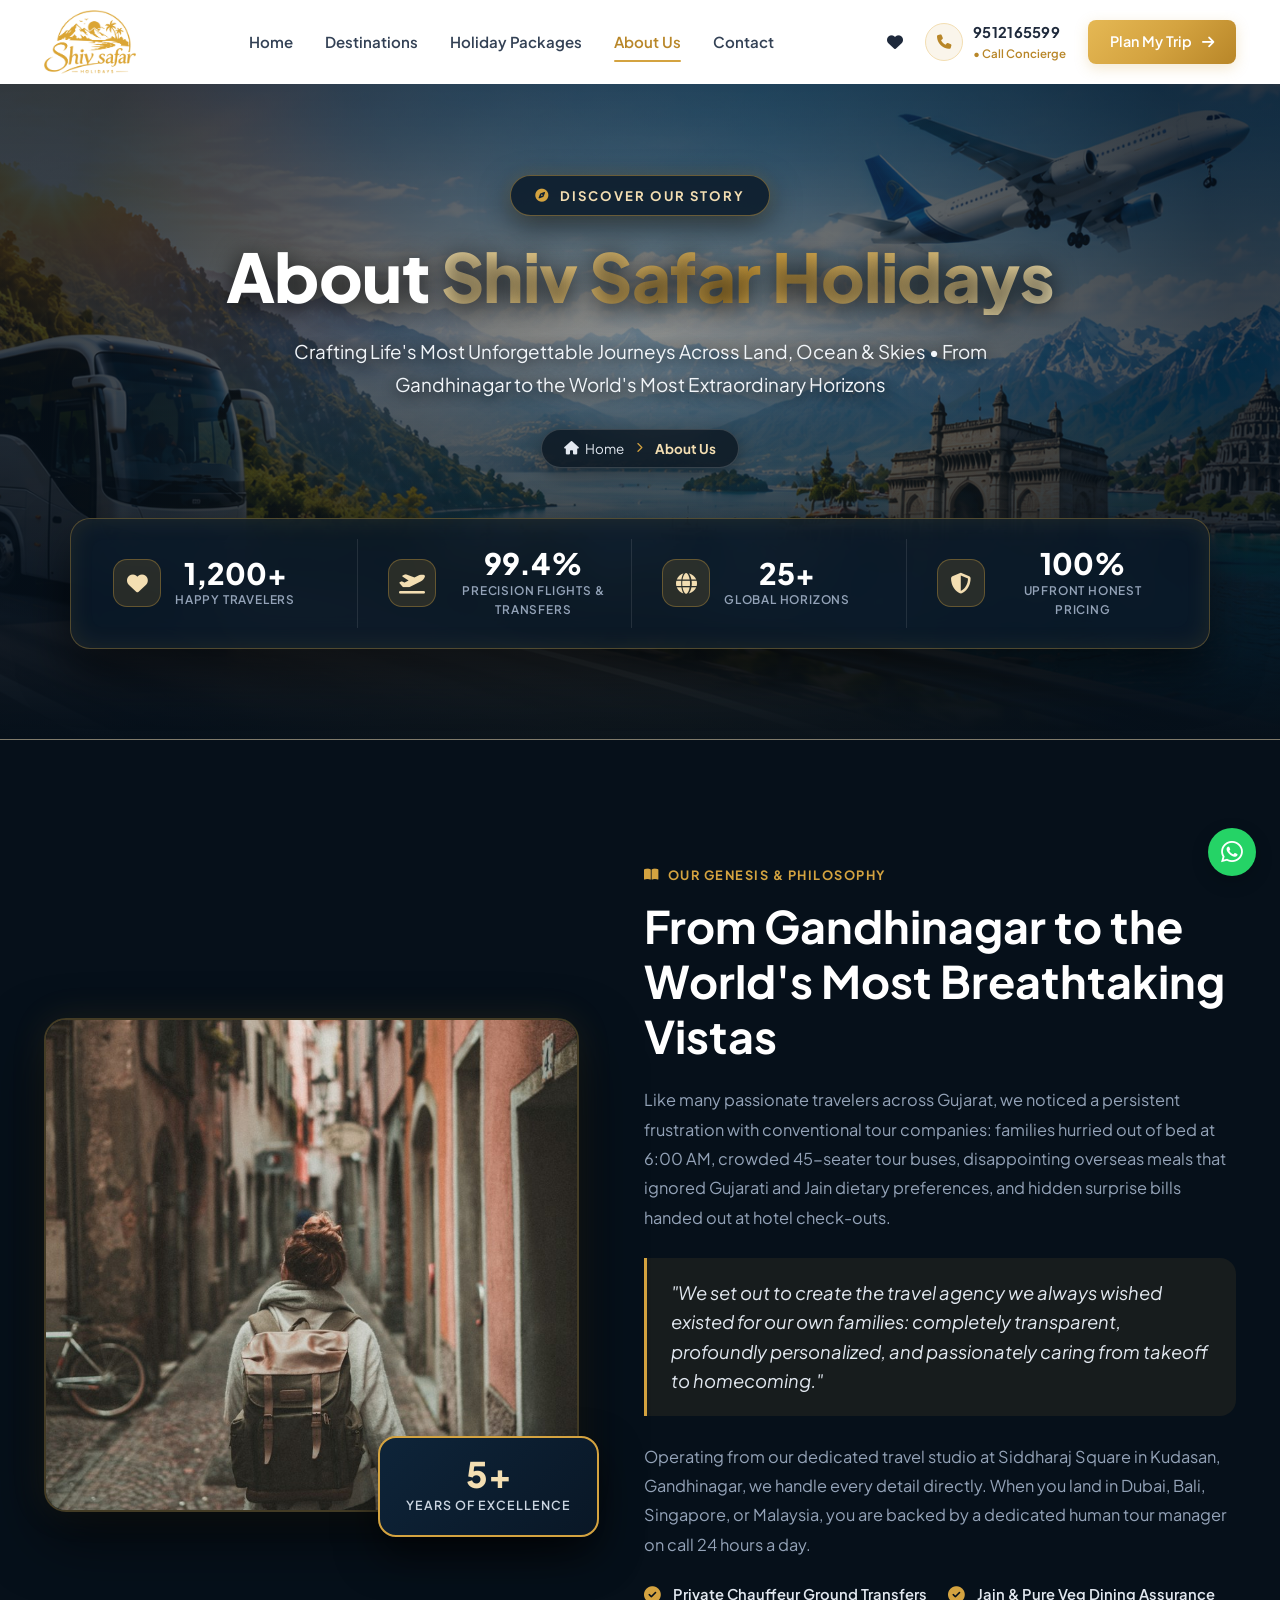
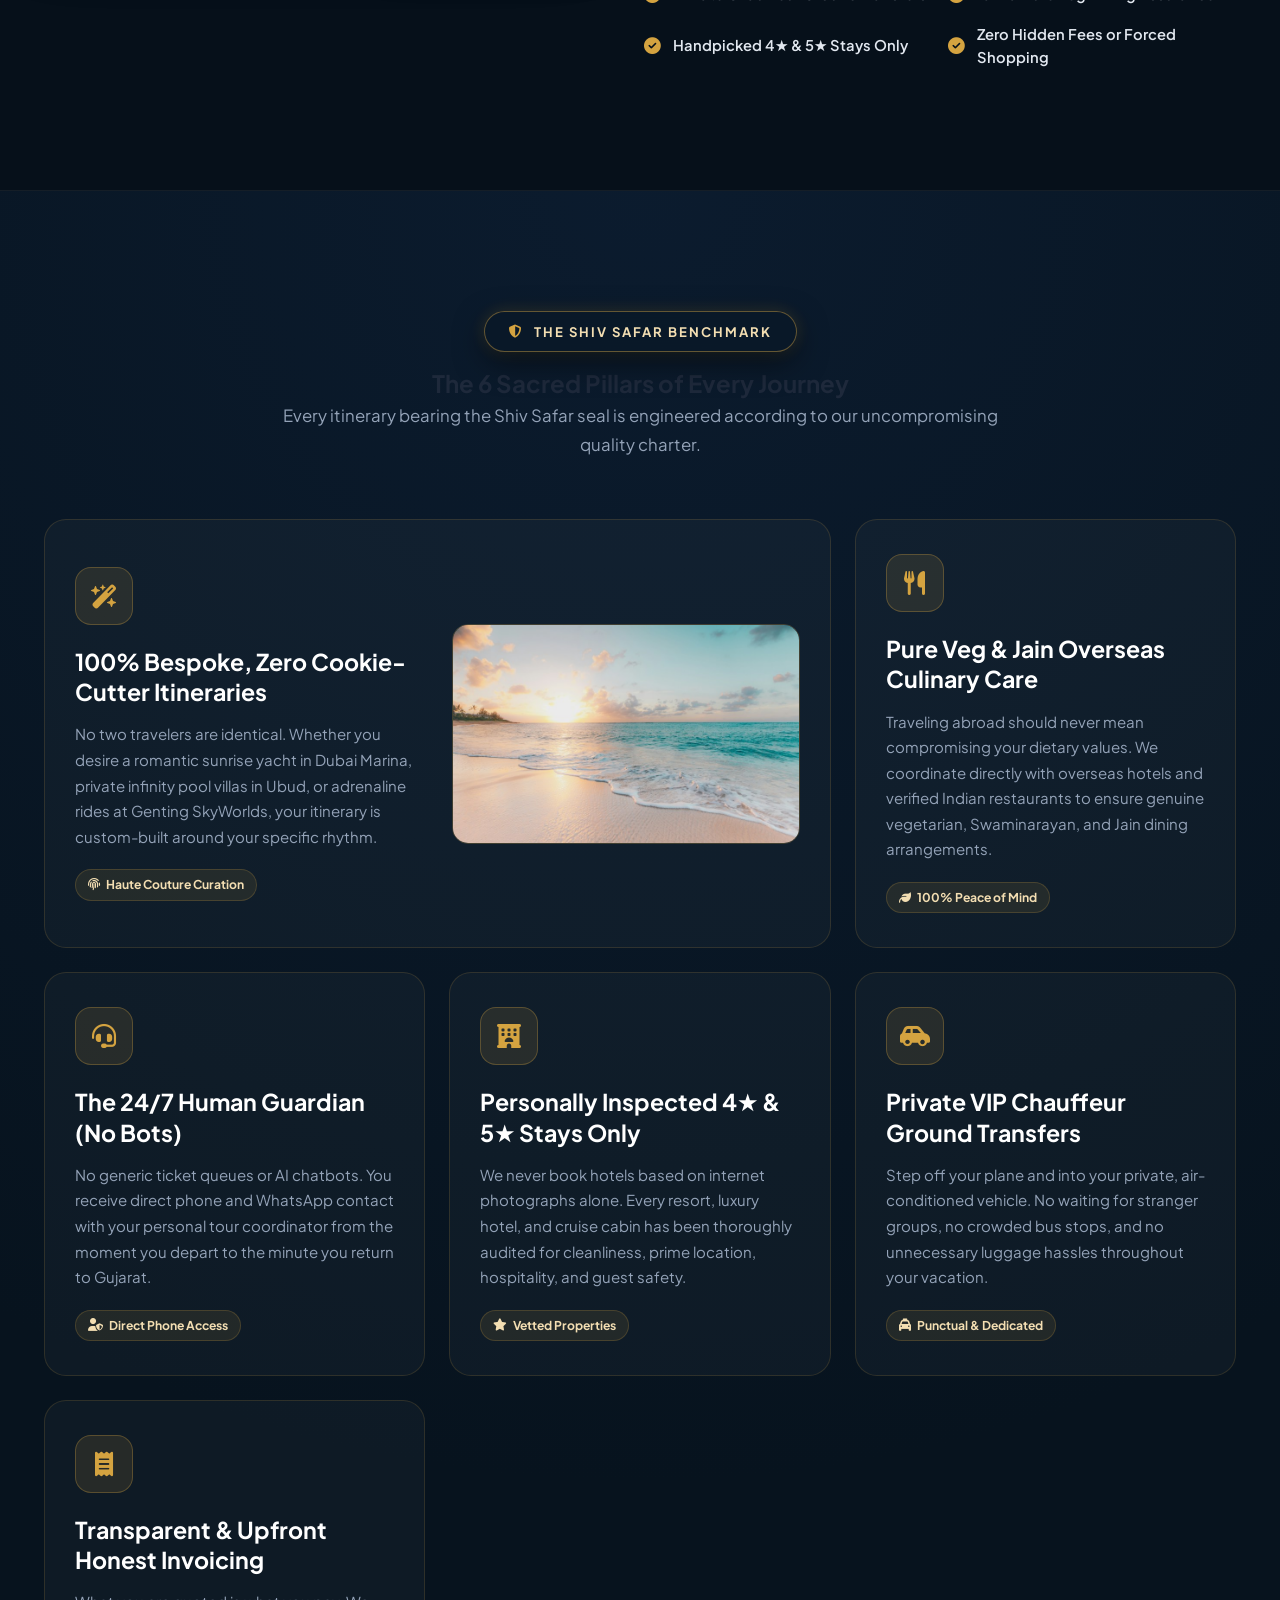
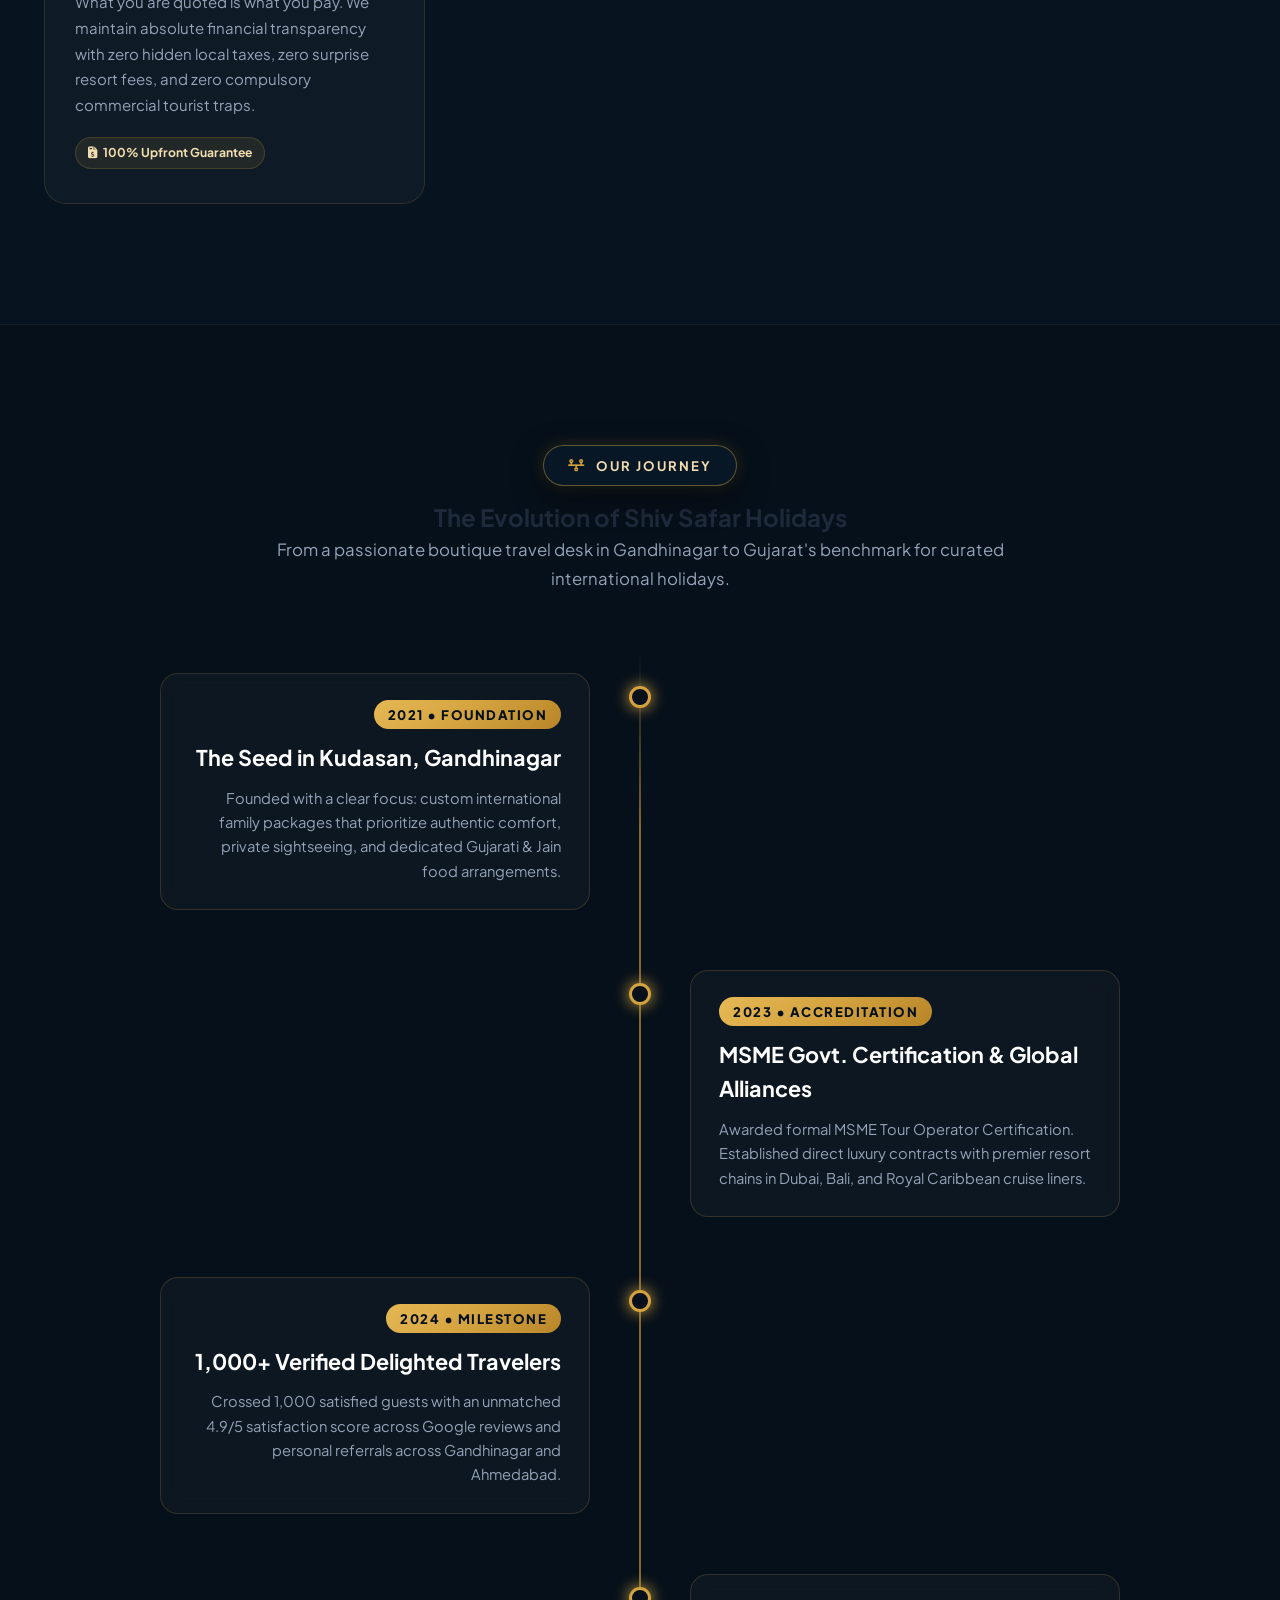
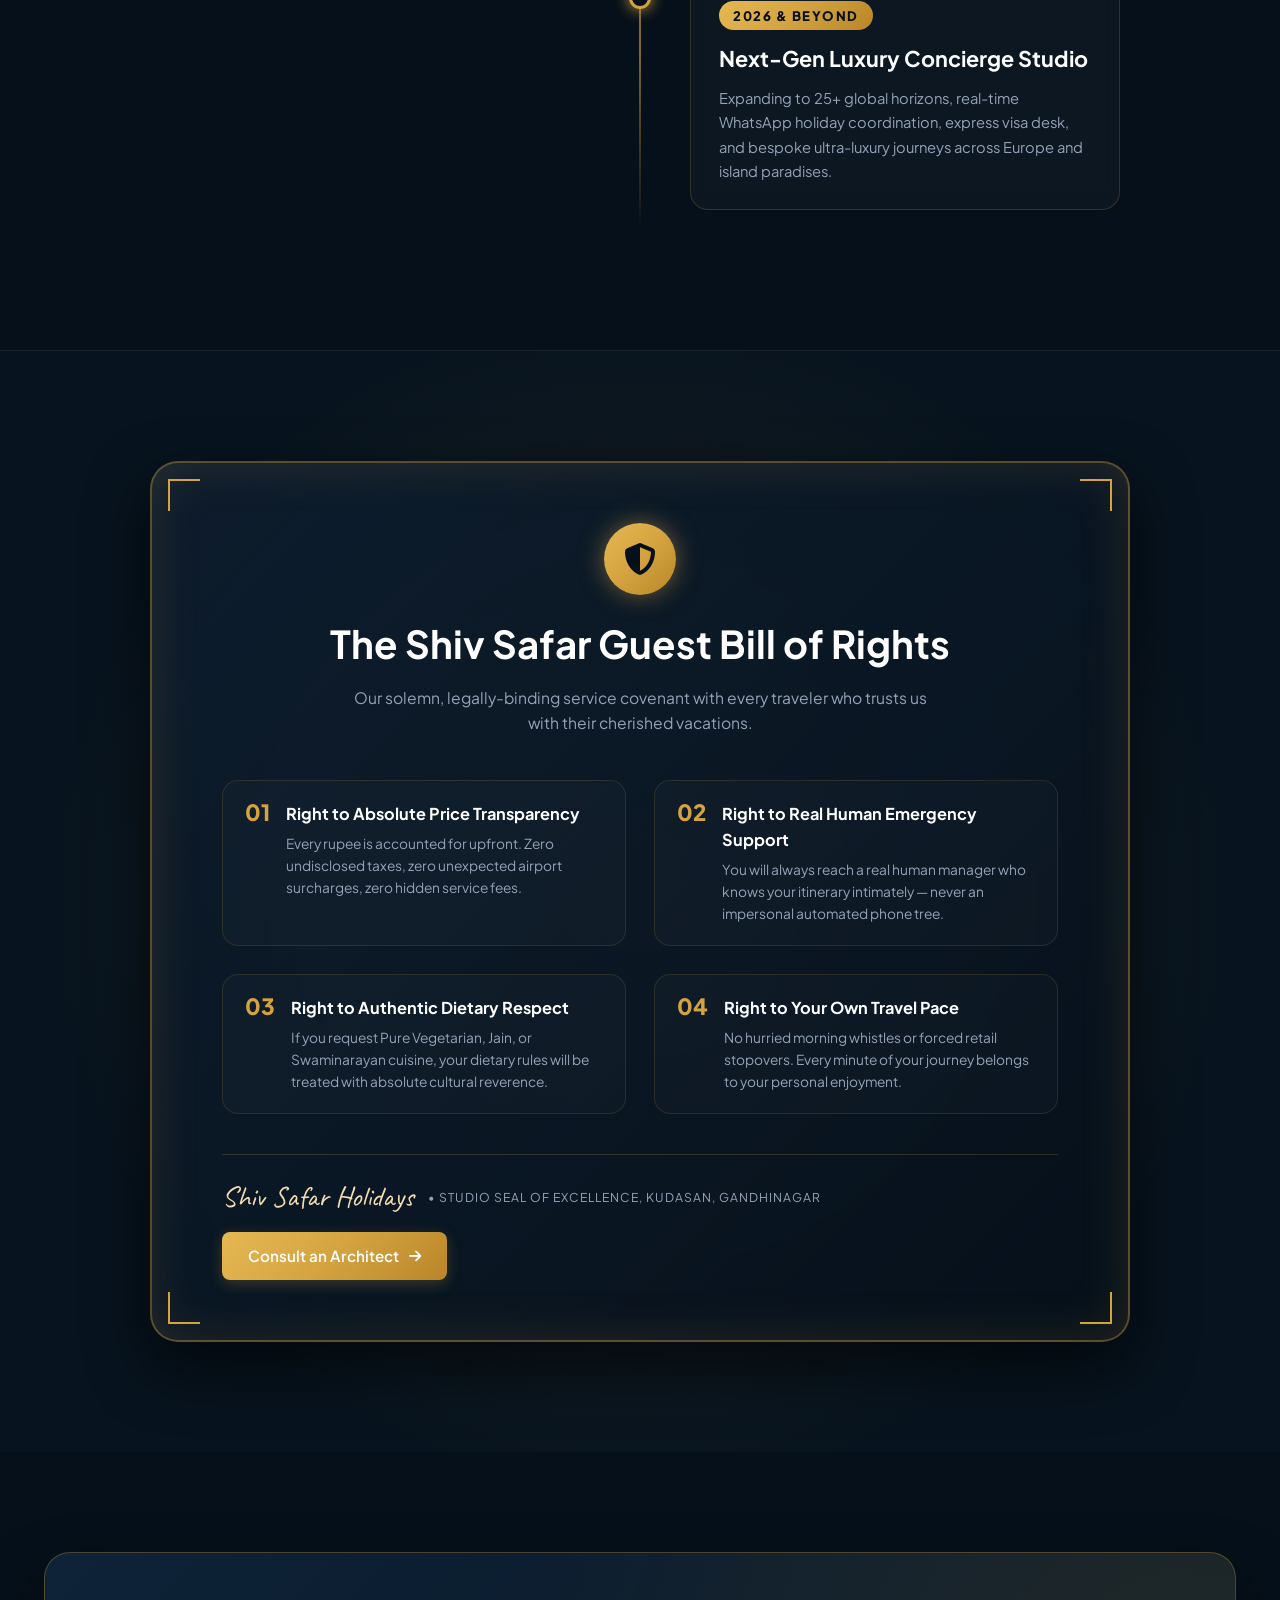
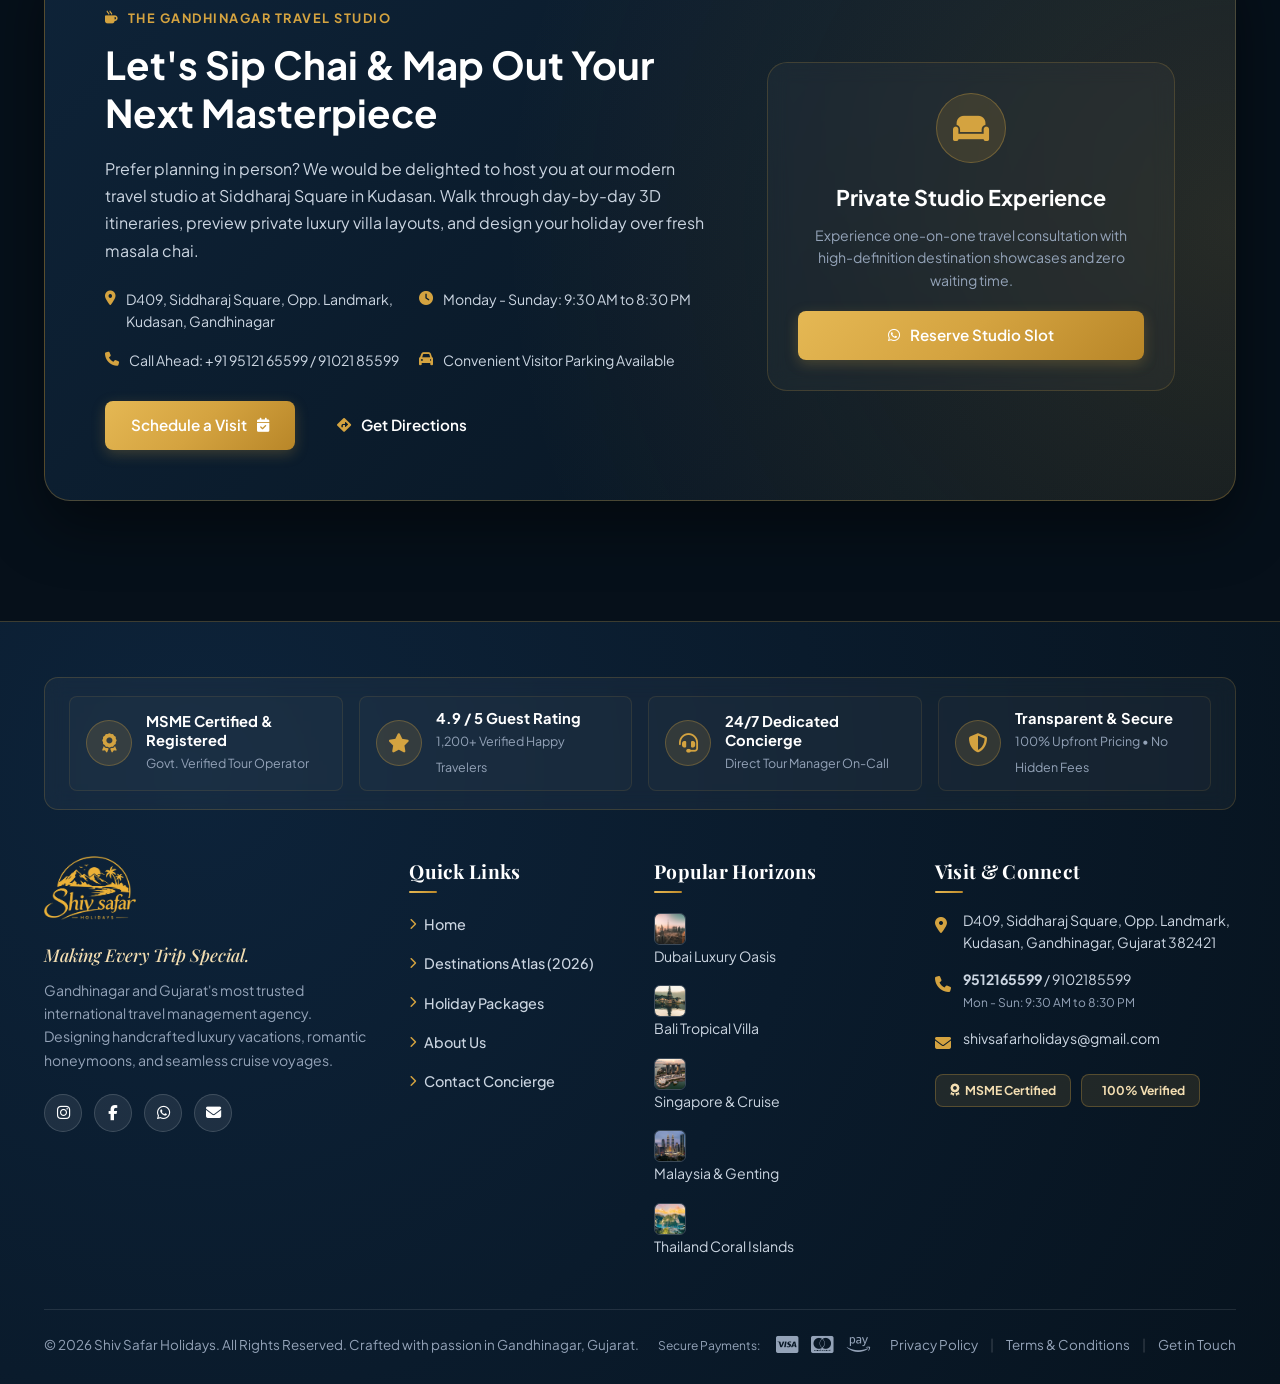
==== about.html @ 144905ce "dfgfdfb gg g" ====
<!DOCTYPE html>
<html lang="en">
<head>
  <meta charset="UTF-8">
  <meta name="viewport" content="width=device-width, initial-scale=1.0">
  <title>About Us | Shiv Safar Holidays - Gandhinagar's Premier Luxury Travel Agency</title>
  <meta name="description" content="Discover the story, values, and travel philosophy of Shiv Safar Holidays in Gandhinagar, Gujarat. MSME certified tour operator crafting bespoke international vacations with 24/7 concierge support.">
  <meta name="keywords" content="About Shiv Safar Holidays, luxury travel agency Gandhinagar, tour operator Kudasan, travel designers Gujarat, MSME travel company, personalized international tours">
  <link rel="icon" type="image/svg+xml" href="assets/logo.svg">

  <!-- Google Fonts -->
  <link rel="preconnect" href="https://fonts.googleapis.com">
  <link rel="preconnect" href="https://fonts.gstatic.com" crossorigin>
  <link href="https://fonts.googleapis.com/css2?family=Caveat:wght@600;700&family=Playfair+Display:ital,wght@0,500;0,600;0,700;1,400;1,600&family=Plus+Jakarta+Sans:wght@400;500;600;700;800&display=swap" rel="stylesheet">

  <!-- Font Awesome 6 Icons -->
  <link rel="stylesheet" href="https://cdnjs.cloudflare.com/ajax/libs/font-awesome/6.5.1/css/all.min.css">

  <!-- Theme & Custom CSS -->
  <link rel="stylesheet" href="style.css">
  <link rel="stylesheet" href="about.css">
</head>
<body>

  <!-- ==================== TOP NAVIGATION HEADER ==================== -->
  <header class="site-header" id="header">
    <div class="nav-container">
      <!-- Brand Logo -->
      <a href="index.html#home" class="brand-logo" aria-label="Shiv Safar Holidays Home">
        <img src="assets/images/logo.png" alt="Shiv Safar Holidays Logo" class="logo-img">
      </a>

      <!-- Navigation Links -->
      <nav class="nav-menu" id="navMenu">
        <a href="index.html#home" class="nav-link">Home</a>
        <a href="destinations.html" class="nav-link">Destinations</a>
        <a href="packages.html" class="nav-link">Holiday Packages</a>
        <a href="about.html" class="nav-link active">About Us</a>
        <a href="contact.html" class="nav-link">Contact</a>
      </nav>

      <!-- Right Action Items -->
      <div class="nav-right">
        <!-- Wishlist Button -->
        <a href="destinations.html" class="nav-wishlist-btn" id="navWishlistBtn" aria-label="View Saved Wishlist" title="Your Saved Destinations">
          <i class="fa-solid fa-heart"></i>
          <span class="wishlist-count-badge" id="navWishlistCount">0</span>
        </a>

        <a href="tel:9512165599" class="phone-link">
          <div class="phone-icon-wrap">
            <i class="fa-solid fa-phone"></i>
          </div>
          <div class="phone-info">
            <span class="phone-number">9512165599</span>
            <span class="phone-label">• Call Concierge</span>
          </div>
        </a>

        <a href="contact.html" class="btn btn-gold btn-header">
          Plan My Trip <i class="fa-solid fa-arrow-right"></i>
        </a>

        <button class="mobile-toggle" id="mobileMenuBtn" aria-label="Toggle navigation">
          <span></span>
          <span></span>
          <span></span>
        </button>
      </div>
    </div>
  </header>

  <main>
    <!-- ==================== UNIQUE LUXURY HERO BANNER (CENTERED) ==================== -->
    <section class="about-hero-banner" id="aboutHero">
      <div class="container about-hero-center-container">
        
        <!-- Center Eyebrow Tag -->
        <div class="about-hero-badge">
          <i class="fa-solid fa-compass"></i>
          <span>Discover Our Story</span>
        </div>

        <!-- Unique Main Title in Center -->
        <h1 class="about-hero-title-main">
          About <span class="shimmer-gold-text">Shiv Safar Holidays</span>
        </h1>

        <!-- Elegant Subtitle -->
        <p class="about-hero-subtitle">
          Crafting Life's Most Unforgettable Journeys Across Land, Ocean & Skies • From Gandhinagar to the World's Most Extraordinary Horizons
        </p>

        <!-- Breadcrumb Navigation -->
        <div class="about-hero-breadcrumb">
          <a href="index.html#home"><i class="fa-solid fa-house"></i> Home</a>
          <i class="fa-solid fa-chevron-right breadcrumb-separator"></i>
          <span class="breadcrumb-current">About Us</span>
        </div>

      </div>

      <!-- Docked Floating Quick Stats Bar -->
      <div class="about-floating-stats-bar">
        <div class="container stats-bar-container">
          <div class="stats-bar-item">
            <div class="stats-bar-icon"><i class="fa-solid fa-heart"></i></div>
            <div class="stats-bar-info">
              <span class="stats-bar-num"><span class="counter-val" data-target="1200">0</span>+</span>
              <span class="stats-bar-lbl">Happy Travelers</span>
            </div>
          </div>
          <div class="stats-bar-item">
            <div class="stats-bar-icon"><i class="fa-solid fa-plane-departure"></i></div>
            <div class="stats-bar-info">
              <span class="stats-bar-num">99.4%</span>
              <span class="stats-bar-lbl">Precision Flights & Transfers</span>
            </div>
          </div>
          <div class="stats-bar-item">
            <div class="stats-bar-icon"><i class="fa-solid fa-globe"></i></div>
            <div class="stats-bar-info">
              <span class="stats-bar-num"><span class="counter-val" data-target="25">0</span>+</span>
              <span class="stats-bar-lbl">Global Horizons</span>
            </div>
          </div>
          <div class="stats-bar-item">
            <div class="stats-bar-icon"><i class="fa-solid fa-shield-halved"></i></div>
            <div class="stats-bar-info">
              <span class="stats-bar-num">100%</span>
              <span class="stats-bar-lbl">Upfront Honest Pricing</span>
            </div>
          </div>
        </div>
      </div>
    </section>

    <!-- ==================== GENESIS & PHILOSOPHY SECTION ==================== -->
    <section class="about-story-section">
      <div class="container">
        <div class="story-grid">
          <!-- Visual Frame -->
          <div class="story-visual-wrap">
            <div class="story-img-frame">
              <img src="assets/images/about-1.jpg" alt="Shiv Safar Holidays Story in Gandhinagar">
            </div>
            <div class="story-experience-chip">
              <span class="chip-val">5+</span>
              <span class="chip-lbl">Years of Excellence</span>
            </div>
          </div>

          <!-- Story Text Content -->
          <div class="story-content">
            <div class="section-tag">
              <i class="fa-solid fa-book-open"></i>
              <span>Our Genesis & Philosophy</span>
            </div>
            <h2 class="story-title">From Gandhinagar to the World's Most Breathtaking Vistas</h2>
            
            <p>
              Like many passionate travelers across Gujarat, we noticed a persistent frustration with conventional tour companies: families hurried out of bed at 6:00 AM, crowded 45-seater tour buses, disappointing overseas meals that ignored Gujarati and Jain dietary preferences, and hidden surprise bills handed out at hotel check-outs.
            </p>

            <div class="story-highlight-quote">
              "We set out to create the travel agency we always wished existed for our own families: completely transparent, profoundly personalized, and passionately caring from takeoff to homecoming."
            </div>

            <p>
              Operating from our dedicated travel studio at Siddharaj Square in Kudasan, Gandhinagar, we handle every detail directly. When you land in Dubai, Bali, Singapore, or Malaysia, you are backed by a dedicated human tour manager on call 24 hours a day.
            </p>

            <div class="story-points">
              <div class="story-point-item">
                <i class="fa-solid fa-circle-check"></i>
                <span>Private Chauffeur Ground Transfers</span>
              </div>
              <div class="story-point-item">
                <i class="fa-solid fa-circle-check"></i>
                <span>Jain & Pure Veg Dining Assurance</span>
              </div>
              <div class="story-point-item">
                <i class="fa-solid fa-circle-check"></i>
                <span>Handpicked 4★ & 5★ Stays Only</span>
              </div>
              <div class="story-point-item">
                <i class="fa-solid fa-circle-check"></i>
                <span>Zero Hidden Fees or Forced Shopping</span>
              </div>
            </div>
          </div>
        </div>
      </div>
    </section>

    <!-- ==================== 6 SACRED PILLARS (BENTO GRID) ==================== -->
    <section class="about-pillars-section">
      <div class="container">
        <div class="section-head-center">
          <div class="about-hero-badge" style="margin-bottom:12px;">
            <i class="fa-solid fa-shield-halved"></i>
            <span>The Shiv Safar Benchmark</span>
          </div>
          <h2 class="section-title">The 6 Sacred Pillars of Every Journey</h2>
          <p class="sub-title">Every itinerary bearing the Shiv Safar seal is engineered according to our uncompromising quality charter.</p>
        </div>

        <div class="bento-pillars-grid">
          <!-- Card 1: Wide Card -->
          <div class="bento-card bento-card-wide">
            <div>
              <div class="bento-icon-wrap"><i class="fa-solid fa-wand-magic-sparkles"></i></div>
              <h3 class="bento-title">100% Bespoke, Zero Cookie-Cutter Itineraries</h3>
              <p class="bento-desc">
                No two travelers are identical. Whether you desire a romantic sunrise yacht in Dubai Marina, private infinity pool villas in Ubud, or adrenaline rides at Genting SkyWorlds, your itinerary is custom-built around your specific rhythm.
              </p>
              <span class="bento-badge-tag"><i class="fa-solid fa-fingerprint"></i> Haute Couture Curation</span>
            </div>
            <div>
              <img src="assets/images/about-2.jpg" alt="Tailored travel experience" style="width:100%; height:220px; object-fit:cover; border-radius:16px; border:1px solid rgba(212,163,64,0.25);">
            </div>
          </div>

          <!-- Card 2 -->
          <div class="bento-card">
            <div class="bento-icon-wrap"><i class="fa-solid fa-utensils"></i></div>
            <h3 class="bento-title">Pure Veg & Jain Overseas Culinary Care</h3>
            <p class="bento-desc">
              Traveling abroad should never mean compromising your dietary values. We coordinate directly with overseas hotels and verified Indian restaurants to ensure genuine vegetarian, Swaminarayan, and Jain dining arrangements.
            </p>
            <span class="bento-badge-tag"><i class="fa-solid fa-leaf"></i> 100% Peace of Mind</span>
          </div>

          <!-- Card 3 -->
          <div class="bento-card">
            <div class="bento-icon-wrap"><i class="fa-solid fa-headset"></i></div>
            <h3 class="bento-title">The 24/7 Human Guardian (No Bots)</h3>
            <p class="bento-desc">
              No generic ticket queues or AI chatbots. You receive direct phone and WhatsApp contact with your personal tour coordinator from the moment you depart to the minute you return to Gujarat.
            </p>
            <span class="bento-badge-tag"><i class="fa-solid fa-user-shield"></i> Direct Phone Access</span>
          </div>

          <!-- Card 4 -->
          <div class="bento-card">
            <div class="bento-icon-wrap"><i class="fa-solid fa-hotel"></i></div>
            <h3 class="bento-title">Personally Inspected 4★ & 5★ Stays Only</h3>
            <p class="bento-desc">
              We never book hotels based on internet photographs alone. Every resort, luxury hotel, and cruise cabin has been thoroughly audited for cleanliness, prime location, hospitality, and guest safety.
            </p>
            <span class="bento-badge-tag"><i class="fa-solid fa-star"></i> Vetted Properties</span>
          </div>

          <!-- Card 5 -->
          <div class="bento-card">
            <div class="bento-icon-wrap"><i class="fa-solid fa-car-side"></i></div>
            <h3 class="bento-title">Private VIP Chauffeur Ground Transfers</h3>
            <p class="bento-desc">
              Step off your plane and into your private, air-conditioned vehicle. No waiting for stranger groups, no crowded bus stops, and no unnecessary luggage hassles throughout your vacation.
            </p>
            <span class="bento-badge-tag"><i class="fa-solid fa-taxi"></i> Punctual & Dedicated</span>
          </div>

          <!-- Card 6 -->
          <div class="bento-card">
            <div class="bento-icon-wrap"><i class="fa-solid fa-receipt"></i></div>
            <h3 class="bento-title">Transparent & Upfront Honest Invoicing</h3>
            <p class="bento-desc">
              What you are quoted is what you pay. We maintain absolute financial transparency with zero hidden local taxes, zero surprise resort fees, and zero compulsory commercial tourist traps.
            </p>
            <span class="bento-badge-tag"><i class="fa-solid fa-file-invoice-dollar"></i> 100% Upfront Guarantee</span>
          </div>
        </div>
      </div>
    </section>

    <!-- ==================== INTERACTIVE ODYSSEY TIMELINE ==================== -->
    <section class="about-timeline-section">
      <div class="container">
        <div class="section-head-center">
          <div class="about-hero-badge" style="margin-bottom:12px;">
            <i class="fa-solid fa-timeline"></i>
            <span>Our Journey</span>
          </div>
          <h2 class="section-title">The Evolution of Shiv Safar Holidays</h2>
          <p class="sub-title">From a passionate boutique travel desk in Gandhinagar to Gujarat's benchmark for curated international holidays.</p>
        </div>

        <div class="timeline-wrap">
          <div class="timeline-line"></div>

          <!-- Node 1 -->
          <div class="timeline-node">
            <div class="timeline-content-left">
              <div class="timeline-box">
                <span class="timeline-year-tag">2021 • FOUNDATION</span>
                <h3 class="timeline-title">The Seed in Kudasan, Gandhinagar</h3>
                <p class="timeline-desc">
                  Founded with a clear focus: custom international family packages that prioritize authentic comfort, private sightseeing, and dedicated Gujarati & Jain food arrangements.
                </p>
              </div>
            </div>
            <div class="timeline-marker"></div>
            <div class="timeline-empty"></div>
          </div>

          <!-- Node 2 -->
          <div class="timeline-node">
            <div class="timeline-empty"></div>
            <div class="timeline-marker"></div>
            <div class="timeline-content-right">
              <div class="timeline-box">
                <span class="timeline-year-tag">2023 • ACCREDITATION</span>
                <h3 class="timeline-title">MSME Govt. Certification & Global Alliances</h3>
                <p class="timeline-desc">
                  Awarded formal MSME Tour Operator Certification. Established direct luxury contracts with premier resort chains in Dubai, Bali, and Royal Caribbean cruise liners.
                </p>
              </div>
            </div>
          </div>

          <!-- Node 3 -->
          <div class="timeline-node">
            <div class="timeline-content-left">
              <div class="timeline-box">
                <span class="timeline-year-tag">2024 • MILESTONE</span>
                <h3 class="timeline-title">1,000+ Verified Delighted Travelers</h3>
                <p class="timeline-desc">
                  Crossed 1,000 satisfied guests with an unmatched 4.9/5 satisfaction score across Google reviews and personal referrals across Gandhinagar and Ahmedabad.
                </p>
              </div>
            </div>
            <div class="timeline-marker"></div>
            <div class="timeline-empty"></div>
          </div>

          <!-- Node 4 -->
          <div class="timeline-node">
            <div class="timeline-empty"></div>
            <div class="timeline-marker"></div>
            <div class="timeline-content-right">
              <div class="timeline-box">
                <span class="timeline-year-tag">2026 & BEYOND</span>
                <h3 class="timeline-title">Next-Gen Luxury Concierge Studio</h3>
                <p class="timeline-desc">
                  Expanding to 25+ global horizons, real-time WhatsApp holiday coordination, express visa desk, and bespoke ultra-luxury journeys across Europe and island paradises.
                </p>
              </div>
            </div>
          </div>
        </div>
      </div>
    </section>

    <!-- ==================== TRAVELER'S BILL OF RIGHTS (PLEDGE) ==================== -->
    <section class="about-pledge-section">
      <div class="container">
        <div class="pledge-certificate-card">
          <!-- Decorative Corner Accents -->
          <div class="pledge-corner-decor pledge-tl"></div>
          <div class="pledge-corner-decor pledge-tr"></div>
          <div class="pledge-corner-decor pledge-bl"></div>
          <div class="pledge-corner-decor pledge-br"></div>

          <div class="pledge-head">
            <div class="pledge-seal-icon">
              <i class="fa-solid fa-shield-halved"></i>
            </div>
            <h2 class="pledge-title">The Shiv Safar Guest Bill of Rights</h2>
            <p class="pledge-subtitle">Our solemn, legally-binding service covenant with every traveler who trusts us with their cherished vacations.</p>
          </div>

          <div class="pledge-grid">
            <div class="pledge-item">
              <span class="pledge-num">01</span>
              <div class="pledge-text">
                <strong>Right to Absolute Price Transparency</strong>
                <p>Every rupee is accounted for upfront. Zero undisclosed taxes, zero unexpected airport surcharges, zero hidden service fees.</p>
              </div>
            </div>

            <div class="pledge-item">
              <span class="pledge-num">02</span>
              <div class="pledge-text">
                <strong>Right to Real Human Emergency Support</strong>
                <p>You will always reach a real human manager who knows your itinerary intimately — never an impersonal automated phone tree.</p>
              </div>
            </div>

            <div class="pledge-item">
              <span class="pledge-num">03</span>
              <div class="pledge-text">
                <strong>Right to Authentic Dietary Respect</strong>
                <p>If you request Pure Vegetarian, Jain, or Swaminarayan cuisine, your dietary rules will be treated with absolute cultural reverence.</p>
              </div>
            </div>

            <div class="pledge-item">
              <span class="pledge-num">04</span>
              <div class="pledge-text">
                <strong>Right to Your Own Travel Pace</strong>
                <p>No hurried morning whistles or forced retail stopovers. Every minute of your journey belongs to your personal enjoyment.</p>
              </div>
            </div>
          </div>

          <div class="pledge-footer">
            <div class="pledge-cert-sign">
              <span class="pledge-sign-img">Shiv Safar Holidays</span>
              <span class="pledge-sign-role">• Studio Seal of Excellence, Kudasan, Gandhinagar</span>
            </div>

            <a href="contact.html" class="btn btn-gold">
              Consult an Architect <i class="fa-solid fa-arrow-right"></i>
            </a>
          </div>
        </div>
      </div>
    </section>

    <!-- ==================== GANDHINAGAR STUDIO VISIT SECTION ==================== -->
    <section class="about-studio-section">
      <div class="container">
        <div class="studio-banner-card">
          <div class="studio-info">
            <div class="studio-tag">
              <i class="fa-solid fa-mug-hot"></i>
              <span>The Gandhinagar Travel Studio</span>
            </div>
            <h2>Let's Sip Chai & Map Out Your Next Masterpiece</h2>
            <p>
              Prefer planning in person? We would be delighted to host you at our modern travel studio at Siddharaj Square in Kudasan. Walk through day-by-day 3D itineraries, preview private luxury villa layouts, and design your holiday over fresh masala chai.
            </p>

            <div class="studio-meta-grid">
              <div class="studio-meta-item">
                <i class="fa-solid fa-location-dot"></i>
                <span>D409, Siddharaj Square, Opp. Landmark, Kudasan, Gandhinagar</span>
              </div>
              <div class="studio-meta-item">
                <i class="fa-solid fa-clock"></i>
                <span>Monday - Sunday: 9:30 AM to 8:30 PM</span>
              </div>
              <div class="studio-meta-item">
                <i class="fa-solid fa-phone"></i>
                <span>Call Ahead: +91 95121 65599 / 91021 85599</span>
              </div>
              <div class="studio-meta-item">
                <i class="fa-solid fa-car"></i>
                <span>Convenient Visitor Parking Available</span>
              </div>
            </div>

            <div class="studio-actions">
              <a href="contact.html" class="btn btn-gold">
                Schedule a Visit <i class="fa-solid fa-calendar-check"></i>
              </a>
              <a href="https://maps.google.com/?q=Siddharaj+Square+Kudasan+Gandhinagar" target="_blank" rel="noopener" class="btn btn-outline" style="color:#ffffff; border-color:rgba(212,163,64,0.4);">
                <i class="fa-solid fa-diamond-turn-right" style="color:var(--primary-gold);"></i> Get Directions
              </a>
            </div>
          </div>

          <div class="studio-visual-box">
            <div class="studio-icon-big"><i class="fa-solid fa-couch"></i></div>
            <h3>Private Studio Experience</h3>
            <p>Experience one-on-one travel consultation with high-definition destination showcases and zero waiting time.</p>
            <a href="https://wa.me/919102185599?text=Hello%20Shiv%20Safar%20Holidays,%20I%20would%20like%20to%20visit%20your%20studio%20in%20Kudasan!" 
               target="_blank" rel="noopener" class="btn btn-gold" style="width:100%; justify-content:center;">
              <i class="fa-brands fa-whatsapp"></i> Reserve Studio Slot
            </a>
          </div>
        </div>
      </div>
    </section>
  </main>

  <!-- ==================== SITE FOOTER (PERFECTED 2026 LUXURY) ==================== -->
  <footer class="site-footer" id="contact">
    <div class="container">

      <!-- Trust Badges Strip (Interactive Hover Effects) -->
      <div class="footer-trust-strip">
        <div class="footer-trust-item">
          <div class="footer-trust-icon"><i class="fa-solid fa-award"></i></div>
          <div class="footer-trust-text">
            <strong>MSME Certified & Registered</strong>
            <span>Govt. Verified Tour Operator</span>
          </div>
        </div>
        <div class="footer-trust-item">
          <div class="footer-trust-icon"><i class="fa-solid fa-star"></i></div>
          <div class="footer-trust-text">
            <strong>4.9 / 5 Guest Rating</strong>
            <span>1,200+ Verified Happy Travelers</span>
          </div>
        </div>
        <div class="footer-trust-item">
          <div class="footer-trust-icon"><i class="fa-solid fa-headset"></i></div>
          <div class="footer-trust-text">
            <strong>24/7 Dedicated Concierge</strong>
            <span>Direct Tour Manager On-Call</span>
          </div>
        </div>
        <div class="footer-trust-item">
          <div class="footer-trust-icon"><i class="fa-solid fa-shield-halved"></i></div>
          <div class="footer-trust-text">
            <strong>Transparent & Secure</strong>
            <span>100% Upfront Pricing • No Hidden Fees</span>
          </div>
        </div>
      </div>

      <!-- 4 Columns Grid -->
      <div class="footer-grid">
        <!-- Col 1: Brand -->
        <div class="footer-col footer-col-brand">
          <a href="index.html#home" class="footer-logo">
            <img src="assets/images/logo.png" alt="Shiv Safar Holidays Logo" class="footer-logo-img">
          </a>
          <p class="footer-tagline">Making Every Trip Special.</p>
          <p class="footer-desc">
            Gandhinagar and Gujarat's most trusted international travel management agency. Designing handcrafted luxury vacations, romantic honeymoons, and seamless cruise voyages.
          </p>
          <div class="social-links">
            <a href="https://instagram.com" target="_blank" rel="noopener" class="social-btn" aria-label="Instagram"><i class="fa-brands fa-instagram"></i></a>
            <a href="https://facebook.com" target="_blank" rel="noopener" class="social-btn" aria-label="Facebook"><i class="fa-brands fa-facebook-f"></i></a>
            <a href="https://wa.me/919102185599" target="_blank" rel="noopener" class="social-btn" aria-label="WhatsApp"><i class="fa-brands fa-whatsapp"></i></a>
            <a href="mailto:shivsafarholidays@gmail.com" class="social-btn" aria-label="Email"><i class="fa-solid fa-envelope"></i></a>
          </div>
        </div>

        <!-- Col 2: Quick Links -->
        <div class="footer-col">
          <h4 class="footer-heading">Quick Links</h4>
          <ul class="footer-links">
            <li><a href="index.html#home"><i class="fa-solid fa-chevron-right"></i> Home</a></li>
            <li><a href="destinations.html"><i class="fa-solid fa-chevron-right"></i> Destinations Atlas (2026)</a></li>
            <li><a href="packages.html"><i class="fa-solid fa-chevron-right"></i> Holiday Packages</a></li>
            <li><a href="about.html"><i class="fa-solid fa-chevron-right"></i> About Us</a></li>
            <li><a href="contact.html"><i class="fa-solid fa-chevron-right"></i> Contact Concierge</a></li>
          </ul>
        </div>

        <!-- Col 3: Popular Horizons -->
        <div class="footer-col">
          <h4 class="footer-heading">Popular Horizons</h4>
          <ul class="footer-dest-list">
            <li><a href="destinations.html#dubai"><img src="assets/images/dest-dubai.jpg" alt="Dubai" class="thumb-img"> <span>Dubai Luxury Oasis</span></a></li>
            <li><a href="destinations.html#bali"><img src="assets/images/dest-bali.jpg" alt="Bali" class="thumb-img"> <span>Bali Tropical Villa</span></a></li>
            <li><a href="destinations.html#singapore"><img src="assets/images/dest-singapore.jpg" alt="Singapore" class="thumb-img"> <span>Singapore & Cruise</span></a></li>
            <li><a href="destinations.html#malaysia"><img src="assets/images/dest-malaysia.jpg" alt="Malaysia" class="thumb-img"> <span>Malaysia & Genting</span></a></li>
            <li><a href="destinations.html#thailand"><img src="assets/images/dest-thailand.jpg" alt="Thailand" class="thumb-img"> <span>Thailand Coral Islands</span></a></li>
          </ul>
        </div>

        <!-- Col 4: Contact Info -->
        <div class="footer-col footer-col-contact">
          <h4 class="footer-heading">Visit & Connect</h4>
          <div class="footer-contact-item" style="display:flex; align-items:flex-start; gap:12px; margin-bottom:14px; font-size:0.88rem; color:#cbd5e1;">
            <div class="contact-icon" style="color:var(--primary-gold); margin-top:3px;"><i class="fa-solid fa-location-dot"></i></div>
            <div class="contact-text">
              <span>D409, Siddharaj Square, Opp. Landmark, Kudasan, Gandhinagar, Gujarat 382421</span>
            </div>
          </div>
          <div class="footer-contact-item" style="display:flex; align-items:flex-start; gap:12px; margin-bottom:14px; font-size:0.88rem; color:#cbd5e1;">
            <div class="contact-icon" style="color:var(--primary-gold); margin-top:3px;"><i class="fa-solid fa-phone"></i></div>
            <div class="contact-text">
              <div><a href="tel:9512165599"><strong>9512165599</strong></a> / <a href="tel:9102185599">9102185599</a></div>
              <span style="font-size:0.75rem; color:#94a3b8;">Mon - Sun: 9:30 AM to 8:30 PM</span>
            </div>
          </div>
          <div class="footer-contact-item" style="display:flex; align-items:flex-start; gap:12px; margin-bottom:18px; font-size:0.88rem; color:#cbd5e1;">
            <div class="contact-icon" style="color:var(--primary-gold); margin-top:3px;"><i class="fa-solid fa-envelope"></i></div>
            <div class="contact-text">
              <a href="mailto:shivsafarholidays@gmail.com">shivsafarholidays@gmail.com</a>
            </div>
          </div>
          <div class="gov-badges">
            <span class="msme-badge"><i class="fa-solid fa-award"></i> MSME Certified</span>
            <span class="msme-badge"><i class="fa-solid fa-shield-check"></i> 100% Verified</span>
          </div>
        </div>
      </div>

      <!-- Bottom Bar -->
      <div class="footer-bottom">
        <p class="copyright-text">© 2026 Shiv Safar Holidays. All Rights Reserved. Crafted with passion in Gandhinagar, Gujarat.</p>
        
        <div class="footer-payment-badges">
          <span style="font-size:0.75rem; color:#94a3b8; margin-right:4px;">Secure Payments:</span>
          <i class="fa-brands fa-cc-visa" title="Visa"></i>
          <i class="fa-brands fa-cc-mastercard" title="Mastercard"></i>
          <i class="fa-brands fa-amazon-pay" title="UPI & Netbanking"></i>
        </div>

        <div class="footer-bottom-links">
          <a href="javascript:void(0)" onclick="openTerms('Privacy Policy')">Privacy Policy</a>
          <span class="divider">|</span>
          <a href="javascript:void(0)" onclick="openTerms('Terms & Conditions')">Terms & Conditions</a>
          <span class="divider">|</span>
          <a href="contact.html">Get in Touch</a>
        </div>
      </div>
    </div>
  </footer>

  <!-- ==================== FLOATING QUICK ACTIONS ==================== -->
  <button class="floating-btn scroll-top-btn" id="scrollTopBtn" onclick="scrollToTop()" aria-label="Scroll to top">
    <i class="fa-solid fa-chevron-up"></i>
  </button>

  <a href="https://wa.me/919102185599?text=Hello%20Shiv%20Safar%20Holidays,%20I%20would%20like%20to%20learn%20more%20about%20your%20services%20and%20plan%20a%20trip!" 
     target="_blank" 
     rel="noopener" 
     class="floating-btn whatsapp-float-btn" 
     aria-label="Chat on WhatsApp">
    <i class="fa-brands fa-whatsapp"></i>
    <span class="wa-tooltip">Plan Trip on WhatsApp</span>
  </a>

  <!-- Script -->
  <script src="about.js"></script>
</body>
</html>
---- style.css ----
/* ==========================================================================
   SHIV SAFAR HOLIDAYS - OFFICIAL STYLESHEET
   Accurately matching provided design specifications
   ========================================================================== */

/* --- CSS Variables & Theme Tokens --- */
:root {
  --primary-gold: #d4a340;
  --primary-gold-dark: #b88628;
  --primary-gold-light: #f3deb2;
  --primary-gold-glow: rgba(212, 163, 64, 0.25);
  --gold-gradient: linear-gradient(135deg, #e5b854 0%, #d4a340 50%, #b88628 100%);
  --gold-btn-hover: linear-gradient(135deg, #deb046 0%, #c49533 100%);

  --color-navy: #0d233a;
  --color-navy-dark: #081625;
  --color-navy-light: #163252;
  --color-slate: #1e293b;
  --color-muted: #64748b;
  --color-border: #ece6db;
  --color-border-light: #f3efe8;
  --color-bg-warm: #fcfbf8;
  --color-bg-subtle: #f7f5f0;
  --color-white: #ffffff;

  --badge-popular: #ff4d4f;
  --badge-bestseller: #0284c7;
  --badge-multi: #e11d48;
  --badge-hot: #f97316;

  --font-serif: 'Playfair Display', Georgia, serif;
  --font-sans: 'Plus Jakarta Sans', -apple-system, BlinkMacSystemFont, 'Segoe UI', Roboto, sans-serif;
  --font-script: 'Caveat', cursive;

  --shadow-sm: 0 2px 8px rgba(0, 0, 0, 0.04);
  --shadow-md: 0 6px 20px rgba(0, 0, 0, 0.07);
  --shadow-lg: 0 16px 36px rgba(0, 0, 0, 0.1);
  --shadow-xl: 0 24px 50px rgba(0, 0, 0, 0.14);

  --radius-sm: 8px;
  --radius-md: 14px;
  --radius-lg: 20px;
  --radius-full: 9999px;

  --transition: all 0.3s cubic-bezier(0.25, 0.8, 0.25, 1);
}

/* --- Base & Reset --- */
*, *::before, *::after {
  box-sizing: border-box;
  margin: 0;
  padding: 0;
}

html {
  scroll-behavior: smooth;
  font-size: 16px;
}

body {
  font-family: var(--font-sans);
  background-color: var(--color-white);
  color: var(--color-slate);
  line-height: 1.6;
  -webkit-font-smoothing: antialiased;
  -moz-osx-font-smoothing: grayscale;
  overflow-x: hidden;
}

img {
  max-width: 100%;
  height: auto;
  display: block;
}

a {
  text-decoration: none;
  color: inherit;
  transition: var(--transition);
}

button {
  font-family: inherit;
  border: none;
  background: none;
  cursor: pointer;
  outline: none;
  transition: var(--transition);
}

ul {
  list-style: none;
}

.container {
  width: 100%;
  max-width: 1240px;
  margin-left: auto;
  margin-right: auto;
  padding-left: 24px;
  padding-right: 24px;
}

/* --- Reusable Components & Buttons --- */
.btn {
  display: inline-flex;
  align-items: center;
  justify-content: center;
  gap: 10px;
  padding: 12px 26px;
  font-size: 0.95rem;
  font-weight: 600;
  border-radius: var(--radius-sm);
  transition: var(--transition);
  text-align: center;
  white-space: nowrap;
}

.btn i {
  font-size: 0.88rem;
  transition: transform 0.25s ease;
}

.btn:hover i {
  transform: translateX(4px);
}

.btn-gold {
  background: var(--gold-gradient);
  color: var(--color-white);
  box-shadow: 0 4px 14px var(--primary-gold-glow);
}

.btn-gold:hover {
  background: var(--gold-btn-hover);
  box-shadow: 0 6px 20px rgba(184, 134, 40, 0.35);
  transform: translateY(-2px);
}

.btn-glass {
  background: rgba(255, 255, 255, 0.16);
  backdrop-filter: blur(10px);
  -webkit-backdrop-filter: blur(10px);
  color: var(--color-white);
  border: 1px solid rgba(255, 255, 255, 0.35);
  border-radius: var(--radius-sm);
}

.btn-glass:hover {
  background: rgba(255, 255, 255, 0.26);
  border-color: rgba(255, 255, 255, 0.6);
  transform: translateY(-2px);
}

.btn-outline-pill {
  display: inline-flex;
  align-items: center;
  gap: 8px;
  padding: 8px 20px;
  font-size: 0.88rem;
  font-weight: 600;
  color: var(--primary-gold-dark);
  background: transparent;
  border: 1.5px solid var(--primary-gold);
  border-radius: var(--radius-full);
  transition: var(--transition);
}

.btn-outline-pill:hover {
  background: var(--primary-gold);
  color: var(--color-white);
  transform: translateY(-1px);
}

.btn-outline-pill i {
  font-size: 0.8rem;
  transition: transform 0.25s ease;
}

.btn-outline-pill:hover i {
  transform: translateX(3px);
}

/* --- Section Typography Common --- */
.section {
  padding: 84px 0;
}

.section-tag {
  display: inline-block;
  font-size: 0.78rem;
  font-weight: 700;
  text-transform: uppercase;
  letter-spacing: 2px;
  color: var(--primary-gold-dark);
  margin-bottom: 8px;
}

.section-heading {
  font-family: var(--font-serif);
  font-size: 2.35rem;
  font-weight: 600;
  color: var(--color-slate);
  line-height: 1.25;
  margin-bottom: 8px;
}

.section-subheading {
  font-size: 0.98rem;
  color: var(--color-muted);
  max-width: 620px;
}

.section-header-row {
  display: flex;
  align-items: flex-end;
  justify-content: space-between;
  margin-bottom: 40px;
  gap: 20px;
}

.section-center-header {
  text-align: center;
  max-width: 680px;
  margin: 0 auto 50px auto;
}

.section-center-header .section-subheading {
  margin: 0 auto;
}

/* ==========================================================================
   1. SITE HEADER & NAVIGATION
   ========================================================================== */
.site-header {
  position: fixed;
  top: 0;
  left: 0;
  width: 100%;
  height: 84px;
  background-color: var(--color-white);
  z-index: 1000;
  display: flex;
  align-items: center;
  transition: var(--transition);
}

.site-header.scrolled {
  height: 74px;
  box-shadow: 0 4px 20px rgba(0, 0, 0, 0.08);
}

.header-wave-divider {
  position: absolute;
  bottom: -40px;
  left: 0;
  width: 100%;
  height: 42px;
  pointer-events: none;
  z-index: 999;
}

.header-wave-divider svg {
  display: block;
  width: 100%;
  height: 100%;
  filter: drop-shadow(0 3px 5px rgba(0, 0, 0, 0.04));
}

.nav-container {
  width: 100%;
  max-width: 1240px;
  margin: 0 auto;
  padding: 0 24px;
  display: flex;
  align-items: center;
  justify-content: space-between;
}

.brand-logo {
  display: flex;
  align-items: center;
}

.logo-img {
  height: 64px;
  width: auto;
  object-fit: contain;
  transition: var(--transition);
}

.site-header.scrolled .logo-img {
  height: 54px;
}

/* Navigation Links */
.nav-menu {
  display: flex;
  align-items: center;
  gap: 32px;
}

.nav-link {
  font-size: 0.94rem;
  font-weight: 600;
  color: #334155;
  display: inline-flex;
  align-items: center;
  gap: 5px;
  position: relative;
  padding: 8px 0;
}

.nav-link.active,
.nav-link:hover {
  color: var(--primary-gold-dark);
}

.nav-link.active::after {
  content: '';
  position: absolute;
  bottom: 0;
  left: 0;
  width: 100%;
  height: 2px;
  background: var(--primary-gold);
  border-radius: 2px;
}

.nav-arrow {
  font-size: 0.68rem;
  transition: transform 0.25s ease;
}

.nav-dropdown {
  position: relative;
}

.nav-dropdown:hover .nav-arrow {
  transform: rotate(180deg);
}

.dropdown-menu {
  position: absolute;
  top: 100%;
  left: 0;
  min-width: 230px;
  background: var(--color-white);
  border-radius: var(--radius-sm);
  padding: 10px 0;
  box-shadow: var(--shadow-lg);
  border: 1px solid var(--color-border-light);
  opacity: 0;
  visibility: hidden;
  transform: translateY(12px);
  transition: var(--transition);
  z-index: 100;
}

.nav-dropdown:hover .dropdown-menu {
  opacity: 1;
  visibility: visible;
  transform: translateY(0);
}

.dropdown-menu a {
  display: flex;
  align-items: center;
  gap: 12px;
  padding: 10px 18px;
  font-size: 0.88rem;
  font-weight: 500;
  color: var(--color-slate);
}

.dropdown-menu a i {
  font-size: 0.95rem;
  color: var(--primary-gold);
  width: 16px;
}

.dropdown-menu a:hover {
  background-color: var(--color-bg-warm);
  color: var(--primary-gold-dark);
  padding-left: 22px;
}

/* Header Right Area */
.nav-right {
  display: flex;
  align-items: center;
  gap: 22px;
}

.phone-link {
  display: flex;
  align-items: center;
  gap: 10px;
  text-decoration: none;
}

.phone-icon-wrap {
  width: 38px;
  height: 38px;
  border-radius: var(--radius-full);
  background-color: #faf5eb;
  border: 1px solid var(--primary-gold-light);
  display: flex;
  align-items: center;
  justify-content: center;
  color: var(--primary-gold-dark);
  font-size: 0.9rem;
  transition: var(--transition);
}

.phone-link:hover .phone-icon-wrap {
  background-color: var(--primary-gold);
  color: var(--color-white);
}

.phone-info {
  display: flex;
  flex-direction: column;
}

.phone-number {
  font-size: 0.92rem;
  font-weight: 700;
  color: var(--color-slate);
  letter-spacing: 0.3px;
}

.phone-label {
  font-size: 0.72rem;
  font-weight: 600;
  color: var(--primary-gold-dark);
}

.btn-header {
  padding: 10px 22px;
  font-size: 0.9rem;
}

/* Mobile Toggle */
.mobile-toggle {
  display: none;
  flex-direction: column;
  justify-content: space-between;
  width: 26px;
  height: 20px;
  cursor: pointer;
}

.mobile-toggle span {
  display: block;
  height: 2.5px;
  width: 100%;
  background-color: var(--color-slate);
  border-radius: 2px;
  transition: var(--transition);
}

/* ==========================================================================
   2. HERO SECTION
   ========================================================================== */
.hero-section {
  position: relative;
  min-height: 94vh;
  margin-top: 84px;
  background-image: url('assets/images/image copy.png');
  background-size: cover;
  background-position: center;
  display: flex;
  align-items: center;
  color: var(--color-white);
  padding: 80px 0 90px 0;
  overflow: hidden;
}

.hero-bg-overlay {
  position: absolute;
  top: 0;
  left: 0;
  width: 100%;
  height: 100%;
  background: linear-gradient(90deg, 
    rgba(10, 25, 47, 0.88) 0%, 
    rgba(10, 25, 47, 0.72) 42%, 
    rgba(10, 25, 47, 0.28) 80%,
    rgba(10, 25, 47, 0.45) 100%
  );
  z-index: 1;
}

.hero-container {
  position: relative;
  z-index: 2;
  width: 100%;
  max-width: 1240px;
  margin: 0 auto;
  padding: 0 24px;
  display: grid;
  grid-template-columns: 1.15fr 0.85fr;
  gap: 50px;
  align-items: center;
}

/* Left Hero Content */
.hero-content {
  max-width: 620px;
}

.hero-tagline {
  display: inline-flex;
  align-items: center;
  gap: 12px;
  margin-bottom: 16px;
}

.hero-tagline::before,
.hero-tagline::after {
  content: '';
  display: inline-block;
  width: 38px;
  height: 2px;
  background-color: var(--primary-gold);
  border-radius: 2px;
}

.tagline-text {
  font-size: 0.82rem;
  font-weight: 700;
  letter-spacing: 3.5px;
  color: #f7dfa5;
  text-transform: uppercase;
}

.hero-title {
  font-family: var(--font-serif);
  font-size: 4.2rem;
  font-weight: 600;
  line-height: 1.08;
  color: var(--color-white);
  margin-bottom: 14px;
  text-shadow: 0 4px 20px rgba(0, 0, 0, 0.35);
}

.gold-dot {
  color: var(--primary-gold);
}

.hero-subtitle {
  font-family: var(--font-serif);
  font-style: italic;
  font-size: 1.45rem;
  color: #fcefd2;
  font-weight: 400;
  margin-bottom: 32px;
  letter-spacing: 0.5px;
}

.hero-cta-group {
  display: flex;
  align-items: center;
  gap: 18px;
  margin-bottom: 46px;
  flex-wrap: wrap;
}

.btn-hero {
  padding: 14px 30px;
  font-size: 1rem;
}

.btn-hero-video {
  padding: 12px 24px;
  font-size: 0.95rem;
}

.play-icon-circle {
  width: 28px;
  height: 28px;
  border-radius: var(--radius-full);
  background: rgba(255, 255, 255, 0.25);
  display: inline-flex;
  align-items: center;
  justify-content: center;
  font-size: 0.72rem;
  margin-right: 2px;
}

/* Hero Stats Row with Interactive Hover Effects */
.hero-stats {
  display: flex;
  align-items: center;
  gap: 16px;
  padding-top: 24px;
  border-top: 1px solid rgba(255, 255, 255, 0.2);
}

.stat-item {
  display: flex;
  flex-direction: column;
  padding: 8px 16px;
  border-radius: 12px;
  background: rgba(255, 255, 255, 0.05);
  border: 1px solid rgba(255, 255, 255, 0.14);
  backdrop-filter: blur(8px);
  -webkit-backdrop-filter: blur(8px);
  cursor: pointer;
  transition: all 0.35s cubic-bezier(0.175, 0.885, 0.32, 1.275);
  position: relative;
  overflow: hidden;
}

.stat-item::before {
  content: '';
  position: absolute;
  top: 0;
  left: -100%;
  width: 100%;
  height: 100%;
  background: linear-gradient(90deg, transparent, rgba(212, 163, 64, 0.25), transparent);
  transition: left 0.6s ease;
}

.stat-item:hover::before {
  left: 100%;
}

.stat-item:hover {
  transform: translateY(-5px) scale(1.05);
  background: rgba(255, 255, 255, 0.16);
  border-color: rgba(212, 163, 64, 0.8);
  box-shadow: 0 12px 28px rgba(0, 0, 0, 0.35), 0 0 20px rgba(212, 163, 64, 0.4);
}

.stat-number {
  font-family: var(--font-serif);
  font-size: 1.65rem;
  font-weight: 700;
  color: var(--color-white);
  line-height: 1.1;
  display: inline-block;
  transition: transform 0.3s ease, color 0.3s ease;
}

.stat-item:hover .stat-number {
  color: #fed976;
  transform: scale(1.08);
  text-shadow: 0 2px 10px rgba(212, 163, 64, 0.6);
}

.stat-text {
  font-size: 0.78rem;
  color: rgba(255, 255, 255, 0.78);
  font-weight: 500;
  transition: color 0.3s ease;
}

.stat-item:hover .stat-text {
  color: #ffffff;
}

.stat-divider {
  width: 1px;
  height: 36px;
  background-color: rgba(255, 255, 255, 0.25);
}

.hero-dots {
  display: flex;
  align-items: center;
  gap: 6px;
  margin-left: auto;
}

.hero-dots .dot {
  width: 8px;
  height: 8px;
  border-radius: var(--radius-full);
  background: rgba(255, 255, 255, 0.4);
  cursor: pointer;
  transition: var(--transition);
}

.hero-dots .dot.active {
  background: var(--primary-gold);
  width: 22px;
}

/* Right Hero Search Widget Card */
.hero-widget-col {
  position: relative;
  display: flex;
  flex-direction: column;
  align-items: flex-end;
}

.search-card {
  width: 100%;
  max-width: 420px;
  background: var(--color-white);
  border-radius: var(--radius-lg);
  padding: 24px 28px 28px 28px;
  box-shadow: 0 20px 45px rgba(0, 0, 0, 0.22);
  color: var(--color-slate);
}

.search-tabs {
  display: flex;
  background-color: #f1f5f9;
  border-radius: var(--radius-full);
  padding: 4px;
  margin-bottom: 22px;
}

.search-tab {
  flex: 1;
  padding: 8px 12px;
  font-size: 0.86rem;
  font-weight: 600;
  color: #64748b;
  border-radius: var(--radius-full);
  transition: var(--transition);
}

.search-tab.active {
  background-color: #334155;
  color: var(--color-white);
  box-shadow: 0 2px 6px rgba(0, 0, 0, 0.12);
}

.search-form {
  display: flex;
  flex-direction: column;
  gap: 15px;
}

.search-field {
  position: relative;
  display: flex;
  align-items: center;
  border: 1px solid #e2e8f0;
  border-radius: 10px;
  background-color: var(--color-white);
  padding: 0 14px;
  height: 50px;
  transition: var(--transition);
}

.search-field:focus-within {
  border-color: var(--primary-gold);
  box-shadow: 0 0 0 3px rgba(212, 163, 64, 0.15);
}

.field-icon {
  font-size: 1rem;
  color: var(--primary-gold);
  margin-right: 12px;
  width: 16px;
  text-align: center;
}

.search-field select,
.search-field input {
  flex: 1;
  border: none;
  outline: none;
  font-family: inherit;
  font-size: 0.9rem;
  color: #1e293b;
  background: transparent;
  appearance: none;
  -webkit-appearance: none;
  cursor: pointer;
}

.search-field select option {
  color: #1e293b;
  background: #ffffff;
}

.select-chevron {
  font-size: 0.72rem;
  color: #94a3b8;
  pointer-events: none;
}

.btn-search-submit {
  width: 100%;
  height: 50px;
  border-radius: 10px;
  font-size: 0.98rem;
  font-weight: 700;
  margin-top: 6px;
}

/* Floating Handwritten Badge: Travel The World */
.travel-world-badge {
  display: flex;
  align-items: center;
  gap: 10px;
  margin-top: 24px;
  margin-right: 12px;
  color: var(--color-white);
  filter: drop-shadow(0 3px 8px rgba(0, 0, 0, 0.4));
}

.script-text {
  font-family: var(--font-script);
  font-size: 2.3rem;
  line-height: 0.9;
  letter-spacing: 1px;
}

.script-text-sub {
  font-family: var(--font-script);
  font-size: 2.3rem;
  line-height: 0.9;
  letter-spacing: 1px;
}

.badge-plane-icon {
  transform: rotate(35deg);
  opacity: 0.95;
}

/* ==========================================================================
   3. VALUE PROPOSITIONS BAR (3D Enhanced)
   ========================================================================== */
.value-props-section {
  background-color: var(--color-white);
  border-bottom: 1px solid var(--color-border);
  padding: 38px 0;
  position: relative;
  z-index: 5;
}

.props-grid {
  display: grid;
  grid-template-columns: repeat(4, 1fr);
  gap: 22px;
  perspective: 1200px;
}

.prop-item {
  display: flex;
  align-items: center;
  gap: 16px;
  padding: 16px 20px;
  background: #ffffff;
  border: 1px solid #f0ede6;
  border-radius: var(--radius-md);
  box-shadow: 0 4px 16px rgba(0, 0, 0, 0.03);
  transition: transform 0.4s cubic-bezier(0.175, 0.885, 0.32, 1.275), box-shadow 0.4s ease, border-color 0.4s ease;
  cursor: pointer;
  position: relative;
  overflow: hidden;
  transform-style: preserve-3d;
}

.prop-item::before {
  content: '';
  position: absolute;
  top: 0;
  left: -100%;
  width: 100%;
  height: 100%;
  background: linear-gradient(90deg, transparent, rgba(212, 163, 64, 0.14), transparent);
  transition: left 0.6s ease;
}

.prop-item:hover::before {
  left: 100%;
}

.prop-item:hover {
  transform: translateY(-8px) scale(1.02);
  box-shadow: 0 16px 32px rgba(212, 163, 64, 0.18), 0 4px 8px rgba(0, 0, 0, 0.04);
  border-color: rgba(212, 163, 64, 0.5);
}

.prop-icon-wrap {
  width: 52px;
  height: 52px;
  flex-shrink: 0;
  border-radius: var(--radius-full);
  background: linear-gradient(135deg, #fdf8ed 0%, #faecd2 100%);
  border: 1.5px solid var(--primary-gold-light);
  display: flex;
  align-items: center;
  justify-content: center;
  color: var(--primary-gold-dark);
  font-size: 1.25rem;
  box-shadow: 0 4px 12px rgba(212, 163, 64, 0.15);
  transition: transform 0.4s cubic-bezier(0.175, 0.885, 0.32, 1.275), background 0.4s ease, color 0.4s ease;
}

.prop-item:hover .prop-icon-wrap {
  background: var(--gold-gradient);
  color: var(--color-white);
  transform: scale(1.15) rotate(8deg);
  box-shadow: 0 8px 20px var(--primary-gold-glow);
}

.prop-title {
  font-size: 0.96rem;
  font-weight: 700;
  color: var(--color-slate);
  margin-bottom: 3px;
  line-height: 1.25;
}

.prop-desc {
  font-size: 0.82rem;
  color: var(--color-muted);
  line-height: 1.35;
}

/* ==========================================================================
   4. POPULAR DESTINATIONS (3D Enhanced)
   ========================================================================== */
.popular-destinations {
  background-color: #ffffff;
  position: relative;
}

.section-tag-row {
  display: flex;
  align-items: center;
  gap: 12px;
}

.tag-plane-trail {
  height: 28px;
  width: auto;
}

.destinations-grid {
  display: grid;
  grid-template-columns: repeat(5, 1fr);
  gap: 18px;
  perspective: 1200px;
}

.dest-card {
  position: relative;
  height: 380px;
  border-radius: var(--radius-md);
  overflow: hidden;
  cursor: pointer;
  box-shadow: var(--shadow-sm);
  transition: transform 0.5s cubic-bezier(0.25, 0.8, 0.25, 1), box-shadow 0.5s ease;
  transform-style: preserve-3d;
}

.dest-card::after {
  content: '';
  position: absolute;
  top: 0;
  left: 0;
  width: 100%;
  height: 100%;
  border: 1.5px solid transparent;
  border-radius: var(--radius-md);
  transition: border-color 0.4s ease;
  pointer-events: none;
  z-index: 4;
}

.dest-card:hover {
  transform: translateY(-12px) scale(1.02);
  box-shadow: 0 24px 44px rgba(10, 25, 47, 0.25);
}

.dest-card:hover::after {
  border-color: rgba(212, 163, 64, 0.7);
}

.dest-card-img {
  width: 100%;
  height: 100%;
  object-fit: cover;
  transition: transform 0.8s cubic-bezier(0.25, 0.8, 0.25, 1), filter 0.8s ease;
}

.dest-card:hover .dest-card-img {
  transform: scale(1.12);
  filter: brightness(1.05) contrast(1.05);
}

.dest-card-overlay {
  position: absolute;
  top: 0;
  left: 0;
  width: 100%;
  height: 100%;
  background: linear-gradient(180deg, 
    rgba(0, 0, 0, 0.05) 0%, 
    rgba(0, 0, 0, 0.25) 50%, 
    rgba(10, 25, 47, 0.88) 100%
  );
  transition: var(--transition);
}

.dest-card:hover .dest-card-overlay {
  background: linear-gradient(180deg, 
    rgba(0, 0, 0, 0.05) 0%, 
    rgba(0, 0, 0, 0.35) 45%, 
    rgba(10, 25, 47, 0.94) 100%
  );
}

.dest-card-bottom {
  position: absolute;
  bottom: 0;
  left: 0;
  width: 100%;
  padding: 20px 18px;
  display: flex;
  align-items: flex-end;
  justify-content: space-between;
  z-index: 2;
  transition: transform 0.3s ease;
}

.dest-card:hover .dest-card-bottom {
  transform: translateY(-3px);
}

.dest-name {
  font-family: var(--font-serif);
  font-size: 1.45rem;
  font-weight: 600;
  color: var(--color-white);
  line-height: 1.15;
  margin-bottom: 4px;
}

.dest-highlights {
  font-size: 0.76rem;
  color: #f7dfa5;
  font-weight: 500;
  line-height: 1.3;
}

.dest-action-btn {
  width: 36px;
  height: 36px;
  flex-shrink: 0;
  border-radius: var(--radius-full);
  background: var(--gold-gradient);
  display: flex;
  align-items: center;
  justify-content: center;
  color: var(--color-white);
  font-size: 0.84rem;
  box-shadow: 0 4px 12px rgba(0, 0, 0, 0.25);
  transition: transform 0.4s cubic-bezier(0.175, 0.885, 0.32, 1.275), box-shadow 0.4s ease;
}

.dest-card:hover .dest-action-btn {
  transform: scale(1.18) rotate(-15deg);
  box-shadow: 0 8px 18px var(--primary-gold-glow);
}

/* ==========================================================================
   5. FEATURED HOLIDAY PACKAGES
   ========================================================================== */
.packages-section {
  background-color: var(--color-bg-warm);
  border-top: 1px solid var(--color-border);
}

.packages-grid {
  display: grid;
  grid-template-columns: repeat(4, 1fr);
  gap: 24px;
  perspective: 1200px;
}

.package-card {
  background-color: var(--color-white);
  border-radius: var(--radius-md);
  border: 1px solid var(--color-border);
  overflow: hidden;
  box-shadow: var(--shadow-sm);
  display: flex;
  flex-direction: column;
  transition: transform 0.4s cubic-bezier(0.175, 0.885, 0.32, 1.275), box-shadow 0.4s ease, border-color 0.4s ease;
  transform-style: preserve-3d;
}

.package-card:hover {
  transform: translateY(-10px) scale(1.02);
  box-shadow: 0 20px 40px rgba(10, 25, 47, 0.12);
  border-color: #dfd6c5;
}

.pkg-image-wrap {
  position: relative;
  height: 200px;
  overflow: hidden;
}

.pkg-img {
  width: 100%;
  height: 100%;
  object-fit: cover;
  transition: transform 0.6s cubic-bezier(0.25, 0.8, 0.25, 1);
}

.package-card:hover .pkg-img {
  transform: scale(1.08);
}

.pkg-badge {
  position: absolute;
  top: 14px;
  left: 14px;
  padding: 4px 12px;
  font-size: 0.72rem;
  font-weight: 700;
  color: var(--color-white);
  border-radius: var(--radius-full);
  text-transform: uppercase;
  letter-spacing: 0.5px;
  box-shadow: 0 2px 6px rgba(0, 0, 0, 0.2);
}

.badge-popular { background-color: var(--badge-popular); }
.badge-bestseller { background-color: var(--badge-bestseller); }
.badge-multi { background-color: var(--badge-multi); }
.badge-hot { background-color: var(--badge-hot); }

.pkg-body {
  padding: 20px;
  display: flex;
  flex-direction: column;
  flex: 1;
}

.pkg-header-info {
  margin-bottom: 12px;
}

.pkg-title {
  font-family: var(--font-serif);
  font-size: 1.28rem;
  font-weight: 700;
  color: var(--color-slate);
  line-height: 1.25;
  margin-bottom: 3px;
  min-height: 34px;
  display: -webkit-box;
  -webkit-line-clamp: 2;
  -webkit-box-orient: vertical;
  overflow: hidden;
}

.pkg-duration {
  font-size: 0.8rem;
  font-weight: 500;
  color: var(--color-muted);
}

.pkg-pricing {
  margin-bottom: 16px;
  display: flex;
  align-items: baseline;
  gap: 6px;
}

.pkg-price {
  font-size: 1.45rem;
  font-weight: 800;
  color: var(--color-slate);
}

.pkg-per {
  font-size: 0.82rem;
  color: var(--color-muted);
}

.pkg-features {
  display: flex;
  align-items: center;
  justify-content: space-between;
  border-top: 1px dashed var(--color-border);
  border-bottom: 1px dashed var(--color-border);
  padding: 12px 0;
  margin-bottom: 18px;
  gap: 8px;
}

.feature-tag {
  display: flex;
  flex-direction: column;
  align-items: center;
  text-align: center;
  flex: 1;
}

.feature-tag i {
  font-size: 0.95rem;
  color: var(--primary-gold-dark);
  margin-bottom: 4px;
}

.feature-tag span {
  font-size: 0.7rem;
  font-weight: 600;
  color: var(--color-slate);
  line-height: 1.2;
}

.btn-package {
  width: 100%;
  padding: 11px 16px;
  font-size: 0.92rem;
  margin-top: auto;
  border-radius: var(--radius-sm);
}

/* ==========================================================================
   6. ABOUT SHIV SAFAR HOLIDAYS (Exact Collage Match & 3D Depth)
   ========================================================================== */
.about-section {
  background-color: #faf7f2;
  position: relative;
  overflow: hidden;
  padding: 96px 0;
}

.about-container-relative {
  position: relative;
  z-index: 2;
}

.about-grid {
  display: grid;
  grid-template-columns: 1.15fr 0.85fr;
  gap: 50px;
  align-items: center;
}

/* Luxury Travel Bento Showcase Box */
.about-showcase-box {
  position: relative;
  width: 100%;
  max-width: 520px;
  border-radius: 28px;
  background: linear-gradient(155deg, #ffffff 0%, #faf6ee 100%);
  border: 1.5px solid rgba(212, 163, 64, 0.32);
  padding: 16px 16px 26px 16px;
  box-shadow: 0 24px 60px rgba(13, 35, 58, 0.08), 0 0 25px rgba(212, 163, 64, 0.08);
  transition: transform 0.4s cubic-bezier(0.175, 0.885, 0.32, 1.2), box-shadow 0.4s ease;
  transform-style: preserve-3d;
  margin-bottom: 20px;
}

.about-showcase-box:hover {
  box-shadow: 0 30px 70px rgba(212, 163, 64, 0.18), 0 0 35px rgba(212, 163, 64, 0.15);
  border-color: rgba(212, 163, 64, 0.6);
}

.box-ambient-glow {
  position: absolute;
  top: -20px;
  left: -20px;
  right: -20px;
  bottom: -20px;
  background: radial-gradient(circle at 30% 30%, rgba(212, 163, 64, 0.12) 0%, transparent 65%);
  z-index: -1;
  pointer-events: none;
  border-radius: 36px;
}

/* Top Corner Passport Visa Stamp */
.showcase-corner-stamp {
  position: absolute;
  top: -24px;
  right: -24px;
  width: 100px;
  height: 100px;
  z-index: 10;
  pointer-events: none;
}

.stamp-rotate-anim {
  width: 100%;
  height: 100%;
  animation: stampSlowSpin 40s linear infinite;
  filter: drop-shadow(0 4px 10px rgba(184, 134, 40, 0.28));
}

@keyframes stampSlowSpin {
  from { transform: rotate(0deg); }
  to { transform: rotate(360deg); }
}

/* Bento Gallery Grid (4 Curated Travel Photos) */
.bento-gallery-grid {
  display: grid;
  grid-template-columns: 1.15fr 0.85fr;
  gap: 14px;
  position: relative;
  z-index: 2;
  height: 385px;
}

/* Hero Tile (Left Column) */
.bento-hero-tile {
  position: relative;
  border-radius: 20px;
  overflow: hidden;
  height: 100%;
  box-shadow: 0 10px 24px rgba(0, 0, 0, 0.08);
  cursor: pointer;
  background-color: #0f172a;
}

.bento-hero-tile img {
  width: 100%;
  height: 100%;
  object-fit: cover;
  display: block;
  transition: transform 0.65s cubic-bezier(0.25, 0.8, 0.25, 1);
}

.bento-hero-tile:hover img {
  transform: scale(1.08);
}

.bento-tile-overlay {
  position: absolute;
  bottom: 0;
  left: 0;
  right: 0;
  padding: 20px 16px;
  background: linear-gradient(180deg, transparent 0%, rgba(10, 25, 47, 0.88) 100%);
  color: #ffffff;
  display: flex;
  flex-direction: column;
  gap: 6px;
  z-index: 2;
  transition: padding-bottom 0.3s ease;
}

.bento-hero-tile:hover .bento-tile-overlay {
  padding-bottom: 24px;
}

.bento-badge-pill {
  align-self: flex-start;
  font-size: 0.72rem;
  font-weight: 700;
  color: #ffffff;
  background: rgba(212, 163, 64, 0.9);
  backdrop-filter: blur(6px);
  padding: 4px 10px;
  border-radius: 20px;
  box-shadow: 0 2px 8px rgba(0, 0, 0, 0.25);
  display: inline-flex;
  align-items: center;
  gap: 5px;
}

.bento-tile-caption {
  font-family: var(--font-serif);
  font-size: 0.96rem;
  font-weight: 600;
  line-height: 1.3;
  color: #f8fafc;
}

/* Right Column: 3 Tiles Stack */
.bento-tiles-stack {
  display: grid;
  grid-template-rows: repeat(3, 1fr);
  gap: 12px;
  height: 100%;
}

.bento-subtile {
  position: relative;
  border-radius: 16px;
  overflow: hidden;
  height: 100%;
  box-shadow: 0 6px 18px rgba(0, 0, 0, 0.06);
  cursor: pointer;
  background-color: #0f172a;
}

.bento-subtile img {
  width: 100%;
  height: 100%;
  object-fit: cover;
  display: block;
  transition: transform 0.65s cubic-bezier(0.25, 0.8, 0.25, 1);
}

.bento-subtile:hover img {
  transform: scale(1.1);
}

.bento-subtile .bento-tile-overlay {
  padding: 10px 12px;
  background: linear-gradient(180deg, transparent 0%, rgba(10, 25, 47, 0.78) 100%);
}

.mini-tag {
  font-size: 0.7rem;
  font-weight: 600;
  color: #ffffff;
  background: rgba(0, 0, 0, 0.45);
  backdrop-filter: blur(4px);
  padding: 3px 8px;
  border-radius: 12px;
  display: inline-flex;
  align-items: center;
  gap: 4px;
}

.bento-glass-shine {
  position: absolute;
  top: 0;
  left: -100%;
  width: 100%;
  height: 100%;
  background: linear-gradient(90deg, transparent, rgba(255, 255, 255, 0.28), transparent);
  transition: left 0.6s ease;
  pointer-events: none;
  z-index: 3;
}

.bento-hero-tile:hover .bento-glass-shine,
.bento-subtile:hover .bento-glass-shine {
  left: 100%;
}

/* Floating Golden Signature Badge */
.showcase-signature-card {
  position: absolute;
  bottom: -22px;
  left: 20px;
  z-index: 6;
  background: linear-gradient(135deg, #ebb954 0%, #d4a340 50%, #b88628 100%);
  border-radius: 18px;
  padding: 12px 18px;
  box-shadow: 0 16px 36px rgba(184, 134, 40, 0.45), inset 0 2px 4px rgba(255, 255, 255, 0.5);
  display: flex;
  align-items: center;
  gap: 12px;
  cursor: pointer;
  transition: all 0.35s ease;
  border: 1.5px solid rgba(255, 255, 255, 0.45);
}

.showcase-signature-card:hover {
  transform: translateY(-6px) scale(1.04);
  box-shadow: 0 22px 45px rgba(184, 134, 40, 0.6);
}

.badge-plane-circle {
  width: 42px;
  height: 42px;
  border-radius: 50%;
  background: #ffffff;
  color: var(--primary-gold-dark);
  display: flex;
  align-items: center;
  justify-content: center;
  font-size: 1.15rem;
  box-shadow: 0 4px 12px rgba(0, 0, 0, 0.15);
  flex-shrink: 0;
  transition: transform 0.4s ease;
}

.showcase-signature-card:hover .badge-plane-circle {
  transform: rotate(45deg);
}

.signature-text-wrap {
  display: flex;
  flex-direction: column;
}

.signature-brand-name {
  font-size: 0.68rem;
  font-weight: 800;
  letter-spacing: 1.2px;
  text-transform: uppercase;
  color: #453108;
  display: block;
}

.signature-tagline {
  font-family: var(--font-serif);
  font-size: 0.94rem;
  font-weight: 700;
  color: #1e293b;
  display: block;
  line-height: 1.2;
}

.signature-stars {
  display: flex;
  gap: 2px;
  color: #ffffff;
  font-size: 0.68rem;
  text-shadow: 0 1px 3px rgba(0, 0, 0, 0.2);
  margin-left: auto;
}

/* Bottom Luxury Trust Guarantee Banner */
.showcase-bottom-guarantee {
  display: flex;
  align-items: center;
  justify-content: center;
  gap: 12px;
  margin-top: 28px;
  padding-top: 14px;
  border-top: 1px solid rgba(212, 163, 64, 0.2);
  font-size: 0.8rem;
  color: #64748b;
  flex-wrap: wrap;
}

.guarantee-item {
  display: flex;
  align-items: center;
  gap: 6px;
}

.guarantee-item i {
  color: var(--primary-gold);
}

.guarantee-item strong {
  color: var(--color-slate);
}

.guarantee-dot {
  color: #cbd5e1;
}

/* Circular Travel Stamp on Right */
.stamp-watermark-right {
  position: absolute;
  top: 15px;
  right: -10px;
  width: 160px;
  height: 160px;
  pointer-events: none;
  opacity: 0.6;
  transform: rotate(14deg);
  filter: drop-shadow(0 2px 4px rgba(212, 163, 64, 0.2));
  z-index: 1;
}

/* Right Content */
.about-content {
  padding-left: 10px;
  position: relative;
  z-index: 2;
}

.about-tag-row {
  display: flex;
  align-items: center;
  gap: 12px;
  margin-bottom: 8px;
}

.tag-gold-line {
  display: inline-block;
  width: 38px;
  height: 2px;
  background-color: var(--primary-gold);
  border-radius: 2px;
}

.about-heading {
  font-size: 2.5rem;
  margin-bottom: 18px;
  line-height: 1.2;
}

.about-description {
  font-size: 1.05rem;
  color: #475569;
  line-height: 1.7;
  margin-bottom: 32px;
}

/* Stats Row with Interactive Hover Effects */
.about-stats-row {
  display: flex;
  align-items: center;
  gap: 16px;
  margin-bottom: 36px;
  padding-top: 22px;
  border-top: 1px solid var(--color-border);
}

.about-stat {
  display: flex;
  flex-direction: column;
  padding: 12px 20px;
  border-radius: 14px;
  background: #ffffff;
  border: 1px solid rgba(212, 163, 64, 0.2);
  box-shadow: 0 4px 15px rgba(0, 0, 0, 0.03);
  cursor: pointer;
  transition: all 0.35s cubic-bezier(0.175, 0.885, 0.32, 1.275);
  position: relative;
  overflow: hidden;
}

.about-stat::before {
  content: '';
  position: absolute;
  top: 0;
  left: -100%;
  width: 100%;
  height: 100%;
  background: linear-gradient(90deg, transparent, rgba(212, 163, 64, 0.2), transparent);
  transition: left 0.6s ease;
}

.about-stat:hover::before {
  left: 100%;
}

.about-stat:hover {
  transform: translateY(-6px) scale(1.05);
  border-color: var(--primary-gold);
  box-shadow: 0 16px 36px rgba(212, 163, 64, 0.25);
  background: linear-gradient(180deg, #ffffff 0%, #fdfbf7 100%);
}

.about-stat-num {
  font-family: var(--font-serif);
  font-size: 2.2rem;
  font-weight: 700;
  color: #926918;
  line-height: 1.1;
  display: inline-block;
  transition: transform 0.3s ease, color 0.3s ease;
}

.about-stat:hover .about-stat-num {
  color: var(--primary-gold-dark);
  transform: scale(1.08);
  text-shadow: 0 2px 8px rgba(212, 163, 64, 0.3);
}

.about-stat-label {
  font-size: 0.86rem;
  font-weight: 600;
  color: var(--color-slate);
  margin-top: 2px;
  transition: color 0.3s ease;
}

.about-stat:hover .about-stat-label {
  color: var(--color-navy);
}

.about-stat-divider {
  width: 1px;
  height: 42px;
  background-color: #e2d9cb;
}

.btn-about {
  padding: 13px 34px;
  border-radius: var(--radius-full);
  font-size: 0.96rem;
  box-shadow: 0 6px 18px rgba(184, 134, 40, 0.35);
}

/* ==========================================================================
   7. LET US PLAN YOUR DREAM HOLIDAY
   ========================================================================== */
.dream-holiday-section {
  position: relative;
  background-image: url('assets/images/dream-holiday-bg.jpg');
  background-size: cover;
  background-position: center;
  padding: 80px 0;
  color: var(--color-white);
  overflow: hidden;
}

.dream-bg-overlay {
  position: absolute;
  top: 0;
  left: 0;
  width: 100%;
  height: 100%;
  background: linear-gradient(180deg, 
    rgba(10, 25, 47, 0.82) 0%, 
    rgba(10, 25, 47, 0.72) 100%
  );
  z-index: 1;
}

.dream-container {
  position: relative;
  z-index: 2;
}

.dream-header-row {
  display: flex;
  align-items: flex-end;
  justify-content: space-between;
  margin-bottom: 42px;
  gap: 20px;
}

.dream-title {
  font-family: var(--font-serif);
  font-size: 2.35rem;
  font-weight: 600;
  color: var(--color-white);
  line-height: 1.2;
  margin-bottom: 6px;
}

.dream-sub {
  font-size: 0.98rem;
  color: #f1f5f9;
  opacity: 0.9;
}

.btn-dream {
  padding: 12px 28px;
}

/* 6 Frosted Glass Service Cards */
.dream-cards-grid {
  display: grid;
  grid-template-columns: repeat(6, 1fr);
  gap: 16px;
  perspective: 1000px;
}

.service-glass-card {
  background: rgba(255, 255, 255, 0.08);
  backdrop-filter: blur(12px);
  -webkit-backdrop-filter: blur(12px);
  border: 1px solid rgba(255, 255, 255, 0.22);
  border-radius: var(--radius-md);
  padding: 24px 14px;
  display: flex;
  flex-direction: column;
  align-items: center;
  text-align: center;
  cursor: pointer;
  transition: transform 0.4s cubic-bezier(0.175, 0.885, 0.32, 1.275), background 0.4s ease, border-color 0.4s ease, box-shadow 0.4s ease;
  transform-style: preserve-3d;
}

.service-glass-card:hover {
  background: rgba(255, 255, 255, 0.18);
  border-color: rgba(212, 163, 64, 0.8);
  transform: translateY(-8px) scale(1.04);
  box-shadow: 0 16px 36px rgba(0, 0, 0, 0.35);
}

.service-icon {
  width: 50px;
  height: 50px;
  border-radius: var(--radius-full);
  background: rgba(255, 255, 255, 0.12);
  display: flex;
  align-items: center;
  justify-content: center;
  font-size: 1.3rem;
  color: #f7dfa5;
  margin-bottom: 12px;
  transition: transform 0.4s ease, background 0.4s ease, color 0.4s ease;
}

.service-glass-card:hover .service-icon {
  background: var(--gold-gradient);
  color: var(--color-white);
  transform: scale(1.15) rotate(8deg);
}

.service-label {
  font-size: 0.88rem;
  font-weight: 600;
  color: var(--color-white);
  line-height: 1.25;
}

/* ==========================================================================
   8. HOW IT WORKS (Interactive Expedition Pathway)
   ========================================================================== */
.how-it-works-section {
  position: relative;
  background: radial-gradient(circle at 50% 15%, rgba(212, 163, 64, 0.07) 0%, transparent 65%), #ffffff;
  padding: 85px 0 95px 0;
  overflow: hidden;
}

.journey-experience-wrap {
  position: relative;
  margin-top: 55px;
}

/* Flight Track & Animated Route */
.journey-route-track {
  position: absolute;
  top: 31px;
  left: 10%;
  right: 10%;
  height: 4px;
  z-index: 1;
}

.route-track-bg {
  position: absolute;
  top: 0;
  left: 0;
  width: 100%;
  height: 100%;
  background: repeating-linear-gradient(90deg, #d6c8b4 0, #d6c8b4 8px, transparent 8px, transparent 16px);
  border-radius: 4px;
}

.route-progress-bar {
  position: absolute;
  top: 0;
  left: 0;
  width: 12.5%;
  height: 100%;
  background: var(--gold-gradient);
  border-radius: 4px;
  box-shadow: 0 0 12px rgba(212, 163, 64, 0.6);
  transition: width 0.6s cubic-bezier(0.25, 0.8, 0.25, 1);
}

/* Gliding Flight Airplane Marker */
.route-plane-marker {
  position: absolute;
  top: -14px;
  left: 12.5%;
  width: 32px;
  height: 32px;
  border-radius: 50%;
  background: var(--gold-gradient);
  color: #ffffff;
  display: flex;
  align-items: center;
  justify-content: center;
  font-size: 0.85rem;
  box-shadow: 0 4px 14px rgba(184, 134, 40, 0.5);
  transform: translateX(-50%) rotate(45deg);
  transition: left 0.6s cubic-bezier(0.25, 0.8, 0.25, 1), transform 0.4s ease;
  z-index: 4;
}

.marker-pulse-glow {
  position: absolute;
  top: -5px;
  left: -5px;
  right: -5px;
  bottom: -5px;
  border-radius: 50%;
  background: rgba(212, 163, 64, 0.4);
  animation: beaconPulse 2s infinite ease-out;
  pointer-events: none;
}

/* 4 Milestone Journey Stations */
.journey-stations-flow {
  display: grid;
  grid-template-columns: repeat(4, 1fr);
  gap: 24px;
  position: relative;
  z-index: 2;
  perspective: 1200px;
}

.journey-station {
  display: flex;
  flex-direction: column;
  align-items: center;
  cursor: pointer;
  position: relative;
  transition: all 0.35s ease;
}

/* Milestone Node Header */
.station-node-header {
  display: flex;
  flex-direction: column;
  align-items: center;
  margin-bottom: 16px;
  position: relative;
}

.station-beacon {
  width: 62px;
  height: 62px;
  border-radius: var(--radius-full);
  background: #ffffff;
  border: 2px solid #e5d8c4;
  box-shadow: 0 4px 14px rgba(0, 0, 0, 0.06);
  display: flex;
  align-items: center;
  justify-content: center;
  position: relative;
  z-index: 2;
  transition: all 0.4s cubic-bezier(0.175, 0.885, 0.32, 1.275);
}

.station-num {
  font-family: var(--font-serif);
  font-size: 1.5rem;
  font-weight: 700;
  color: #786548;
  transition: all 0.3s ease;
}

.beacon-pulse {
  position: absolute;
  top: -6px;
  left: -6px;
  right: -6px;
  bottom: -6px;
  border-radius: var(--radius-full);
  background: rgba(212, 163, 64, 0.3);
  opacity: 0;
  transition: opacity 0.3s ease;
  pointer-events: none;
}

.station-phase {
  margin-top: 8px;
  font-size: 0.7rem;
  font-weight: 800;
  letter-spacing: 1.5px;
  color: #8c734b;
  background: #fbf6ee;
  border: 1px solid rgba(212, 163, 64, 0.2);
  padding: 3px 10px;
  border-radius: 12px;
  transition: all 0.3s ease;
}

/* Active Station State */
.journey-station.active .station-beacon,
.journey-station:hover .station-beacon {
  background: var(--gold-gradient);
  border-color: #ffffff;
  transform: scale(1.12);
  box-shadow: 0 8px 24px var(--primary-gold-glow);
}

.journey-station.active .station-num,
.journey-station:hover .station-num {
  color: #ffffff;
}

.journey-station.active .beacon-pulse,
.journey-station:hover .beacon-pulse {
  opacity: 1;
  animation: beaconPulse 2.2s infinite ease-out;
}

.journey-station.active .station-phase,
.journey-station:hover .station-phase {
  background: var(--gold-gradient);
  color: #ffffff;
  border-color: transparent;
  box-shadow: 0 3px 10px rgba(184, 134, 40, 0.3);
}

@keyframes beaconPulse {
  0% { transform: scale(0.9); opacity: 0.9; }
  100% { transform: scale(1.45); opacity: 0; }
}

/* Station Travel Pod (Replacing plain cards) */
.station-pod {
  position: relative;
  width: 100%;
  border-radius: 20px;
  background: linear-gradient(170deg, #ffffff 0%, #faf8f4 100%);
  border: 1.5px solid rgba(212, 163, 64, 0.22);
  padding: 34px 22px 24px 22px;
  box-shadow: 0 8px 24px rgba(13, 35, 58, 0.04);
  text-align: center;
  display: flex;
  flex-direction: column;
  align-items: center;
  overflow: hidden;
  transition: all 0.4s cubic-bezier(0.175, 0.885, 0.32, 1.275);
  transform-style: preserve-3d;
}

.pod-watermark-num {
  position: absolute;
  top: 10px;
  right: 14px;
  font-family: var(--font-serif);
  font-size: 4.5rem;
  font-weight: 800;
  color: rgba(212, 163, 64, 0.09);
  line-height: 0.8;
  pointer-events: none;
  transition: all 0.4s ease;
  user-select: none;
}

.pod-icon-wrap {
  width: 52px;
  height: 52px;
  border-radius: 14px;
  background: linear-gradient(135deg, #ffffff 0%, #fcf7ed 100%);
  border: 1.5px solid rgba(212, 163, 64, 0.3);
  box-shadow: 0 6px 16px rgba(212, 163, 64, 0.12);
  display: flex;
  align-items: center;
  justify-content: center;
  font-size: 1.35rem;
  color: var(--primary-gold-dark);
  margin-bottom: 14px;
  transition: transform 0.4s ease, background 0.4s ease, color 0.4s ease, box-shadow 0.4s ease;
}

.pod-title {
  font-family: var(--font-serif);
  font-size: 1.25rem;
  font-weight: 700;
  color: var(--color-slate);
  margin-bottom: 8px;
  line-height: 1.25;
  transition: color 0.3s ease;
}

.pod-desc {
  font-size: 0.87rem;
  color: var(--color-muted);
  line-height: 1.55;
  margin-bottom: 16px;
}

.pod-feat-pill {
  display: inline-flex;
  align-items: center;
  gap: 6px;
  padding: 5px 14px;
  border-radius: 20px;
  font-size: 0.76rem;
  font-weight: 600;
  background: #ecfdf5;
  color: #047857;
  border: 1px solid rgba(16, 185, 129, 0.25);
  margin-top: auto;
  transition: all 0.3s ease;
}

.pod-active-glow {
  position: absolute;
  bottom: 0;
  left: 15%;
  right: 15%;
  height: 3px;
  background: var(--gold-gradient);
  border-radius: 3px 3px 0 0;
  opacity: 0;
  transition: opacity 0.4s ease;
}

/* Station Hover & Active Elevation */
.journey-station.active .station-pod,
.journey-station:hover .station-pod {
  transform: translateY(-8px) scale(1.02);
  border-color: var(--primary-gold);
  box-shadow: 0 18px 42px rgba(212, 163, 64, 0.22);
  background: #ffffff;
}

.journey-station.active .pod-watermark-num,
.journey-station:hover .pod-watermark-num {
  color: rgba(212, 163, 64, 0.2);
  transform: scale(1.08);
}

.journey-station.active .pod-icon-wrap,
.journey-station:hover .pod-icon-wrap {
  transform: scale(1.15) rotate(6deg);
  background: var(--gold-gradient);
  color: #ffffff;
  border-color: transparent;
  box-shadow: 0 8px 22px rgba(212, 163, 64, 0.4);
}

.journey-station.active .pod-title,
.journey-station:hover .pod-title {
  color: var(--color-navy);
}

.journey-station.active .pod-active-glow,
.journey-station:hover .pod-active-glow {
  opacity: 1;
}

/* Connector Chevron Arrow between stations */
.station-connector {
  position: absolute;
  right: -15px;
  top: 31px;
  width: 30px;
  height: 30px;
  border-radius: 50%;
  background: #ffffff;
  border: 1px solid rgba(212, 163, 64, 0.3);
  display: flex;
  align-items: center;
  justify-content: center;
  font-size: 0.72rem;
  color: var(--primary-gold-dark);
  z-index: 5;
  box-shadow: 0 3px 10px rgba(0, 0, 0, 0.06);
  animation: arrowPulse 2.4s infinite ease-in-out;
}

@keyframes arrowPulse {
  0%, 100% { transform: translateX(0); }
  50% { transform: translateX(4px); color: var(--primary-gold); }
}

/* Bottom Journey Hint & Button */
.journey-bottom-action {
  display: flex;
  align-items: center;
  justify-content: space-between;
  margin-top: 48px;
  padding-top: 24px;
  border-top: 1px solid rgba(212, 163, 64, 0.18);
  flex-wrap: wrap;
  gap: 16px;
}

.journey-hint {
  font-size: 0.9rem;
  color: #64748b;
  display: inline-flex;
  align-items: center;
  gap: 8px;
  font-weight: 500;
}

.journey-hint i {
  color: var(--primary-gold);
}

.btn-plan-trip {
  padding: 13px 30px;
  font-size: 0.96rem;
  border-radius: var(--radius-full);
}

/* ==========================================================================
   9. TESTIMONIALS (Elevated Luxury UI)
   ========================================================================== */
.testimonials-section {
  background: linear-gradient(180deg, #fbf9f5 0%, #f7f3eb 100%);
  border-top: 1px solid var(--color-border);
  padding: 85px 0 95px 0;
  position: relative;
}

/* Trust Metric Bar */
.trust-metric-bar {
  display: flex;
  align-items: center;
  justify-content: space-around;
  background: #ffffff;
  border: 1px solid rgba(212, 163, 64, 0.25);
  border-radius: var(--radius-md);
  padding: 16px 28px;
  margin-bottom: 36px;
  box-shadow: 0 6px 22px rgba(13, 35, 58, 0.04);
}

.trust-col {
  display: flex;
  align-items: center;
  gap: 10px;
  font-size: 0.92rem;
  color: #334155;
}

.trust-col i {
  color: var(--primary-gold);
  font-size: 1.25rem;
}

.trust-col strong {
  color: var(--color-slate);
}

.trust-divider {
  width: 1px;
  height: 24px;
  background: var(--color-border);
}

.testimonials-carousel-wrap {
  position: relative;
}

.testimonials-grid {
  display: grid;
  grid-template-columns: repeat(3, 1fr);
  gap: 28px;
  scroll-behavior: smooth;
}

/* Luxury Card Elevation */
.luxury-card {
  position: relative;
  overflow: hidden;
  background: linear-gradient(155deg, #ffffff 0%, #faf8f4 100%);
  border-radius: var(--radius-lg);
  border: 1px solid rgba(212, 163, 64, 0.25);
  padding: 32px 28px;
  box-shadow: 0 10px 30px rgba(13, 35, 58, 0.04);
  display: flex;
  flex-direction: column;
  transition: transform 0.35s cubic-bezier(0.165, 0.84, 0.44, 1), box-shadow 0.35s ease, border-color 0.35s ease;
  transform-style: preserve-3d;
}

.luxury-card:hover {
  transform: translateY(-8px);
  box-shadow: 0 20px 42px rgba(212, 163, 64, 0.18);
  border-color: var(--primary-gold);
}

.card-quote-badge {
  position: absolute;
  top: 18px;
  right: 22px;
  font-size: 2.2rem;
  color: rgba(212, 163, 64, 0.16);
  pointer-events: none;
}

.card-top-meta {
  display: flex;
  align-items: center;
  justify-content: space-between;
  margin-bottom: 18px;
}

.verified-tag {
  display: inline-flex;
  align-items: center;
  gap: 6px;
  font-size: 0.72rem;
  font-weight: 700;
  color: #059669;
  background: rgba(16, 185, 129, 0.12);
  padding: 4px 10px;
  border-radius: 20px;
}

.verified-tag i {
  font-size: 0.75rem;
}

.author-stars {
  display: flex;
  align-items: center;
  gap: 3px;
  color: #f59e0b;
  font-size: 0.82rem;
}

.rating-num {
  font-weight: 800;
  font-size: 0.82rem;
  color: #b45309;
  margin-left: 5px;
}

.testimonial-text {
  font-size: 0.95rem;
  color: #334155;
  line-height: 1.65;
  margin-bottom: 24px;
  flex: 1;
  font-style: normal;
}

.testimonial-author {
  display: flex;
  align-items: center;
  gap: 14px;
  border-top: 1px solid rgba(212, 163, 64, 0.18);
  padding-top: 18px;
}

.avatar-ring {
  padding: 3px;
  border-radius: var(--radius-full);
  background: var(--gold-gradient);
  box-shadow: 0 4px 12px rgba(212, 163, 64, 0.3);
  flex-shrink: 0;
}

.author-avatar {
  width: 46px;
  height: 46px;
  border-radius: var(--radius-full);
  object-fit: cover;
  border: 2px solid #ffffff;
  display: block;
}

.author-info {
  flex: 1;
}

.author-name {
  font-family: var(--font-serif);
  font-size: 1.02rem;
  font-weight: 700;
  color: var(--color-slate);
  line-height: 1.2;
}

.author-badges {
  display: flex;
  gap: 6px;
  margin-top: 5px;
  flex-wrap: wrap;
}

.tour-badge {
  font-size: 0.72rem;
  font-weight: 600;
  color: var(--primary-gold-dark);
  background: #fdf5e6;
  border: 1px solid rgba(212, 163, 64, 0.25);
  padding: 2px 8px;
  border-radius: 4px;
  display: inline-flex;
  align-items: center;
  gap: 4px;
}

.tour-badge i {
  font-size: 0.68rem;
}

.type-badge {
  font-size: 0.72rem;
  font-weight: 600;
  color: #475569;
  background: #f1f5f9;
  padding: 2px 8px;
  border-radius: 4px;
}

.carousel-indicators-dots {
  display: flex;
  align-items: center;
  justify-content: center;
  gap: 8px;
  margin-top: 28px;
}

.c-dot {
  width: 10px;
  height: 10px;
  border-radius: 50%;
  background: #cbd5e1;
  cursor: pointer;
  transition: all 0.3s cubic-bezier(0.165, 0.84, 0.44, 1);
}

.c-dot.active {
  width: 30px;
  border-radius: 12px;
  background: var(--gold-gradient);
  box-shadow: 0 2px 8px rgba(212, 163, 64, 0.35);
}

.carousel-arrow {
  position: absolute;
  top: 50%;
  transform: translateY(-50%);
  width: 44px;
  height: 44px;
  border-radius: var(--radius-full);
  background-color: var(--color-white);
  border: 1px solid var(--color-border);
  display: flex;
  align-items: center;
  justify-content: center;
  color: var(--color-slate);
  box-shadow: var(--shadow-md);
  z-index: 5;
  cursor: pointer;
  transition: var(--transition);
}

.carousel-arrow:hover {
  background: var(--gold-gradient);
  color: var(--color-white);
  border-color: transparent;
  transform: translateY(-50%) scale(1.08);
}

.arrow-left {
  left: -22px;
}

.arrow-right {
  right: -22px;
}

/* ==========================================================================
   10. CTA BANNER: READY TO EXPLORE (With Top-Left Airplane)
   ========================================================================== */
.cta-banner-section {
  position: relative;
  background-image: url('assets/images/cta-bg.jpg');
  background-size: cover;
  background-position: center 35%;
  padding: 68px 0 85px 0;
  color: var(--color-white);
  overflow: hidden;
}

.cta-bg-overlay {
  position: absolute;
  top: 0;
  left: 0;
  width: 100%;
  height: 100%;
  background: linear-gradient(90deg, 
    rgba(10, 25, 47, 0.92) 0%, 
    rgba(10, 25, 47, 0.78) 55%, 
    rgba(10, 25, 47, 0.58) 100%
  );
  z-index: 1;
}

/* Top-Left Airplane Graphic matching user screenshot */
.cta-plane-wrapper {
  position: absolute;
  top: 14px;
  left: clamp(15px, 5vw, 90px);
  width: 220px;
  max-width: 28%;
  z-index: 2;
  pointer-events: none;
  transition: transform 0.25s ease-out;
}

.cta-airplane-img {
  width: 100%;
  height: auto;
  display: block;
  filter: drop-shadow(0 4px 14px rgba(0, 0, 0, 0.5));
}

.cta-container {
  position: relative;
  z-index: 3;
  display: flex;
  align-items: center;
  justify-content: space-between;
  gap: 24px;
  padding-left: clamp(20px, 18vw, 240px);
}

.cta-heading {
  font-family: var(--font-serif);
  font-size: 2.35rem;
  font-weight: 600;
  color: var(--color-white);
  line-height: 1.18;
  margin-bottom: 6px;
  letter-spacing: -0.01em;
}

.cta-sub {
  font-size: 1.05rem;
  color: #fce7b8;
  font-weight: 400;
}

.btn-cta {
  padding: 14px 34px;
  font-size: 1.02rem;
  box-shadow: 0 6px 20px rgba(212, 163, 64, 0.4);
}

/* Footer Top Wave Divider seamlessly separating CTA banner into footer */
.footer-top-wave {
  position: relative;
  margin-top: -50px;
  width: 100%;
  height: 52px;
  overflow: hidden;
  line-height: 0;
  z-index: 4;
}

.footer-top-wave svg {
  position: relative;
  display: block;
  width: 100%;
  height: 100%;
}

/* In-view animation class */
.in-view {
  opacity: 1 !important;
  transform: translateY(0) scale(1) !important;
}

/* ==========================================================================
   11. SITE FOOTER (PERFECTED LUXURY 2026 EDITION)
   ========================================================================== */
.site-footer {
  background: radial-gradient(circle at 15% 20%, #0d233a 0%, #07131e 100%), #07131e;
  color: #e2e8f0;
  border-top: 1px solid rgba(212, 163, 64, 0.25);
  padding: 55px 0 28px 0;
  position: relative;
  overflow: hidden;
}

/* Footer Trust Badges Strip */
.footer-trust-strip {
  display: grid;
  grid-template-columns: repeat(4, 1fr);
  gap: 16px;
  padding: 18px 24px;
  background: rgba(255, 255, 255, 0.04);
  border: 1px solid rgba(212, 163, 64, 0.2);
  border-radius: var(--radius-md);
  margin-bottom: 46px;
  backdrop-filter: blur(10px);
}
.footer-trust-item {
  position: relative;
  overflow: hidden;
  display: flex;
  align-items: center;
  gap: 14px;
  padding: 12px 16px;
  border-radius: var(--radius-sm);
  border: 1px solid rgba(212, 163, 64, 0.12);
  background: rgba(255, 255, 255, 0.02);
  transition: all 0.35s cubic-bezier(0.16, 1, 0.3, 1);
  cursor: pointer;
}
.footer-trust-item::after {
  content: '';
  position: absolute;
  top: 0;
  left: -100%;
  width: 70%;
  height: 100%;
  background: linear-gradient(90deg, transparent, rgba(212, 163, 64, 0.22), transparent);
  transition: transform 0.65s cubic-bezier(0.16, 1, 0.3, 1);
  pointer-events: none;
}
.footer-trust-item:hover {
  background: rgba(212, 163, 64, 0.12);
  border-color: rgba(212, 163, 64, 0.45);
  transform: translateY(-4px) scale(1.02);
  box-shadow: 0 10px 24px rgba(0, 0, 0, 0.35), 0 0 16px rgba(212, 163, 64, 0.2) inset;
}
.footer-trust-item:hover::after {
  transform: translateX(350%);
}
.footer-trust-icon {
  width: 46px;
  height: 46px;
  border-radius: 50%;
  background: rgba(212, 163, 64, 0.15);
  border: 1px solid rgba(212, 163, 64, 0.3);
  color: var(--primary-gold);
  display: flex;
  align-items: center;
  justify-content: center;
  font-size: 1.2rem;
  flex-shrink: 0;
  transition: all 0.35s cubic-bezier(0.16, 1, 0.3, 1);
}
.footer-trust-item:hover .footer-trust-icon {
  background: var(--gold-gradient);
  color: var(--color-navy-dark);
  transform: scale(1.15) rotate(8deg);
  box-shadow: 0 6px 20px rgba(212, 163, 64, 0.5);
}
.footer-trust-text strong {
  display: block;
  font-size: 0.92rem;
  color: #ffffff;
  font-weight: 700;
  line-height: 1.25;
  transition: color 0.3s ease;
}
.footer-trust-item:hover .footer-trust-text strong {
  color: var(--primary-gold-light);
}
.footer-trust-text span {
  font-size: 0.78rem;
  color: #94a3b8;
  transition: color 0.3s ease;
}
.footer-trust-item:hover .footer-trust-text span {
  color: #cbd5e1;
}

/* 4-Column Grid */
.footer-grid {
  display: grid;
  grid-template-columns: 1.35fr 0.85fr 1fr 1.25fr;
  gap: 40px;
  margin-bottom: 48px;
}

.footer-logo {
  display: inline-block;
  margin-bottom: 14px;
}

.footer-logo-img {
  height: 64px;
  width: auto;
  object-fit: contain;
  filter: brightness(1.08);
}

.footer-tagline {
  font-family: var(--font-serif);
  font-style: italic;
  font-size: 1.1rem;
  color: var(--primary-gold-light);
  font-weight: 500;
  margin-bottom: 10px;
}

.footer-desc {
  font-size: 0.88rem;
  color: #94a3b8;
  line-height: 1.65;
  margin-bottom: 22px;
}

/* Social Icons */
.social-links {
  display: flex;
  align-items: center;
  gap: 12px;
}

.social-btn {
  width: 38px;
  height: 38px;
  border-radius: 50%;
  display: flex;
  align-items: center;
  justify-content: center;
  background: rgba(255, 255, 255, 0.08);
  border: 1px solid rgba(255, 255, 255, 0.15);
  color: #ffffff;
  font-size: 0.95rem;
  transition: var(--transition);
}

.social-btn:hover {
  background: var(--gold-gradient);
  color: var(--color-navy-dark);
  border-color: var(--primary-gold);
  transform: translateY(-3px) scale(1.1);
  box-shadow: 0 6px 18px rgba(212, 163, 64, 0.35);
}

.footer-heading {
  font-family: var(--font-serif);
  font-size: 1.2rem;
  font-weight: 700;
  color: #ffffff;
  margin-bottom: 22px;
  position: relative;
  letter-spacing: 0.3px;
}

.footer-heading::after {
  content: '';
  position: absolute;
  bottom: -6px;
  left: 0;
  width: 28px;
  height: 2px;
  background: var(--gold-gradient);
  border-radius: 2px;
}

.footer-links {
  display: flex;
  flex-direction: column;
  gap: 12px;
}

.footer-links a {
  font-size: 0.9rem;
  color: #cbd5e1;
  font-weight: 500;
  display: inline-flex;
  align-items: center;
  gap: 8px;
  transition: var(--transition);
}

.footer-links a i {
  font-size: 0.72rem;
  color: var(--primary-gold);
  transition: transform 0.25s ease;
}

.footer-links a:hover {
  color: var(--primary-gold-light);
  transform: translateX(4px);
}

/* Destinations list with thumbnails */
.footer-dest-list {
  display: flex;
  flex-direction: column;
  gap: 10px;
}

.footer-dest-list li {
  display: flex;
  align-items: center;
  gap: 12px;
  font-size: 0.88rem;
  color: #cbd5e1;
  cursor: pointer;
  padding: 4px 0;
  transition: var(--transition);
}

.footer-dest-list li:hover {
  color: var(--primary-gold-light);
  transform: translateX(4px);
}

.thumb-img {
  width: 32px;
  height: 32px;
  border-radius: 6px;
  object-fit: cover;
  border: 1px solid rgba(255, 255, 255, 0.2);
}

/* Contact items */
.contact-list {
  display: flex;
  flex-direction: column;
  gap: 14px;
  margin-bottom: 22px;
}

.contact-list li {
  display: flex;
  align-items: flex-start;
  gap: 12px;
  font-size: 0.88rem;
  color: #cbd5e1;
  line-height: 1.5;
}

.contact-icon {
  font-size: 1rem;
  color: var(--primary-gold);
  margin-top: 3px;
  width: 16px;
  flex-shrink: 0;
}

.gov-badges {
  display: flex;
  gap: 10px;
  flex-wrap: wrap;
}

.msme-badge {
  display: inline-flex;
  align-items: center;
  gap: 6px;
  padding: 6px 14px;
  background: rgba(212, 163, 64, 0.12);
  border: 1px solid rgba(212, 163, 64, 0.3);
  border-radius: var(--radius-sm);
  font-size: 0.76rem;
  font-weight: 700;
  color: var(--primary-gold-light);
}

/* Bottom Bar */
.footer-bottom {
  border-top: 1px solid rgba(255, 255, 255, 0.1);
  padding-top: 24px;
  display: flex;
  align-items: center;
  justify-content: space-between;
  font-size: 0.84rem;
  color: #94a3b8;
  flex-wrap: wrap;
  gap: 16px;
}

.footer-bottom-links {
  display: flex;
  align-items: center;
  gap: 12px;
}

.footer-bottom-links a {
  color: #94a3b8;
}

.footer-bottom-links a:hover {
  color: var(--primary-gold-light);
}

.footer-bottom-links .divider {
  color: rgba(255, 255, 255, 0.2);
}

.footer-payment-badges {
  display: flex;
  align-items: center;
  gap: 12px;
  font-size: 1.25rem;
  color: #94a3b8;
}
.footer-payment-badges i:hover {
  color: var(--primary-gold-light);
}

@media (max-width: 1024px) {
  .footer-trust-strip {
    grid-template-columns: repeat(2, 1fr);
    gap: 16px;
  }
  .footer-grid {
    grid-template-columns: 1fr 1fr;
    gap: 32px;
  }
}

@media (max-width: 768px) {
  .footer-trust-strip {
    grid-template-columns: 1fr;
    gap: 14px;
    padding: 18px 20px;
  }
  .footer-grid {
    grid-template-columns: 1fr;
    gap: 28px;
  }
  .footer-bottom {
    flex-direction: column;
    text-align: center;
    justify-content: center;
  }
}

/* ==========================================================================
   12. FLOATING QUICK ACTIONS
   ========================================================================== */
.floating-btn {
  position: fixed;
  z-index: 990;
  width: 48px;
  height: 48px;
  border-radius: var(--radius-full);
  display: flex;
  align-items: center;
  justify-content: center;
  box-shadow: 0 6px 18px rgba(0, 0, 0, 0.18);
  transition: var(--transition);
}

.scroll-top-btn {
  right: 24px;
  bottom: 84px;
  background: var(--gold-gradient);
  color: var(--color-white);
  font-size: 1rem;
  opacity: 0;
  visibility: hidden;
  transform: translateY(10px);
}

.scroll-top-btn.visible {
  opacity: 1;
  visibility: visible;
  transform: translateY(0);
}

.scroll-top-btn:hover {
  transform: translateY(-4px);
  box-shadow: 0 8px 24px var(--primary-gold-glow);
}

.whatsapp-float-btn {
  right: 24px;
  bottom: 24px;
  background-color: #25d366;
  color: var(--color-white);
  font-size: 1.55rem;
}

.whatsapp-float-btn:hover {
  transform: translateY(-4px) scale(1.08);
  box-shadow: 0 10px 24px rgba(37, 211, 102, 0.4);
}

.wa-tooltip {
  position: absolute;
  right: 58px;
  background-color: #1e293b;
  color: #ffffff;
  padding: 6px 14px;
  border-radius: 6px;
  font-size: 0.78rem;
  font-weight: 600;
  white-space: nowrap;
  opacity: 0;
  visibility: hidden;
  transition: var(--transition);
  pointer-events: none;
}

.whatsapp-float-btn:hover .wa-tooltip {
  opacity: 1;
  visibility: visible;
  right: 64px;
}

/* ==========================================================================
   13. MODALS & POPUPS
   ========================================================================== */
.modal-overlay {
  position: fixed;
  top: 0;
  left: 0;
  width: 100%;
  height: 100%;
  background: rgba(10, 25, 47, 0.75);
  backdrop-filter: blur(5px);
  -webkit-backdrop-filter: blur(5px);
  z-index: 2000;
  display: flex;
  align-items: center;
  justify-content: center;
  padding: 20px;
  opacity: 0;
  visibility: hidden;
  transition: var(--transition);
}

.modal-overlay.active {
  opacity: 1;
  visibility: visible;
}

.modal-container {
  background: var(--color-white);
  width: 100%;
  max-width: 580px;
  max-height: 90vh;
  overflow-y: auto;
  border-radius: var(--radius-lg);
  padding: 34px 30px;
  position: relative;
  box-shadow: var(--shadow-xl);
  transform: translateY(20px) scale(0.96);
  transition: var(--transition);
}

.modal-overlay.active .modal-container {
  transform: translateY(0) scale(1);
}

.modal-lg {
  max-width: 780px;
}

.modal-video {
  max-width: 860px;
  padding: 10px;
  background: #000;
}

.video-wrapper {
  position: relative;
  padding-bottom: 56.25%;
  height: 0;
  overflow: hidden;
  border-radius: var(--radius-sm);
}

.video-wrapper iframe {
  position: absolute;
  top: 0;
  left: 0;
  width: 100%;
  height: 100%;
  border: none;
}

.modal-close-btn {
  position: absolute;
  top: 18px;
  right: 20px;
  font-size: 1.8rem;
  color: #64748b;
  line-height: 1;
  cursor: pointer;
  transition: var(--transition);
}

.modal-video .modal-close-btn {
  color: #ffffff;
  top: -38px;
  right: 0;
}

.modal-close-btn:hover {
  color: var(--primary-gold);
  transform: rotate(90deg);
}

.modal-header {
  margin-bottom: 22px;
}

.modal-tag {
  font-size: 0.74rem;
  font-weight: 700;
  letter-spacing: 2px;
  color: var(--primary-gold-dark);
  text-transform: uppercase;
}

.modal-title {
  font-family: var(--font-serif);
  font-size: 1.75rem;
  font-weight: 700;
  color: var(--color-slate);
  margin-top: 4px;
}

.modal-sub {
  font-size: 0.88rem;
  color: var(--color-muted);
  margin-top: 4px;
}

.form-row {
  display: grid;
  grid-template-columns: 1fr 1fr;
  gap: 16px;
  margin-bottom: 14px;
}

.form-group {
  display: flex;
  flex-direction: column;
  gap: 6px;
  margin-bottom: 14px;
}

.form-group label {
  font-size: 0.82rem;
  font-weight: 600;
  color: #334155;
}

.form-group input,
.form-group select,
.form-group textarea {
  width: 100%;
  padding: 10px 14px;
  border: 1px solid #cbd5e1;
  border-radius: 8px;
  font-family: inherit;
  font-size: 0.9rem;
  color: var(--color-slate);
  transition: var(--transition);
}

.form-group input:focus,
.form-group select:focus,
.form-group textarea:focus {
  outline: none;
  border-color: var(--primary-gold);
  box-shadow: 0 0 0 3px rgba(212, 163, 64, 0.15);
}

.btn-submit-full {
  width: 100%;
  padding: 13px;
  font-size: 1rem;
  margin-top: 10px;
}

/* Package Modal Detail Elements */
.pkg-modal-hero {
  position: relative;
  height: 240px;
  border-radius: var(--radius-sm);
  overflow: hidden;
  margin-bottom: 20px;
}

.pkg-modal-hero img {
  width: 100%;
  height: 100%;
  object-fit: cover;
}

.pkg-modal-badge {
  position: absolute;
  top: 14px;
  left: 14px;
  padding: 4px 12px;
  border-radius: var(--radius-full);
  color: #fff;
  font-size: 0.75rem;
  font-weight: 700;
}

.pkg-modal-headline {
  display: flex;
  justify-content: space-between;
  align-items: flex-start;
  margin-bottom: 16px;
  flex-wrap: wrap;
  gap: 12px;
}

.pkg-modal-title {
  font-family: var(--font-serif);
  font-size: 1.6rem;
  color: var(--color-slate);
}

.pkg-modal-duration {
  font-size: 0.88rem;
  color: var(--primary-gold-dark);
  font-weight: 600;
}

.pkg-modal-price {
  font-size: 1.7rem;
  font-weight: 800;
  color: var(--color-slate);
}

.itinerary-list {
  display: flex;
  flex-direction: column;
  gap: 12px;
  margin: 18px 0;
}

.itinerary-day {
  background: var(--color-bg-warm);
  border-radius: 8px;
  padding: 12px 16px;
  border-left: 3px solid var(--primary-gold);
}

.day-badge {
  font-size: 0.75rem;
  font-weight: 700;
  color: var(--primary-gold-dark);
  text-transform: uppercase;
}

.day-title {
  font-size: 0.92rem;
  font-weight: 600;
  color: var(--color-slate);
  margin-top: 2px;
}

.day-desc {
  font-size: 0.82rem;
  color: #64748b;
  margin-top: 2px;
}

.pkg-modal-inclusions {
  display: grid;
  grid-template-columns: repeat(2, 1fr);
  gap: 10px;
  margin: 18px 0;
}

.inc-item {
  display: flex;
  align-items: center;
  gap: 8px;
  font-size: 0.84rem;
  color: #334155;
}

.inc-item i {
  color: #10b981;
}

/* Story Highlights */
.story-highlights {
  display: flex;
  flex-direction: column;
  gap: 10px;
  margin: 20px 0;
}

.story-h-item {
  display: flex;
  align-items: center;
  gap: 10px;
  font-size: 0.92rem;
  color: #334155;
  font-weight: 500;
}

.story-h-item i {
  color: var(--primary-gold);
}

.story-cta {
  margin-top: 24px;
}

/* Toast Notification */
.toast-notify {
  position: fixed;
  bottom: 24px;
  left: 50%;
  transform: translateX(-50%) translateY(100px);
  background-color: #0f172a;
  color: #ffffff;
  padding: 14px 24px;
  border-radius: var(--radius-full);
  display: flex;
  align-items: center;
  gap: 12px;
  box-shadow: 0 10px 30px rgba(0, 0, 0, 0.3);
  z-index: 3000;
  opacity: 0;
  visibility: hidden;
  transition: all 0.4s cubic-bezier(0.25, 0.8, 0.25, 1);
}

.toast-notify.show {
  transform: translateX(-50%) translateY(0);
  opacity: 1;
  visibility: visible;
}

.toast-icon {
  color: #10b981;
  font-size: 1.2rem;
}

.toast-message {
  font-size: 0.9rem;
  font-weight: 500;
}

/* ==========================================================================
   14. COMPREHENSIVE RESPONSIVE BREAKPOINTS (Desktop, Laptop, Tablet, Mobile)
   ========================================================================== */

/* --- A. LAPTOP & SMALL DESKTOP (max-width: 1200px) --- */
@media (max-width: 1200px) {
  .hero-container {
    gap: 36px;
  }
  .hero-title {
    font-size: 3.4rem;
  }
  .destinations-grid {
    grid-template-columns: repeat(3, 1fr);
  }
  .packages-grid {
    grid-template-columns: repeat(2, 1fr);
  }
  .dream-cards-grid {
    grid-template-columns: repeat(3, 1fr);
  }
  .journey-stations-flow {
    gap: 18px;
  }
  .station-pod {
    padding: 28px 16px 20px 16px;
  }
  .pod-title {
    font-size: 1.15rem;
  }
  .pod-desc {
    font-size: 0.82rem;
  }
  .footer-grid {
    grid-template-columns: 1fr 1fr;
    gap: 36px;
  }
}

/* --- B. TABLETS (max-width: 992px) --- */
@media (max-width: 992px) {
  .site-header {
    height: 72px;
  }
  .mobile-toggle {
    display: flex;
  }
  .nav-menu {
    position: fixed;
    top: 72px;
    left: -100%;
    width: 300px;
    max-width: 85vw;
    height: calc(100vh - 72px);
    background: #ffffff;
    flex-direction: column;
    align-items: flex-start;
    padding: 28px 24px;
    gap: 16px;
    box-shadow: 10px 0 30px rgba(0, 0, 0, 0.12);
    transition: left 0.35s cubic-bezier(0.25, 0.8, 0.25, 1);
    overflow-y: auto;
    z-index: 1000;
  }
  .nav-menu.open {
    left: 0;
  }
  .nav-link {
    width: 100%;
    justify-content: space-between;
    font-size: 1rem;
    padding: 10px 0;
    border-bottom: 1px solid #f1f5f9;
  }
  .nav-link.active::after {
    bottom: -1px;
  }
  .dropdown-menu {
    position: static;
    box-shadow: none;
    border: none;
    background: #faf8f5;
    border-radius: 8px;
    padding: 8px 14px;
    margin-top: 6px;
    width: 100%;
    display: none;
    opacity: 1;
    visibility: visible;
    transform: none;
  }
  .nav-dropdown.active .dropdown-menu {
    display: flex;
    flex-direction: column;
    gap: 8px;
  }
  .nav-dropdown {
    width: 100%;
  }

  /* Hero Section Stacking */
  .hero-container {
    grid-template-columns: 1fr;
    gap: 40px;
    text-align: center;
  }
  .hero-content {
    display: flex;
    flex-direction: column;
    align-items: center;
  }
  .hero-cta-group {
    justify-content: center;
  }
  .hero-stats {
    display: grid;
    grid-template-columns: repeat(3, 1fr);
    gap: 12px;
    width: 100%;
    max-width: 540px;
    margin: 0 auto;
    border-top: 1px solid rgba(255, 255, 255, 0.22);
  }
  .stat-divider {
    display: none;
  }
  .stat-item {
    align-items: center;
    text-align: center;
    padding: 10px 8px;
  }
  .search-card {
    max-width: 600px;
    margin: 0 auto;
    width: 100%;
  }
  .travel-world-badge {
    margin: 0 auto 16px auto;
  }

  /* Props Grid */
  .props-grid {
    grid-template-columns: repeat(2, 1fr);
    gap: 20px;
  }

  /* About Collage & Section */
  .about-grid {
    grid-template-columns: 1fr;
    gap: 42px;
    text-align: center;
  }
  .about-content {
    padding-left: 0;
    display: flex;
    flex-direction: column;
    align-items: center;
  }
  .about-showcase-box {
    max-width: 480px;
    margin: 0 auto 24px auto;
  }
  .showcase-corner-stamp {
    width: 80px;
    height: 80px;
    top: -16px;
    right: -16px;
  }
  .stamp-watermark-right {
    opacity: 0.25;
    width: 100px;
    height: 100px;
    right: 10px;
  }
  .about-stats-row {
    display: grid;
    grid-template-columns: repeat(3, 1fr);
    gap: 12px;
    width: 100%;
    max-width: 520px;
    margin: 0 auto 32px auto;
  }
  .about-stat-divider {
    display: none;
  }
  .about-stat {
    align-items: center;
    text-align: center;
    padding: 12px 8px;
  }

  /* How It Works - 2x2 Grid for Tablet */
  .journey-route-track {
    display: none;
  }
  .station-connector {
    display: none;
  }
  .journey-stations-flow {
    grid-template-columns: repeat(2, 1fr);
    gap: 24px;
  }

  /* Testimonials */
  .trust-metric-bar {
    flex-direction: column;
    gap: 12px;
    align-items: flex-start;
    padding: 20px 22px;
  }
  .trust-divider {
    display: none;
  }
  .testimonials-grid {
    grid-template-columns: 1fr;
  }
  .arrow-left, .arrow-right {
    display: none;
  }

  /* CTA Banner */
  .cta-banner-section {
    padding: 55px 0 75px 0;
  }
  .cta-plane-wrapper {
    position: static;
    margin: 0 auto 16px auto;
    width: 150px;
    max-width: 50%;
  }
  .cta-container {
    padding-left: 20px;
    padding-right: 20px;
    flex-direction: column;
    text-align: center;
    gap: 20px;
  }
}

/* --- C. MOBILES & PHABLETS (max-width: 768px) --- */
@media (max-width: 768px) {
  .section {
    padding: 65px 0;
  }
  .section-heading {
    font-size: 2rem;
  }
  .section-header-row {
    flex-direction: column;
    align-items: flex-start;
    gap: 16px;
  }
  .destinations-grid {
    grid-template-columns: 1fr;
    max-width: 440px;
    margin: 0 auto;
  }
  .packages-grid {
    grid-template-columns: 1fr;
    max-width: 460px;
    margin: 0 auto;
  }
  .props-grid {
    grid-template-columns: 1fr;
  }
  .dream-cards-grid {
    grid-template-columns: repeat(2, 1fr);
    gap: 12px;
  }
  .dream-header-row {
    flex-direction: column;
    align-items: flex-start;
    gap: 16px;
  }
  .dream-title {
    font-size: 1.85rem;
  }

  /* How It Works on Mobile: 1 Column Vertical Milestone Pods */
  .journey-stations-flow {
    grid-template-columns: 1fr;
    gap: 20px;
    max-width: 480px;
    margin: 0 auto;
  }
  .station-node-header {
    flex-direction: row;
    gap: 14px;
    align-items: center;
    margin-bottom: 12px;
  }
  .station-beacon {
    width: 52px;
    height: 52px;
  }
  .station-num {
    font-size: 1.3rem;
  }
  .station-pod {
    padding: 26px 18px 20px 18px;
  }
  .pod-watermark-num {
    font-size: 3.8rem;
  }
  .journey-bottom-action {
    flex-direction: column;
    align-items: center;
    text-align: center;
    gap: 16px;
  }
  .btn-plan-trip {
    width: 100%;
    max-width: 320px;
  }

  /* Testimonials Swipeable Track on Mobile */
  .testimonials-grid {
    display: flex;
    overflow-x: auto;
    scroll-snap-type: x mandatory;
    -webkit-overflow-scrolling: touch;
    scrollbar-width: none;
    gap: 16px;
    padding: 8px 4px 18px 4px;
  }
  .testimonials-grid::-webkit-scrollbar {
    display: none;
  }
  .testimonial-card {
    flex: 0 0 90%;
    max-width: 90%;
    scroll-snap-align: center;
  }

  /* Footer */
  .footer-grid {
    grid-template-columns: 1fr;
    gap: 30px;
  }
  .footer-bottom {
    flex-direction: column;
    text-align: center;
    gap: 14px;
  }
  .footer-bottom-links {
    justify-content: center;
  }

  /* Modal Dialogs */
  .modal-box {
    width: 95%;
    max-width: 95%;
    padding: 24px 18px;
    margin: 15px auto;
    max-height: 90vh;
    overflow-y: auto;
  }
  .form-row {
    grid-template-columns: 1fr;
  }
  .pkg-modal-hero {
    height: 180px;
  }
  .pkg-modal-inclusions {
    grid-template-columns: 1fr;
  }
}

/* --- D. SMALL MOBILES (max-width: 480px) --- */
@media (max-width: 480px) {
  .container {
    padding-left: 16px;
    padding-right: 16px;
  }
  .logo-img {
    height: 48px;
  }
  .phone-link .phone-info {
    display: none;
  }
  .phone-link .phone-icon-wrap {
    width: 36px;
    height: 36px;
  }
  .btn-header {
    display: none;
  }
  .hero-section {
    padding: 85px 0 50px 0;
  }
  .hero-title {
    font-size: 2.15rem;
    line-height: 1.15;
  }
  .hero-subtitle {
    font-size: 0.95rem;
  }
  .hero-cta-group {
    flex-direction: column;
    width: 100%;
    gap: 12px;
  }
  .btn-hero, .btn-hero-video {
    width: 100%;
  }
  .hero-stats {
    gap: 8px;
  }
  .stat-item {
    padding: 8px 4px;
  }
  .stat-number {
    font-size: 1.25rem;
  }
  .stat-text {
    font-size: 0.68rem;
  }
  .search-card {
    padding: 18px 14px;
    border-radius: 16px;
  }
  .search-tab {
    padding: 8px 10px;
    font-size: 0.8rem;
    gap: 5px;
  }
  .search-row {
    grid-template-columns: 1fr;
  }
  .about-showcase-box {
    padding: 12px 12px 18px 12px;
    border-radius: 20px;
  }
  .bento-gallery-grid {
    grid-template-columns: 1fr;
    height: auto;
    gap: 10px;
  }
  .bento-hero-tile {
    height: 220px;
  }
  .bento-tiles-stack {
    grid-template-columns: repeat(3, 1fr);
    grid-template-rows: none;
    height: 95px;
    gap: 8px;
  }
  .showcase-signature-card {
    padding: 10px 14px;
    gap: 10px;
  }
  .signature-tagline {
    font-size: 0.85rem;
  }
  .showcase-bottom-guarantee {
    font-size: 0.72rem;
    gap: 8px;
    margin-top: 16px;
  }
  .about-heading {
    font-size: 1.75rem;
  }
  .about-description {
    font-size: 0.92rem;
  }
  .about-stats-row {
    gap: 8px;
  }
  .about-stat {
    padding: 10px 4px;
  }
  .about-stat-num {
    font-size: 1.35rem;
  }
  .about-stat-label {
    font-size: 0.68rem;
  }
  .dream-cards-grid {
    grid-template-columns: 1fr;
  }
  .service-glass-card {
    padding: 16px;
  }
  .cta-heading {
    font-size: 1.7rem;
    line-height: 1.2;
  }
  .cta-sub {
    font-size: 0.92rem;
  }
  .btn-cta {
    width: 100%;
    max-width: 260px;
  }
  .floating-whatsapp {
    bottom: 18px;
    right: 16px;
    width: 44px;
    height: 44px;
    font-size: 1.3rem;
  }
  .scroll-top-btn {
    bottom: 68px;
    right: 16px;
    width: 38px;
    height: 38px;
  }
}

/* --- E. COMPACT PHONES (max-width: 360px) --- */
@media (max-width: 360px) {
  .hero-title {
    font-size: 1.9rem;
  }
  .about-showcase-box {
    max-width: 100%;
    padding: 10px;
  }
  .bento-hero-tile {
    height: 180px;
  }
  .bento-tiles-stack {
    height: 80px;
  }
  .trust-col {
    font-size: 0.8rem;
  }
}

/* In-View Animation Utility */
.in-view {
  opacity: 1 !important;
  transform: translateY(0) !important;
}
---- about.css ----
/* ==========================================================================
   SHIV SAFAR HOLIDAYS - ABOUT US STYLING (2026 LUXURY EDITION)
   Aesthetic: Midnight Blue, Panoramic Travel Banner, Champagne Gold, Bento Grid
   ========================================================================== */

/* --------------------------------------------------------------------------
   1. UNIQUE CENTERED HERO BANNER (USING image copy 2.png)
   -------------------------------------------------------------------------- */
.about-hero-banner {
  position: relative;
  min-height: 72vh;
  display: flex;
  flex-direction: column;
  justify-content: center;
  align-items: center;
  text-align: center;
  padding: 175px 24px 90px;
  background: 
    linear-gradient(180deg, 
      rgba(6, 16, 26, 0.60) 0%, 
      rgba(6, 16, 26, 0.45) 45%, 
      rgba(6, 16, 26, 0.85) 88%, 
      #06101a 100%
    ),
    url('assets/images/image copy 2.png') center center / cover no-repeat;
  background-attachment: scroll;
  overflow: hidden;
  border-bottom: 1px solid rgba(212, 163, 64, 0.2);
}

.about-hero-banner::before {
  content: '';
  position: absolute;
  inset: 0;
  background: radial-gradient(circle at 50% 50%, rgba(212, 163, 64, 0.08) 0%, rgba(6, 16, 26, 0.6) 80%);
  pointer-events: none;
  z-index: 1;
}

.about-hero-center-container {
  position: relative;
  z-index: 2;
  max-width: 960px;
  margin: 0 auto;
  display: flex;
  flex-direction: column;
  align-items: center;
  animation: heroCenterFade 0.9s cubic-bezier(0.16, 1, 0.3, 1);
}

@keyframes heroCenterFade {
  0% { opacity: 0; transform: translateY(24px); }
  100% { opacity: 1; transform: translateY(0); }
}

/* Eyebrow Badge */
.about-hero-badge {
  display: inline-flex;
  align-items: center;
  gap: 10px;
  background: rgba(10, 25, 41, 0.85);
  border: 1px solid rgba(212, 163, 64, 0.45);
  color: var(--primary-gold-light);
  padding: 9px 24px;
  border-radius: 50px;
  font-size: 0.82rem;
  font-weight: 700;
  letter-spacing: 2px;
  text-transform: uppercase;
  margin-bottom: 22px;
  backdrop-filter: blur(14px);
  box-shadow: 0 10px 30px rgba(0, 0, 0, 0.5), 0 0 16px rgba(212, 163, 64, 0.2);
  transition: all 0.3s ease;
}

.about-hero-badge:hover {
  transform: translateY(-2px);
  border-color: var(--primary-gold);
  box-shadow: 0 12px 35px rgba(0, 0, 0, 0.6), 0 0 22px rgba(212, 163, 64, 0.35);
}

.about-hero-badge i {
  color: var(--primary-gold);
}

/* Unique Centered Title */
.about-hero-title-main {
  font-family: var(--font-playfair);
  font-size: 4.2rem;
  font-weight: 800;
  line-height: 1.14;
  color: #ffffff;
  margin-bottom: 20px;
  letter-spacing: -0.5px;
  text-shadow: 0 4px 25px rgba(0, 0, 0, 0.85);
}

.about-hero-title-main .shimmer-gold-text {
  background: linear-gradient(135deg, #fae8b4 0%, #d4a340 50%, #fef3c7 100%);
  -webkit-background-clip: text;
  -webkit-text-fill-color: transparent;
  display: inline-block;
}

/* Subtitle */
.about-hero-subtitle {
  font-size: 1.18rem;
  line-height: 1.75;
  color: #f1f5f9;
  max-width: 780px;
  margin: 0 auto 28px;
  text-shadow: 0 2px 14px rgba(0, 0, 0, 0.9);
  font-weight: 400;
}

/* Breadcrumb Navigation */
.about-hero-breadcrumb {
  display: inline-flex;
  align-items: center;
  gap: 12px;
  background: rgba(6, 16, 26, 0.72);
  border: 1px solid rgba(255, 255, 255, 0.16);
  padding: 8px 22px;
  border-radius: 30px;
  font-size: 0.84rem;
  color: #cbd5e1;
  backdrop-filter: blur(12px);
  margin-bottom: 35px;
  box-shadow: 0 6px 20px rgba(0, 0, 0, 0.35);
}

.about-hero-breadcrumb a {
  color: #e2e8f0;
  text-decoration: none;
  display: inline-flex;
  align-items: center;
  gap: 6px;
  transition: color 0.25s ease;
}

.about-hero-breadcrumb a:hover {
  color: var(--primary-gold-light);
}

.about-hero-breadcrumb .breadcrumb-separator {
  font-size: 0.65rem;
  color: var(--primary-gold);
}

.about-hero-breadcrumb .breadcrumb-current {
  color: var(--primary-gold-light);
  font-weight: 700;
}

/* Floating Docked Quick Stats Bar */
.about-floating-stats-bar {
  position: relative;
  z-index: 2;
  width: 100%;
  max-width: 1140px;
  margin: 15px auto 0;
}

.stats-bar-container {
  display: grid;
  grid-template-columns: repeat(4, 1fr);
  gap: 16px;
  background: rgba(10, 25, 41, 0.85);
  border: 1px solid rgba(212, 163, 64, 0.35);
  border-radius: 20px;
  padding: 20px 28px;
  backdrop-filter: blur(16px);
  box-shadow: 0 22px 50px rgba(0, 0, 0, 0.55), 0 0 25px rgba(212, 163, 64, 0.1) inset;
}

.stats-bar-item {
  display: flex;
  align-items: center;
  gap: 14px;
  padding: 8px 14px;
  border-right: 1px solid rgba(255, 255, 255, 0.1);
  transition: all 0.3s ease;
}

.stats-bar-item:last-child {
  border-right: none;
}

.stats-bar-item:hover {
  transform: translateY(-2px);
}

.stats-bar-icon {
  width: 48px;
  height: 48px;
  border-radius: 14px;
  background: rgba(212, 163, 64, 0.15);
  border: 1px solid rgba(212, 163, 64, 0.35);
  color: var(--primary-gold-light);
  display: flex;
  align-items: center;
  justify-content: center;
  font-size: 1.3rem;
  flex-shrink: 0;
  transition: all 0.3s ease;
}

.stats-bar-item:hover .stats-bar-icon {
  background: var(--gold-gradient);
  color: #06101a;
  transform: scale(1.1);
}

.stats-bar-num {
  display: block;
  font-family: var(--font-playfair);
  font-size: 1.85rem;
  font-weight: 800;
  color: #ffffff;
  line-height: 1.1;
}

.stats-bar-lbl {
  display: block;
  font-size: 0.74rem;
  color: #94a3b8;
  text-transform: uppercase;
  letter-spacing: 0.8px;
  font-weight: 600;
  margin-top: 2px;
}

/* --------------------------------------------------------------------------
   2. THE GENESIS & FOUNDER STORY SECTION
   -------------------------------------------------------------------------- */
.about-story-section {
  padding: 120px 0;
  background: #06101a;
  position: relative;
  border-bottom: 1px solid rgba(255, 255, 255, 0.06);
}

.story-grid {
  display: grid;
  grid-template-columns: 0.95fr 1.05fr;
  gap: 65px;
  align-items: center;
}

.story-visual-wrap {
  position: relative;
}

.story-img-frame {
  position: relative;
  border-radius: 22px;
  overflow: hidden;
  border: 2px solid rgba(212, 163, 64, 0.3);
  box-shadow: 0 25px 60px rgba(0, 0, 0, 0.6), 0 0 35px rgba(212, 163, 64, 0.12);
}

.story-img-frame img {
  width: 100%;
  height: 490px;
  object-fit: cover;
  display: block;
  transition: transform 0.7s cubic-bezier(0.16, 1, 0.3, 1);
}

.story-img-frame:hover img {
  transform: scale(1.04);
}

.story-experience-chip {
  position: absolute;
  bottom: -25px;
  right: -20px;
  background: linear-gradient(135deg, #0e2439, #091726);
  border: 2px solid var(--primary-gold);
  border-radius: 18px;
  padding: 18px 26px;
  box-shadow: 0 18px 40px rgba(0, 0, 0, 0.6);
  text-align: center;
  backdrop-filter: blur(12px);
}

.story-experience-chip .chip-val {
  font-family: var(--font-playfair);
  font-size: 2.2rem;
  font-weight: 800;
  color: var(--primary-gold-light);
  line-height: 1;
  display: block;
}

.story-experience-chip .chip-lbl {
  font-size: 0.78rem;
  color: #cbd5e1;
  text-transform: uppercase;
  letter-spacing: 1px;
  font-weight: 600;
  margin-top: 4px;
}

.story-content .section-tag {
  display: inline-flex;
  align-items: center;
  gap: 8px;
  font-size: 0.8rem;
  font-weight: 700;
  letter-spacing: 1.5px;
  text-transform: uppercase;
  color: var(--primary-gold);
  margin-bottom: 14px;
}

.story-content .story-title {
  font-family: var(--font-playfair);
  font-size: 2.8rem;
  font-weight: 700;
  line-height: 1.22;
  color: #ffffff;
  margin-bottom: 22px;
}

.story-content p {
  font-size: 1.02rem;
  line-height: 1.8;
  color: #94a3b8;
  margin-bottom: 18px;
}

.story-highlight-quote {
  background: rgba(212, 163, 64, 0.08);
  border-left: 3px solid var(--primary-gold);
  padding: 20px 24px;
  border-radius: 0 16px 16px 0;
  font-family: var(--font-playfair);
  font-size: 1.15rem;
  font-style: italic;
  color: #e2e8f0;
  line-height: 1.6;
  margin: 26px 0;
}

.story-points {
  display: grid;
  grid-template-columns: 1fr 1fr;
  gap: 16px;
  margin-top: 24px;
}

.story-point-item {
  display: flex;
  align-items: center;
  gap: 12px;
  font-size: 0.92rem;
  color: #e2e8f0;
  font-weight: 600;
}

.story-point-item i {
  color: var(--primary-gold);
  font-size: 1.05rem;
}

/* --------------------------------------------------------------------------
   3. THE 6 SACRED PILLARS (BENTO GRID ARCHITECTURE)
   -------------------------------------------------------------------------- */
.about-pillars-section {
  padding: 120px 0;
  background: radial-gradient(circle at 50% 0%, rgba(13, 31, 53, 0.7) 0%, transparent 70%),
              #07131e;
  position: relative;
}

.section-head-center {
  text-align: center;
  max-width: 740px;
  margin: 0 auto 60px;
}

.section-head-center .sub-title {
  font-size: 1.05rem;
  color: #94a3b8;
  line-height: 1.7;
}

.bento-pillars-grid {
  display: grid;
  grid-template-columns: repeat(3, 1fr);
  gap: 24px;
}

.bento-card {
  position: relative;
  background: rgba(255, 255, 255, 0.03);
  border: 1px solid rgba(212, 163, 64, 0.16);
  border-radius: 22px;
  padding: 34px 30px;
  transition: all 0.4s cubic-bezier(0.16, 1, 0.3, 1);
  overflow: hidden;
  display: flex;
  flex-direction: column;
}

.bento-card::before {
  content: '';
  position: absolute;
  top: 0;
  left: 0;
  width: 100%;
  height: 4px;
  background: var(--gold-gradient);
  opacity: 0;
  transition: opacity 0.35s ease;
}

.bento-card:hover {
  background: rgba(14, 30, 48, 0.65);
  border-color: rgba(212, 163, 64, 0.45);
  transform: translateY(-8px);
  box-shadow: 0 20px 45px rgba(0, 0, 0, 0.45), 0 0 25px rgba(212, 163, 64, 0.15) inset;
}

.bento-card:hover::before {
  opacity: 1;
}

.bento-card-wide {
  grid-column: span 2;
  display: grid;
  grid-template-columns: 1fr 1fr;
  gap: 30px;
  align-items: center;
}

.bento-icon-wrap {
  width: 58px;
  height: 58px;
  border-radius: 16px;
  background: rgba(212, 163, 64, 0.12);
  border: 1px solid rgba(212, 163, 64, 0.3);
  color: var(--primary-gold);
  display: flex;
  align-items: center;
  justify-content: center;
  font-size: 1.5rem;
  margin-bottom: 22px;
  transition: all 0.35s ease;
}

.bento-card:hover .bento-icon-wrap {
  background: var(--gold-gradient);
  color: #06101a;
  transform: scale(1.1) rotate(6deg);
  box-shadow: 0 8px 24px rgba(212, 163, 64, 0.45);
}

.bento-title {
  font-family: var(--font-playfair);
  font-size: 1.45rem;
  font-weight: 700;
  color: #ffffff;
  margin-bottom: 14px;
  line-height: 1.3;
}

.bento-desc {
  font-size: 0.94rem;
  color: #94a3b8;
  line-height: 1.7;
  margin-bottom: 20px;
  flex-grow: 1;
}

.bento-badge-tag {
  display: inline-flex;
  align-items: center;
  gap: 6px;
  font-size: 0.76rem;
  font-weight: 700;
  color: var(--primary-gold-light);
  background: rgba(212, 163, 64, 0.1);
  padding: 5px 12px;
  border-radius: 20px;
  border: 1px solid rgba(212, 163, 64, 0.2);
  width: fit-content;
}

/* --------------------------------------------------------------------------
   4. INTERACTIVE ODYSSEY TIMELINE (OUR EVOLUTION)
   -------------------------------------------------------------------------- */
.about-timeline-section {
  padding: 120px 0;
  background: #06101a;
  position: relative;
  border-top: 1px solid rgba(255, 255, 255, 0.06);
}

.timeline-wrap {
  position: relative;
  max-width: 960px;
  margin: 50px auto 0;
  padding: 20px 0;
}

.timeline-line {
  position: absolute;
  top: 0;
  bottom: 0;
  left: 50%;
  width: 2px;
  background: linear-gradient(180deg, 
    transparent 0%, 
    rgba(212, 163, 64, 0.6) 15%, 
    rgba(212, 163, 64, 0.6) 85%, 
    transparent 100%
  );
  transform: translateX(-50%);
}

.timeline-node {
  position: relative;
  display: grid;
  grid-template-columns: 1fr 1fr;
  gap: 60px;
  margin-bottom: 60px;
}

.timeline-node:last-child {
  margin-bottom: 0;
}

.timeline-marker {
  position: absolute;
  top: 24px;
  left: 50%;
  transform: translate(-50%, -50%);
  width: 22px;
  height: 22px;
  border-radius: 50%;
  background: #06101a;
  border: 3px solid var(--primary-gold);
  box-shadow: 0 0 15px var(--primary-gold);
  z-index: 2;
  transition: all 0.3s ease;
}

.timeline-node:hover .timeline-marker {
  background: var(--primary-gold);
  transform: translate(-50%, -50%) scale(1.35);
  box-shadow: 0 0 25px rgba(212, 163, 64, 0.8);
}

.timeline-content-left {
  text-align: right;
  padding-right: 20px;
}

.timeline-content-right {
  text-align: left;
  grid-column: 2;
  padding-left: 20px;
}

.timeline-empty {
  /* alignment spacer */
}

.timeline-box {
  background: rgba(255, 255, 255, 0.03);
  border: 1px solid rgba(212, 163, 64, 0.2);
  border-radius: 18px;
  padding: 26px 28px;
  transition: all 0.35s ease;
  backdrop-filter: blur(10px);
}

.timeline-box:hover {
  background: rgba(14, 30, 48, 0.7);
  border-color: rgba(212, 163, 64, 0.45);
  transform: translateY(-4px);
  box-shadow: 0 12px 30px rgba(0, 0, 0, 0.4);
}

.timeline-year-tag {
  display: inline-block;
  font-size: 0.82rem;
  font-weight: 800;
  letter-spacing: 1.5px;
  color: #06101a;
  background: var(--gold-gradient);
  padding: 4px 14px;
  border-radius: 50px;
  margin-bottom: 12px;
}

.timeline-title {
  font-family: var(--font-playfair);
  font-size: 1.35rem;
  font-weight: 700;
  color: #ffffff;
  margin-bottom: 10px;
}

.timeline-desc {
  font-size: 0.92rem;
  color: #94a3b8;
  line-height: 1.65;
}

/* --------------------------------------------------------------------------
   5. TRAVELER'S BILL OF RIGHTS / PLEDGE (CERTIFICATE LOOK)
   -------------------------------------------------------------------------- */
.about-pledge-section {
  padding: 110px 0;
  background: radial-gradient(circle at 50% 50%, rgba(212, 163, 64, 0.12) 0%, transparent 70%),
              #07131e;
  position: relative;
  border-top: 1px solid rgba(255, 255, 255, 0.06);
}

.pledge-certificate-card {
  max-width: 980px;
  margin: 0 auto;
  background: linear-gradient(135deg, rgba(14, 30, 48, 0.85) 0%, rgba(6, 16, 26, 0.95) 100%);
  border: 2px solid rgba(212, 163, 64, 0.4);
  border-radius: 28px;
  padding: 60px 70px;
  position: relative;
  box-shadow: 0 25px 60px rgba(0, 0, 0, 0.6), 0 0 50px rgba(212, 163, 64, 0.15) inset;
  backdrop-filter: blur(15px);
}

.pledge-corner-decor {
  position: absolute;
  width: 32px;
  height: 32px;
  border-color: var(--primary-gold);
  border-style: solid;
  pointer-events: none;
}
.pledge-tl { top: 16px; left: 16px; border-width: 2px 0 0 2px; }
.pledge-tr { top: 16px; right: 16px; border-width: 2px 2px 0 0; }
.pledge-bl { bottom: 16px; left: 16px; border-width: 0 0 2px 2px; }
.pledge-br { bottom: 16px; right: 16px; border-width: 0 2px 2px 0; }

.pledge-head {
  text-align: center;
  margin-bottom: 45px;
}

.pledge-seal-icon {
  width: 72px;
  height: 72px;
  margin: 0 auto 18px;
  border-radius: 50%;
  background: var(--gold-gradient);
  color: #06101a;
  display: flex;
  align-items: center;
  justify-content: center;
  font-size: 2rem;
  box-shadow: 0 0 25px rgba(212, 163, 64, 0.5);
}

.pledge-title {
  font-family: var(--font-playfair);
  font-size: 2.4rem;
  color: #ffffff;
  margin-bottom: 10px;
}

.pledge-subtitle {
  font-size: 0.98rem;
  color: #94a3b8;
  max-width: 600px;
  margin: 0 auto;
}

.pledge-grid {
  display: grid;
  grid-template-columns: repeat(2, 1fr);
  gap: 28px;
  margin-bottom: 40px;
}

.pledge-item {
  display: flex;
  gap: 16px;
  background: rgba(255, 255, 255, 0.02);
  border: 1px solid rgba(212, 163, 64, 0.15);
  border-radius: 16px;
  padding: 20px 22px;
  transition: all 0.3s ease;
}

.pledge-item:hover {
  background: rgba(212, 163, 64, 0.06);
  border-color: rgba(212, 163, 64, 0.35);
  transform: translateX(4px);
}

.pledge-num {
  font-family: var(--font-playfair);
  font-size: 1.4rem;
  font-weight: 800;
  color: var(--primary-gold);
  line-height: 1;
}

.pledge-text strong {
  display: block;
  font-size: 1.02rem;
  color: #ffffff;
  margin-bottom: 6px;
}

.pledge-text p {
  font-size: 0.86rem;
  color: #94a3b8;
  line-height: 1.6;
  margin: 0;
}

.pledge-footer {
  border-top: 1px solid rgba(212, 163, 64, 0.2);
  padding-top: 28px;
  display: flex;
  justify-content: space-between;
  align-items: center;
  flex-wrap: wrap;
  gap: 20px;
}

.pledge-cert-sign {
  display: flex;
  align-items: center;
  gap: 14px;
}

.pledge-sign-img {
  font-family: 'Caveat', cursive;
  font-size: 1.8rem;
  color: var(--primary-gold-light);
  line-height: 1;
}

.pledge-sign-role {
  font-size: 0.76rem;
  color: #94a3b8;
  text-transform: uppercase;
  letter-spacing: 1px;
}

/* --------------------------------------------------------------------------
   6. GANDHINAGAR STUDIO VISIT & CTA
   -------------------------------------------------------------------------- */
.about-studio-section {
  padding: 100px 0 120px;
  background: #06101a;
  position: relative;
}

.studio-banner-card {
  background: radial-gradient(circle at 100% 50%, rgba(212, 163, 64, 0.15) 0%, transparent 60%),
              linear-gradient(135deg, #0e2338 0%, #07131e 100%);
  border: 1px solid rgba(212, 163, 64, 0.3);
  border-radius: 26px;
  padding: 50px 60px;
  display: grid;
  grid-template-columns: 1.2fr 0.8fr;
  gap: 50px;
  align-items: center;
  box-shadow: 0 25px 60px rgba(0, 0, 0, 0.45);
}

.studio-info .studio-tag {
  display: inline-flex;
  align-items: center;
  gap: 8px;
  font-size: 0.8rem;
  font-weight: 700;
  letter-spacing: 1.5px;
  text-transform: uppercase;
  color: var(--primary-gold);
  margin-bottom: 12px;
}

.studio-info h2 {
  font-family: var(--font-playfair);
  font-size: 2.4rem;
  color: #ffffff;
  line-height: 1.25;
  margin-bottom: 18px;
}

.studio-info p {
  font-size: 1rem;
  color: #cbd5e1;
  line-height: 1.7;
  margin-bottom: 24px;
}

.studio-meta-grid {
  display: grid;
  grid-template-columns: 1fr 1fr;
  gap: 16px;
  margin-bottom: 30px;
}

.studio-meta-item {
  display: flex;
  align-items: flex-start;
  gap: 10px;
  font-size: 0.88rem;
  color: #cbd5e1;
}

.studio-meta-item i {
  color: var(--primary-gold);
  margin-top: 3px;
}

.studio-actions {
  display: flex;
  gap: 16px;
  flex-wrap: wrap;
}

.studio-visual-box {
  background: rgba(255, 255, 255, 0.03);
  border: 1px solid rgba(212, 163, 64, 0.2);
  border-radius: 20px;
  padding: 30px;
  text-align: center;
  backdrop-filter: blur(10px);
}

.studio-visual-box .studio-icon-big {
  width: 70px;
  height: 70px;
  border-radius: 50%;
  background: rgba(212, 163, 64, 0.15);
  border: 1px solid rgba(212, 163, 64, 0.35);
  color: var(--primary-gold);
  display: flex;
  align-items: center;
  justify-content: center;
  font-size: 1.8rem;
  margin: 0 auto 18px;
}

.studio-visual-box h3 {
  font-family: var(--font-playfair);
  font-size: 1.35rem;
  color: #ffffff;
  margin-bottom: 8px;
}

.studio-visual-box p {
  font-size: 0.88rem;
  color: #94a3b8;
  line-height: 1.6;
  margin-bottom: 20px;
}

/* --------------------------------------------------------------------------
   7. LAPTOP & MOBILE RESPONSIVE OPTIMIZATION
   -------------------------------------------------------------------------- */
/* Laptop screens (1024px to 1366px) */
@media (max-width: 1200px) {
  .about-hero-title-main {
    font-size: 3.4rem;
  }
  .bento-pillars-grid {
    grid-template-columns: repeat(2, 1fr);
  }
  .bento-card-wide {
    grid-column: span 2;
  }
  .pledge-certificate-card {
    padding: 50px 40px;
  }
  .stats-bar-container {
    padding: 18px 20px;
  }
  .stats-bar-num {
    font-size: 1.6rem;
  }
}

/* Tablet & Smaller Laptops (768px to 992px) */
@media (max-width: 992px) {
  .about-hero-banner {
    padding: 145px 20px 80px;
    min-height: 60vh;
  }
  .about-hero-title-main {
    font-size: 2.8rem;
  }
  .about-hero-subtitle {
    font-size: 1.05rem;
  }
  .stats-bar-container {
    grid-template-columns: repeat(2, 1fr);
    gap: 14px;
  }
  .stats-bar-item:nth-child(2) {
    border-right: none;
  }
  .story-grid {
    grid-template-columns: 1fr;
    gap: 45px;
  }
  .story-img-frame img {
    height: 380px;
  }
  .timeline-line {
    left: 20px;
  }
  .timeline-node {
    grid-template-columns: 1fr;
    gap: 20px;
    padding-left: 50px;
  }
  .timeline-marker {
    left: 20px;
  }
  .timeline-content-left {
    text-align: left;
    padding-right: 0;
  }
  .timeline-content-right {
    padding-left: 0;
  }
  .studio-banner-card {
    grid-template-columns: 1fr;
    padding: 40px 30px;
  }
}

/* Mobile Screens (<768px) */
@media (max-width: 768px) {
  .about-hero-banner {
    padding: 125px 16px 50px;
    min-height: auto;
  }
  .about-hero-badge {
    font-size: 0.74rem;
    padding: 7px 16px;
    letter-spacing: 1.2px;
  }
  .about-hero-title-main {
    font-size: 2.2rem;
    line-height: 1.2;
    margin-bottom: 14px;
  }
  .about-hero-subtitle {
    font-size: 0.95rem;
    line-height: 1.6;
    margin-bottom: 20px;
  }
  .about-hero-breadcrumb {
    font-size: 0.78rem;
    padding: 6px 16px;
    margin-bottom: 24px;
  }
  .about-floating-stats-bar {
    margin-top: 10px;
  }
  .stats-bar-container {
    grid-template-columns: 1fr 1fr;
    padding: 16px 14px;
    gap: 12px;
    border-radius: 16px;
  }
  .stats-bar-item {
    padding: 6px 4px;
    gap: 10px;
    border-right: none;
  }
  .stats-bar-icon {
    width: 38px;
    height: 38px;
    font-size: 1.05rem;
    border-radius: 10px;
  }
  .stats-bar-num {
    font-size: 1.45rem;
  }
  .stats-bar-lbl {
    font-size: 0.68rem;
    letter-spacing: 0.4px;
  }
  .story-title {
    font-size: 2.1rem !important;
  }
  .story-img-frame img {
    height: 300px;
  }
  .story-experience-chip {
    right: 10px;
    bottom: -15px;
    padding: 12px 18px;
  }
  .story-experience-chip .chip-val {
    font-size: 1.8rem;
  }
  .story-points {
    grid-template-columns: 1fr;
  }
  .bento-pillars-grid {
    grid-template-columns: 1fr;
    gap: 18px;
  }
  .bento-card-wide {
    grid-column: span 1;
    grid-template-columns: 1fr;
    gap: 20px;
  }
  .pledge-certificate-card {
    padding: 35px 20px;
    border-radius: 20px;
  }
  .pledge-title {
    font-size: 1.9rem;
  }
  .pledge-grid {
    grid-template-columns: 1fr;
    gap: 16px;
  }
  .pledge-footer {
    flex-direction: column;
    text-align: center;
    gap: 18px;
  }
  .studio-banner-card {
    padding: 30px 20px;
  }
  .studio-info h2 {
    font-size: 1.9rem;
  }
  .studio-meta-grid {
    grid-template-columns: 1fr;
  }
  .studio-actions {
    flex-direction: column;
  }
  .studio-actions .btn {
    width: 100%;
    justify-content: center;
  }
}

/* Extra small mobile (<480px) */
@media (max-width: 480px) {
  .about-hero-title-main {
    font-size: 1.95rem;
  }
  .stats-bar-container {
    grid-template-columns: 1fr;
    gap: 14px;
  }
  .stats-bar-item {
    border-bottom: 1px solid rgba(255, 255, 255, 0.08);
    padding-bottom: 10px;
  }
  .stats-bar-item:last-child {
    border-bottom: none;
    padding-bottom: 0;
  }
}
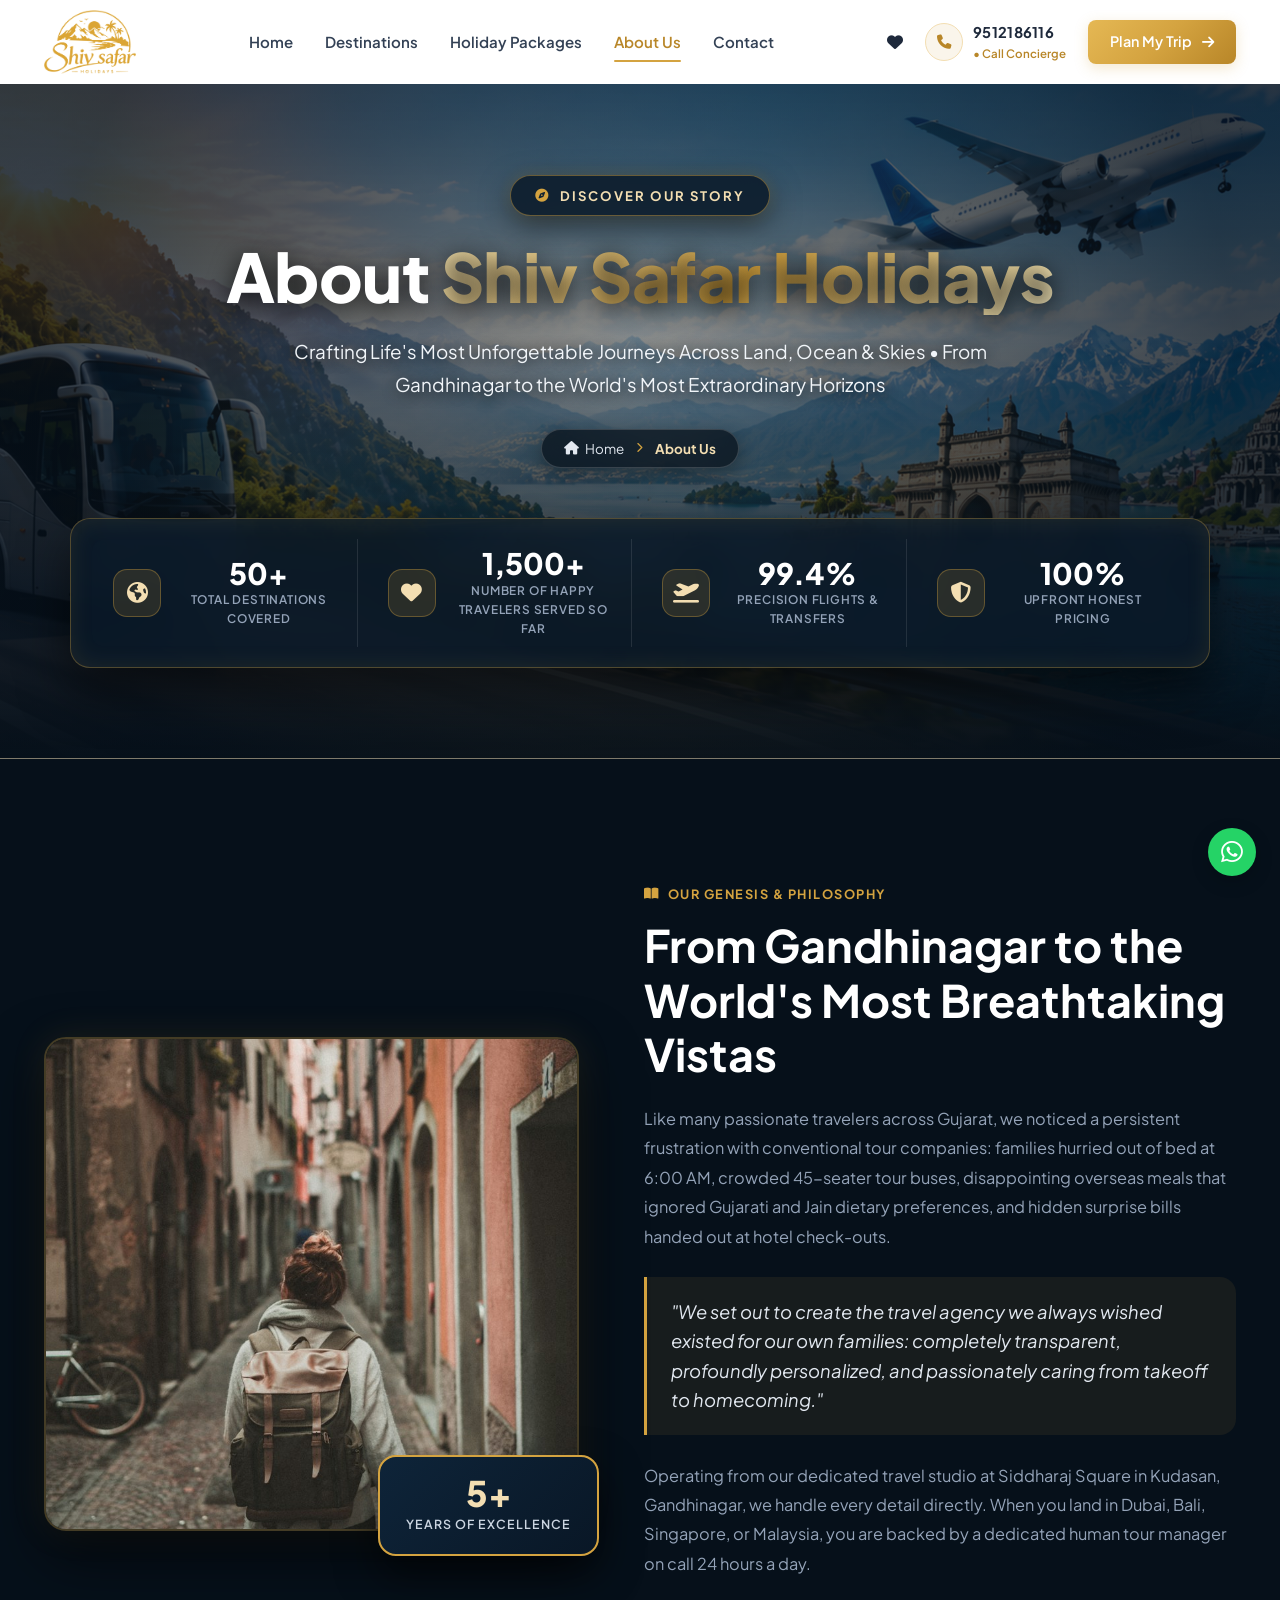
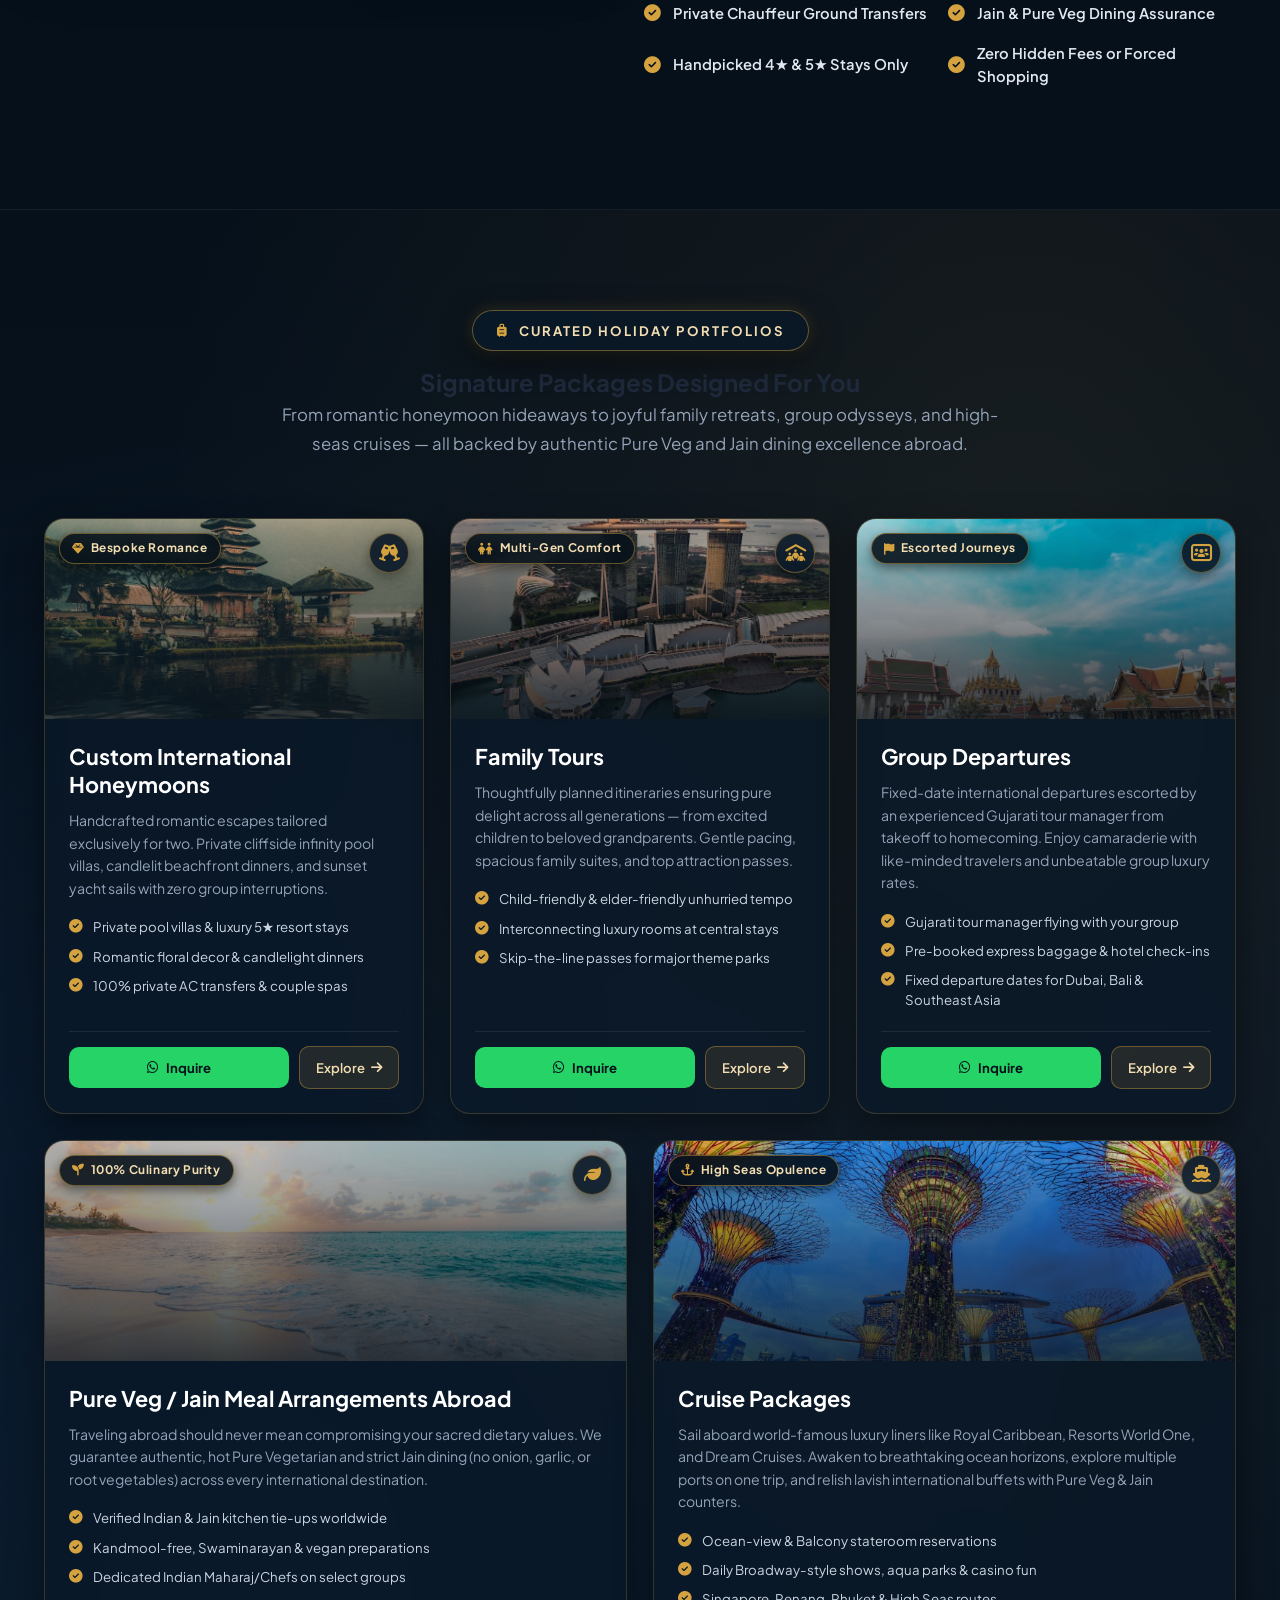
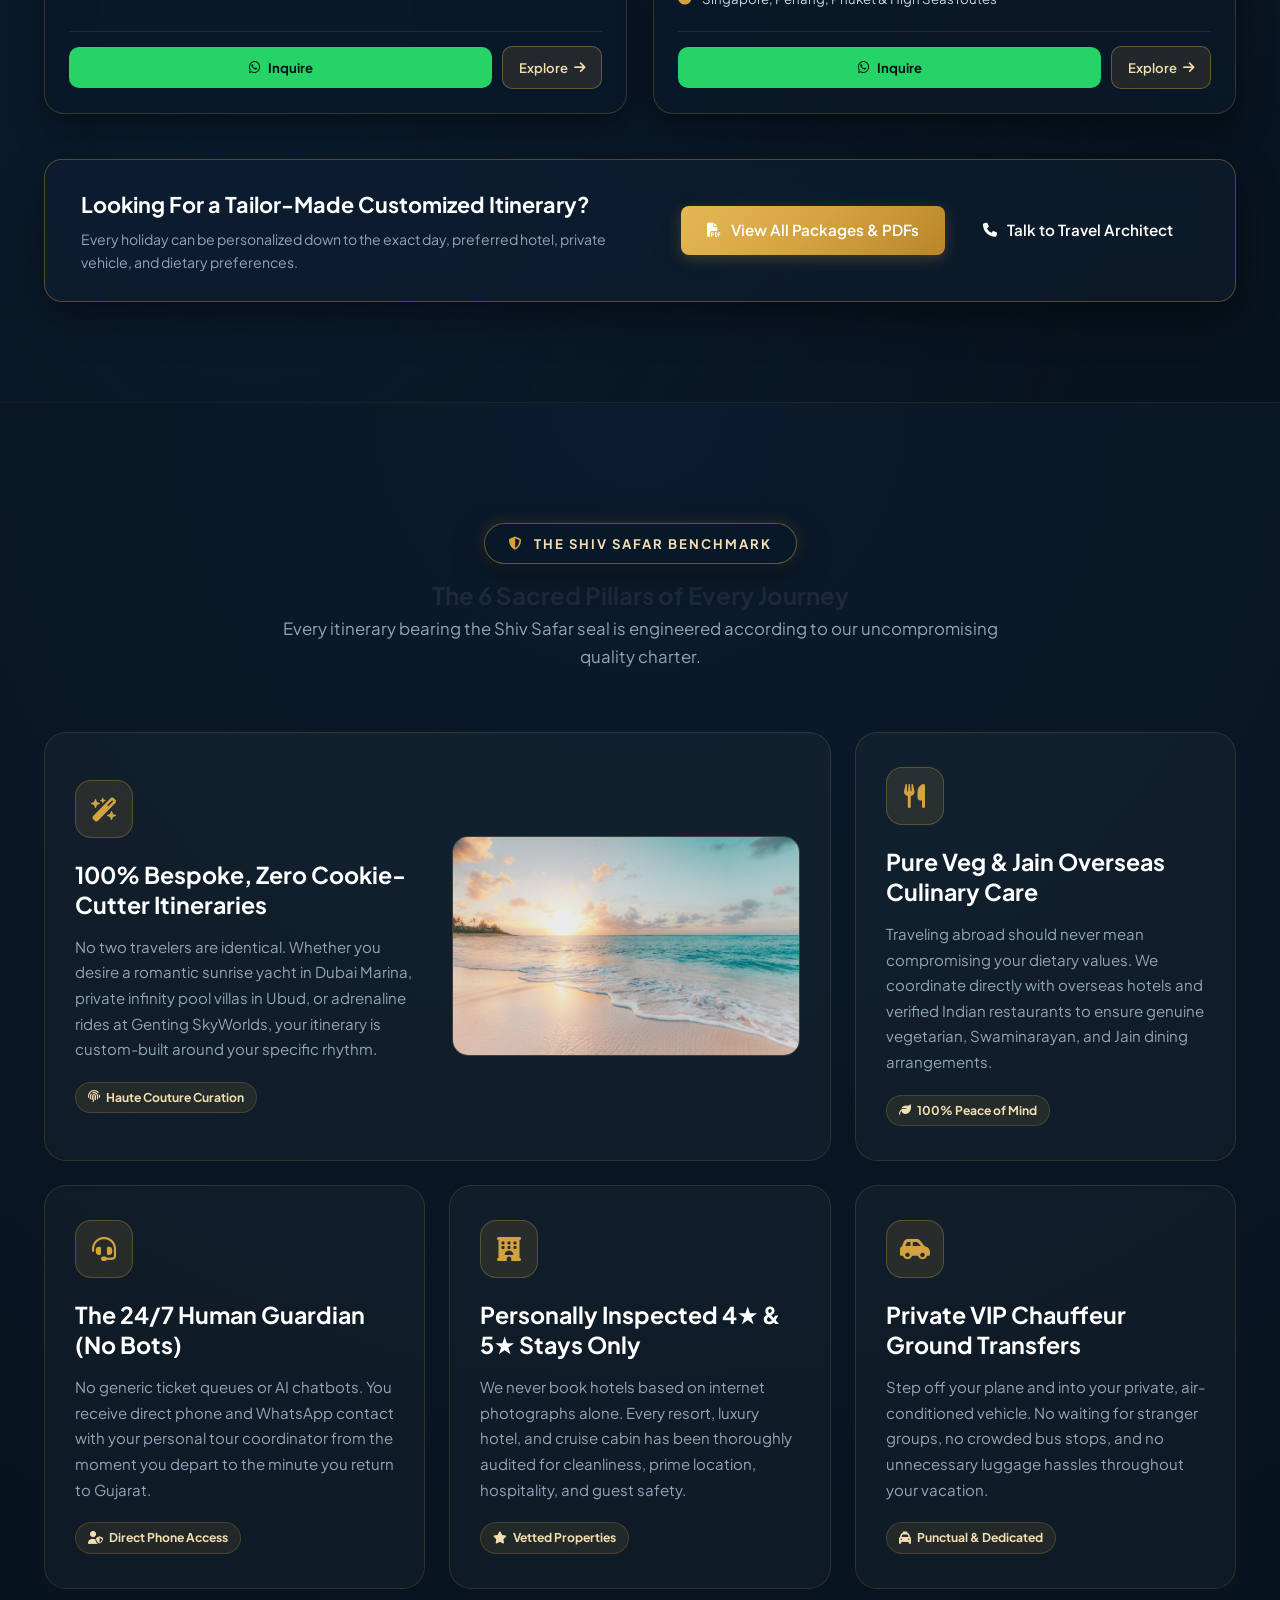
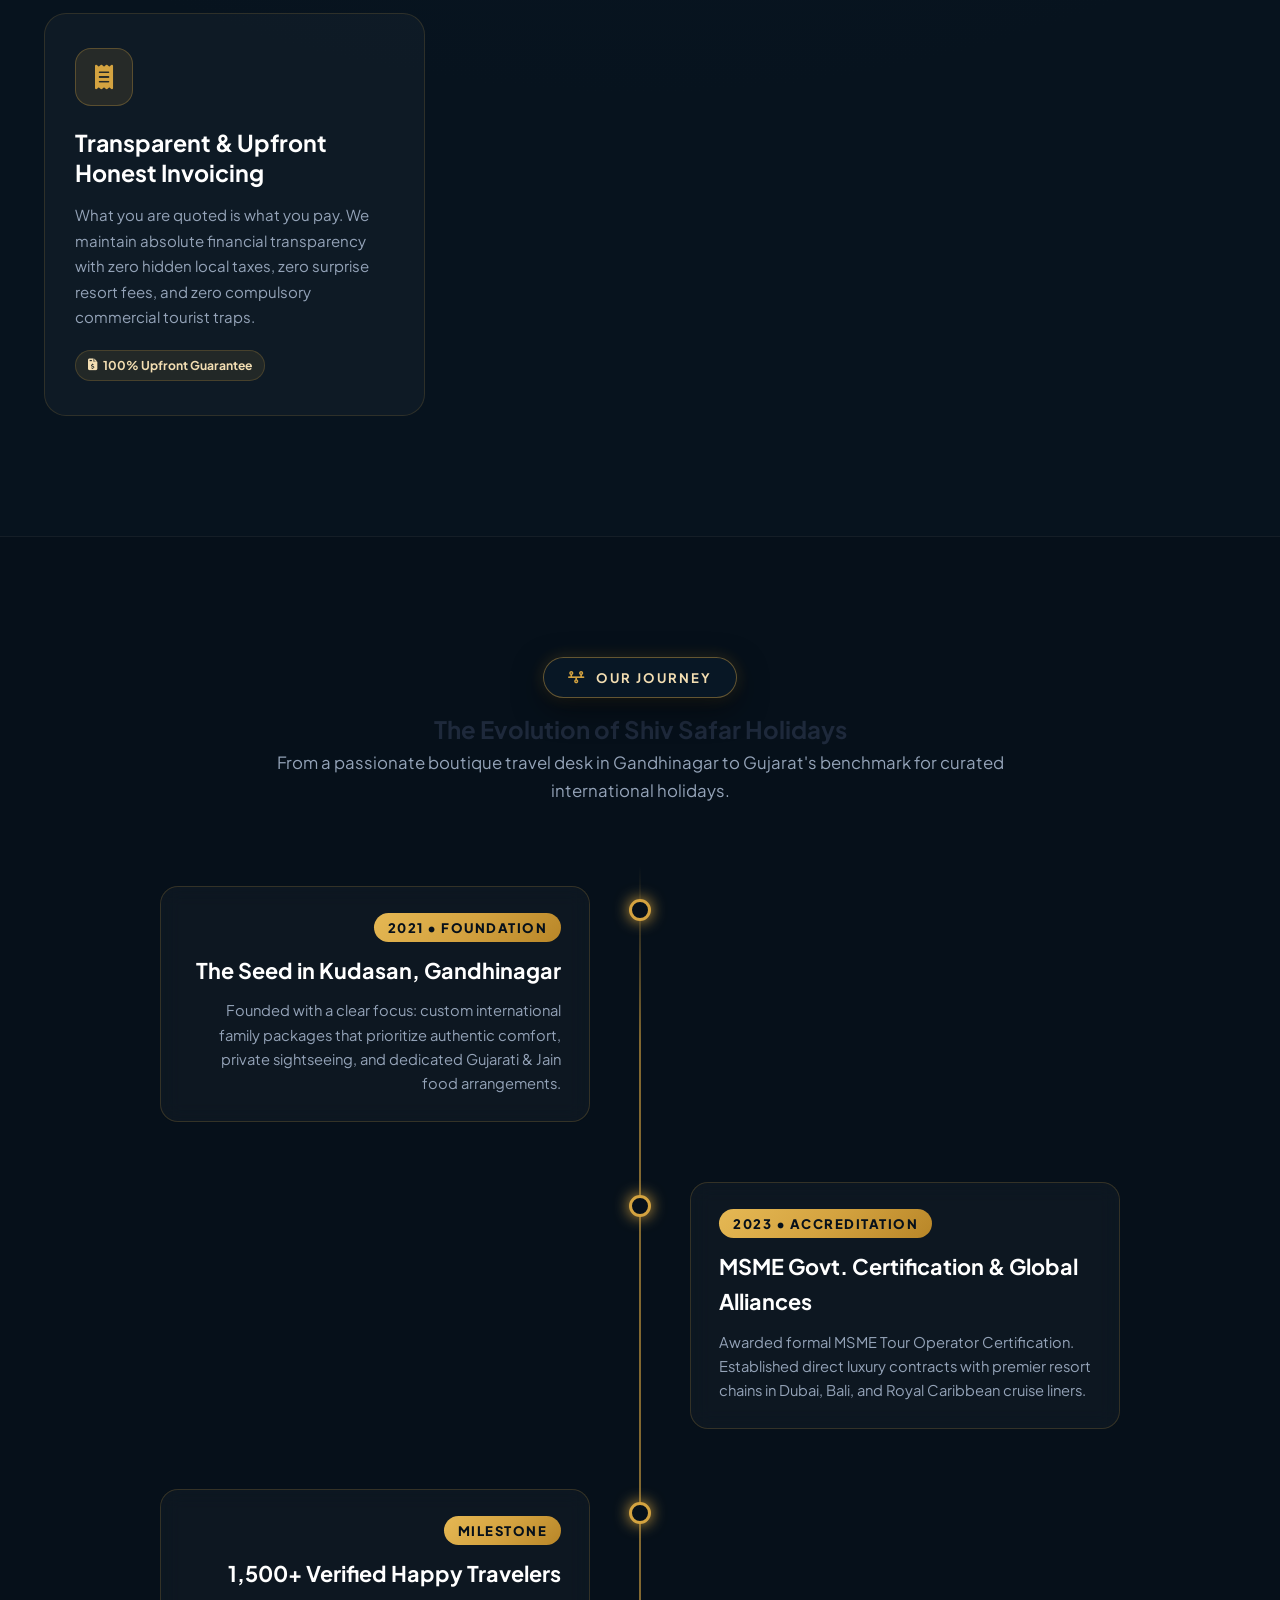
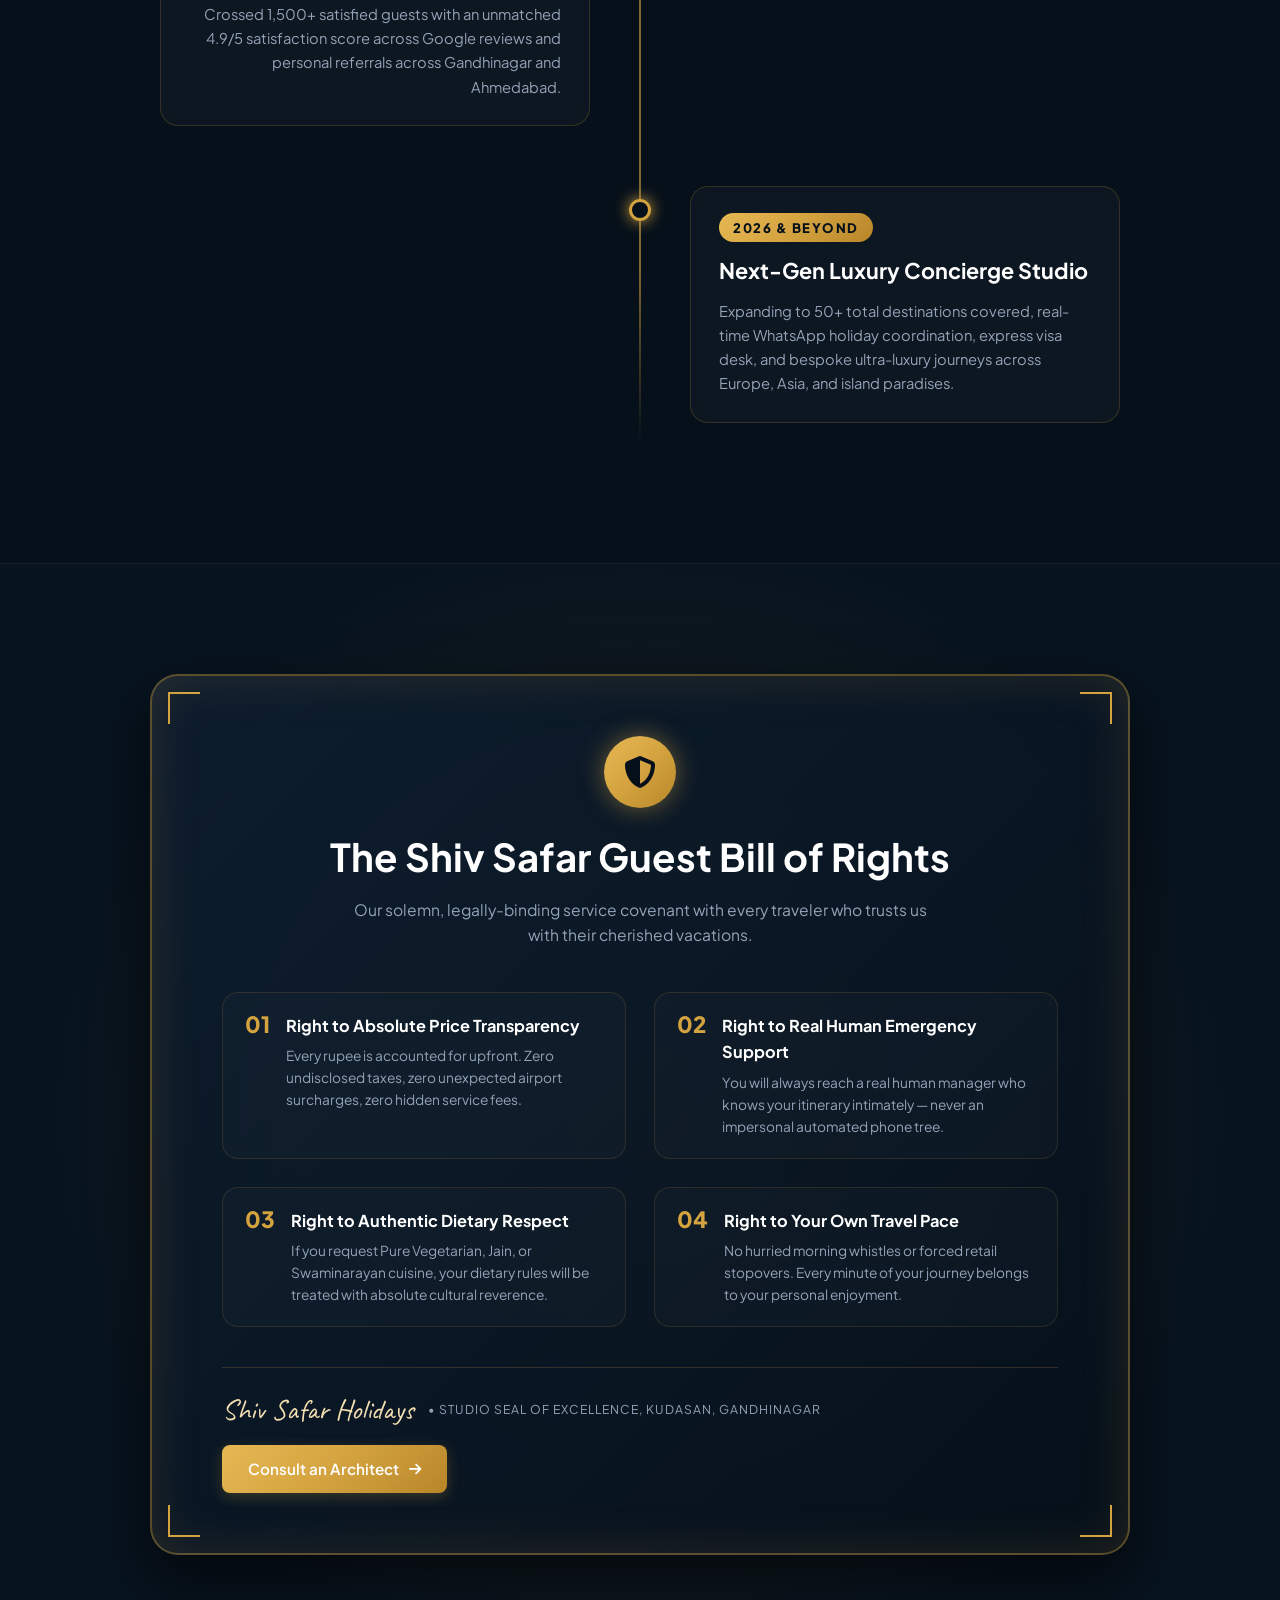
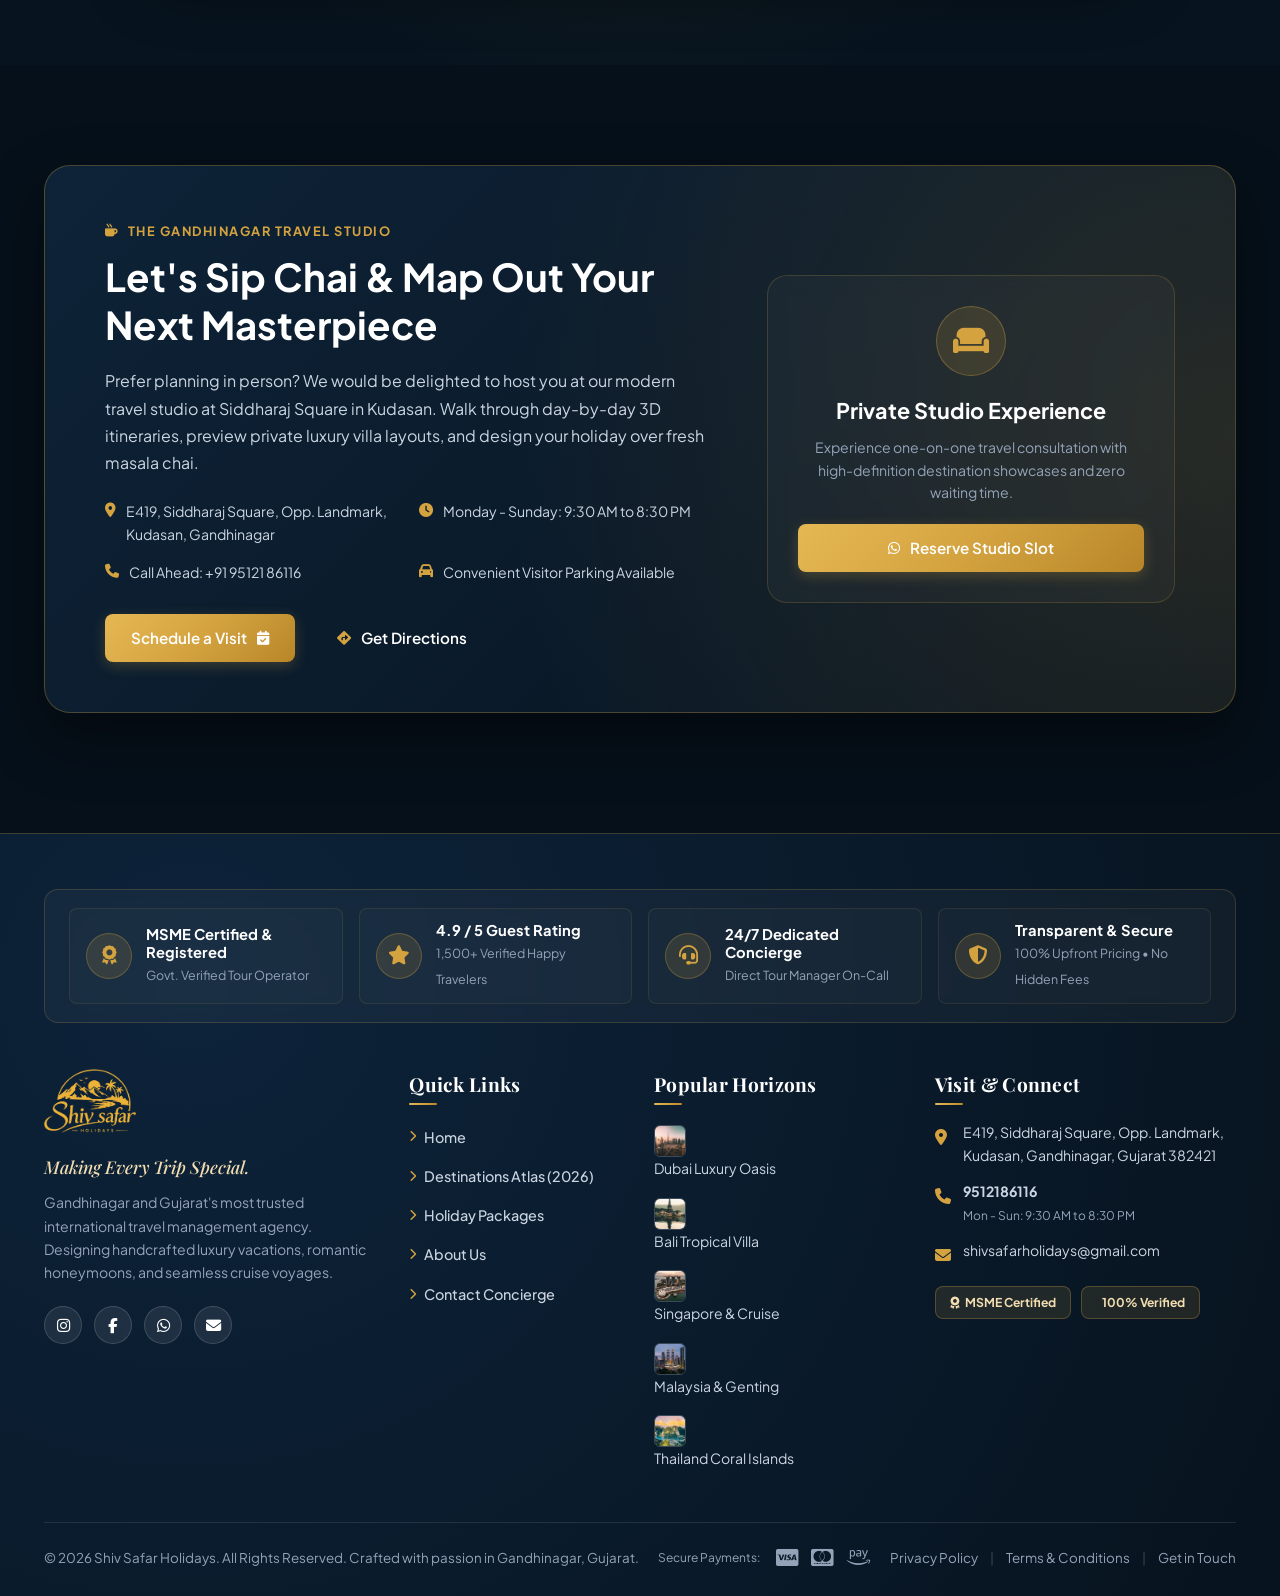
==== commit a2a491d0: "gfdgfdg" ====
--- a/about.html
+++ b/about.html
@@ -47,12 +47,12 @@
           <span class="wishlist-count-badge" id="navWishlistCount">0</span>
         </a>
 
-        <a href="tel:9512165599" class="phone-link">
+        <a href="tel:9512186116" class="phone-link">
           <div class="phone-icon-wrap">
             <i class="fa-solid fa-phone"></i>
           </div>
           <div class="phone-info">
-            <span class="phone-number">9512165599</span>
+            <span class="phone-number">9512186116</span>
             <span class="phone-label">• Call Concierge</span>
           </div>
         </a>
@@ -104,10 +104,17 @@
       <div class="about-floating-stats-bar">
         <div class="container stats-bar-container">
           <div class="stats-bar-item">
+            <div class="stats-bar-icon"><i class="fa-solid fa-earth-americas"></i></div>
+            <div class="stats-bar-info">
+              <span class="stats-bar-num"><span class="counter-val" data-target="50">0</span>+</span>
+              <span class="stats-bar-lbl">Total Destinations Covered</span>
+            </div>
+          </div>
+          <div class="stats-bar-item">
             <div class="stats-bar-icon"><i class="fa-solid fa-heart"></i></div>
             <div class="stats-bar-info">
-              <span class="stats-bar-num"><span class="counter-val" data-target="1200">0</span>+</span>
-              <span class="stats-bar-lbl">Happy Travelers</span>
+              <span class="stats-bar-num"><span class="counter-val" data-target="1500">0</span>+</span>
+              <span class="stats-bar-lbl">Number of Happy Travelers Served So Far</span>
             </div>
           </div>
           <div class="stats-bar-item">
@@ -115,13 +122,6 @@
             <div class="stats-bar-info">
               <span class="stats-bar-num">99.4%</span>
               <span class="stats-bar-lbl">Precision Flights & Transfers</span>
-            </div>
-          </div>
-          <div class="stats-bar-item">
-            <div class="stats-bar-icon"><i class="fa-solid fa-globe"></i></div>
-            <div class="stats-bar-info">
-              <span class="stats-bar-num"><span class="counter-val" data-target="25">0</span>+</span>
-              <span class="stats-bar-lbl">Global Horizons</span>
             </div>
           </div>
           <div class="stats-bar-item">
@@ -190,6 +190,193 @@
             </div>
           </div>
         </div>
+      </div>
+    </section>
+
+    <!-- ==================== SIGNATURE PACKAGES & SPECIALIZED EXPERIENCES ==================== -->
+    <section class="about-packages-showcase-section" id="packagesShowcase">
+      <div class="container">
+        
+        <div class="section-head-center">
+          <div class="about-hero-badge" style="margin-bottom:12px;">
+            <i class="fa-solid fa-suitcase-rolling"></i>
+            <span>Curated Holiday Portfolios</span>
+          </div>
+          <h2 class="section-title">Signature Packages Designed For You</h2>
+          <p class="sub-title">From romantic honeymoon hideaways to joyful family retreats, group odysseys, and high-seas cruises — all backed by authentic Pure Veg and Jain dining excellence abroad.</p>
+        </div>
+
+        <!-- 5 Specialized Package Cards -->
+        <div class="about-pkgs-grid">
+          
+          <!-- Package 1: Custom International Honeymoons -->
+          <div class="about-pkg-card">
+            <div class="about-pkg-img-wrap">
+              <img src="assets/images/dest-bali.jpg" alt="Custom International Honeymoons" class="about-pkg-img">
+              <span class="about-pkg-badge"><i class="fa-solid fa-gem"></i> Bespoke Romance</span>
+              <div class="about-pkg-icon-pill"><i class="fa-solid fa-champagne-glasses"></i></div>
+            </div>
+            <div class="about-pkg-body">
+              <h3 class="about-pkg-title">Custom International Honeymoons</h3>
+              <p class="about-pkg-desc">
+                Handcrafted romantic escapes tailored exclusively for two. Private cliffside infinity pool villas, candlelit beachfront dinners, and sunset yacht sails with zero group interruptions.
+              </p>
+              <ul class="about-pkg-features">
+                <li><i class="fa-solid fa-circle-check"></i> Private pool villas & luxury 5★ resort stays</li>
+                <li><i class="fa-solid fa-circle-check"></i> Romantic floral decor & candlelight dinners</li>
+                <li><i class="fa-solid fa-circle-check"></i> 100% private AC transfers & couple spas</li>
+              </ul>
+              <div class="about-pkg-actions">
+                <a href="https://wa.me/919512186116?text=Hello%20Shiv%20Safar%20Holidays,%20I%20am%20interested%20in%20Custom%20International%20Honeymoon%20packages!" 
+                   target="_blank" rel="noopener" class="btn-pkg-wa">
+                  <i class="fa-brands fa-whatsapp"></i> Inquire
+                </a>
+                <a href="packages.html" class="btn-pkg-explore">
+                  Explore <i class="fa-solid fa-arrow-right"></i>
+                </a>
+              </div>
+            </div>
+          </div>
+
+          <!-- Package 2: Family Tours -->
+          <div class="about-pkg-card">
+            <div class="about-pkg-img-wrap">
+              <img src="assets/images/dest-singapore.jpg" alt="Family Tours" class="about-pkg-img">
+              <span class="about-pkg-badge"><i class="fa-solid fa-children"></i> Multi-Gen Comfort</span>
+              <div class="about-pkg-icon-pill"><i class="fa-solid fa-people-roof"></i></div>
+            </div>
+            <div class="about-pkg-body">
+              <h3 class="about-pkg-title">Family Tours</h3>
+              <p class="about-pkg-desc">
+                Thoughtfully planned itineraries ensuring pure delight across all generations — from excited children to beloved grandparents. Gentle pacing, spacious family suites, and top attraction passes.
+              </p>
+              <ul class="about-pkg-features">
+                <li><i class="fa-solid fa-circle-check"></i> Child-friendly & elder-friendly unhurried tempo</li>
+                <li><i class="fa-solid fa-circle-check"></i> Interconnecting luxury rooms at central stays</li>
+                <li><i class="fa-solid fa-circle-check"></i> Skip-the-line passes for major theme parks</li>
+              </ul>
+              <div class="about-pkg-actions">
+                <a href="https://wa.me/919512186116?text=Hello%20Shiv%20Safar%20Holidays,%20I%20am%20interested%20in%20Family%20Tour%20packages!" 
+                   target="_blank" rel="noopener" class="btn-pkg-wa">
+                  <i class="fa-brands fa-whatsapp"></i> Inquire
+                </a>
+                <a href="packages.html" class="btn-pkg-explore">
+                  Explore <i class="fa-solid fa-arrow-right"></i>
+                </a>
+              </div>
+            </div>
+          </div>
+
+          <!-- Package 3: Group Departures -->
+          <div class="about-pkg-card">
+            <div class="about-pkg-img-wrap">
+              <img src="assets/images/pkg-asia.jpg" alt="Group Departures" class="about-pkg-img">
+              <span class="about-pkg-badge"><i class="fa-solid fa-flag"></i> Escorted Journeys</span>
+              <div class="about-pkg-icon-pill"><i class="fa-solid fa-users-rectangle"></i></div>
+            </div>
+            <div class="about-pkg-body">
+              <h3 class="about-pkg-title">Group Departures</h3>
+              <p class="about-pkg-desc">
+                Fixed-date international departures escorted by an experienced Gujarati tour manager from takeoff to homecoming. Enjoy camaraderie with like-minded travelers and unbeatable group luxury rates.
+              </p>
+              <ul class="about-pkg-features">
+                <li><i class="fa-solid fa-circle-check"></i> Gujarati tour manager flying with your group</li>
+                <li><i class="fa-solid fa-circle-check"></i> Pre-booked express baggage & hotel check-ins</li>
+                <li><i class="fa-solid fa-circle-check"></i> Fixed departure dates for Dubai, Bali & Southeast Asia</li>
+              </ul>
+              <div class="about-pkg-actions">
+                <a href="https://wa.me/919512186116?text=Hello%20Shiv%20Safar%20Holidays,%20I%20am%20interested%20in%20Group%20Departure%20packages!" 
+                   target="_blank" rel="noopener" class="btn-pkg-wa">
+                  <i class="fa-brands fa-whatsapp"></i> Inquire
+                </a>
+                <a href="packages.html" class="btn-pkg-explore">
+                  Explore <i class="fa-solid fa-arrow-right"></i>
+                </a>
+              </div>
+            </div>
+          </div>
+
+        </div>
+
+        <!-- Bottom 2 Highlight Cards (Wider) -->
+        <div class="about-pkgs-grid-bottom">
+          
+          <!-- Package 4: Pure Veg / Jain Meal Arrangements Abroad -->
+          <div class="about-pkg-card about-pkg-card-bottom">
+            <div class="about-pkg-img-wrap">
+              <img src="assets/images/about-2.jpg" alt="Pure Veg and Jain Meal Arrangements Abroad" class="about-pkg-img">
+              <span class="about-pkg-badge"><i class="fa-solid fa-seedling"></i> 100% Culinary Purity</span>
+              <div class="about-pkg-icon-pill"><i class="fa-solid fa-leaf"></i></div>
+            </div>
+            <div class="about-pkg-body">
+              <h3 class="about-pkg-title">Pure Veg / Jain Meal Arrangements Abroad</h3>
+              <p class="about-pkg-desc">
+                Traveling abroad should never mean compromising your sacred dietary values. We guarantee authentic, hot Pure Vegetarian and strict Jain dining (no onion, garlic, or root vegetables) across every international destination.
+              </p>
+              <ul class="about-pkg-features">
+                <li><i class="fa-solid fa-circle-check"></i> Verified Indian & Jain kitchen tie-ups worldwide</li>
+                <li><i class="fa-solid fa-circle-check"></i> Kandmool-free, Swaminarayan & vegan preparations</li>
+                <li><i class="fa-solid fa-circle-check"></i> Dedicated Indian Maharaj/Chefs on select groups</li>
+              </ul>
+              <div class="about-pkg-actions">
+                <a href="https://wa.me/919512186116?text=Hello%20Shiv%20Safar%20Holidays,%20I%20want%20to%20know%20about%20Pure%20Veg%20and%20Jain%20meal%20arrangements%20abroad!" 
+                   target="_blank" rel="noopener" class="btn-pkg-wa">
+                  <i class="fa-brands fa-whatsapp"></i> Inquire
+                </a>
+                <a href="packages.html" class="btn-pkg-explore">
+                  Explore <i class="fa-solid fa-arrow-right"></i>
+                </a>
+              </div>
+            </div>
+          </div>
+
+          <!-- Package 5: Cruise Packages -->
+          <div class="about-pkg-card about-pkg-card-bottom">
+            <div class="about-pkg-img-wrap">
+              <img src="assets/images/pkg-singapore.jpg" alt="Cruise Packages" class="about-pkg-img">
+              <span class="about-pkg-badge"><i class="fa-solid fa-anchor"></i> High Seas Opulence</span>
+              <div class="about-pkg-icon-pill"><i class="fa-solid fa-ship"></i></div>
+            </div>
+            <div class="about-pkg-body">
+              <h3 class="about-pkg-title">Cruise Packages</h3>
+              <p class="about-pkg-desc">
+                Sail aboard world-famous luxury liners like Royal Caribbean, Resorts World One, and Dream Cruises. Awaken to breathtaking ocean horizons, explore multiple ports on one trip, and relish lavish international buffets with Pure Veg & Jain counters.
+              </p>
+              <ul class="about-pkg-features">
+                <li><i class="fa-solid fa-circle-check"></i> Ocean-view & Balcony stateroom reservations</li>
+                <li><i class="fa-solid fa-circle-check"></i> Daily Broadway-style shows, aqua parks & casino fun</li>
+                <li><i class="fa-solid fa-circle-check"></i> Singapore, Penang, Phuket & High Seas routes</li>
+              </ul>
+              <div class="about-pkg-actions">
+                <a href="https://wa.me/919512186116?text=Hello%20Shiv%20Safar%20Holidays,%20I%20am%20interested%20in%20Cruise%20packages!" 
+                   target="_blank" rel="noopener" class="btn-pkg-wa">
+                  <i class="fa-brands fa-whatsapp"></i> Inquire
+                </a>
+                <a href="packages.html" class="btn-pkg-explore">
+                  Explore <i class="fa-solid fa-arrow-right"></i>
+                </a>
+              </div>
+            </div>
+          </div>
+
+        </div>
+
+        <!-- Quick Callout Banner -->
+        <div class="about-pkgs-footer-callout">
+          <div class="callout-content">
+            <h4>Looking For a Tailor-Made Customized Itinerary?</h4>
+            <p>Every holiday can be personalized down to the exact day, preferred hotel, private vehicle, and dietary preferences.</p>
+          </div>
+          <div class="callout-actions">
+            <a href="packages.html" class="btn btn-gold">
+              <i class="fa-solid fa-file-pdf"></i> View All Packages & PDFs
+            </a>
+            <a href="contact.html" class="btn btn-outline" style="color:#ffffff; border-color:rgba(212,163,64,0.5);">
+              <i class="fa-solid fa-phone"></i> Talk to Travel Architect
+            </a>
+          </div>
+        </div>
+
       </div>
     </section>
 
@@ -323,10 +510,10 @@
           <div class="timeline-node">
             <div class="timeline-content-left">
               <div class="timeline-box">
-                <span class="timeline-year-tag">2024 • MILESTONE</span>
-                <h3 class="timeline-title">1,000+ Verified Delighted Travelers</h3>
+                <span class="timeline-year-tag">MILESTONE</span>
+                <h3 class="timeline-title">1,500+ Verified Happy Travelers</h3>
                 <p class="timeline-desc">
-                  Crossed 1,000 satisfied guests with an unmatched 4.9/5 satisfaction score across Google reviews and personal referrals across Gandhinagar and Ahmedabad.
+                  Crossed 1,500+ satisfied guests with an unmatched 4.9/5 satisfaction score across Google reviews and personal referrals across Gandhinagar and Ahmedabad.
                 </p>
               </div>
             </div>
@@ -343,7 +530,7 @@
                 <span class="timeline-year-tag">2026 & BEYOND</span>
                 <h3 class="timeline-title">Next-Gen Luxury Concierge Studio</h3>
                 <p class="timeline-desc">
-                  Expanding to 25+ global horizons, real-time WhatsApp holiday coordination, express visa desk, and bespoke ultra-luxury journeys across Europe and island paradises.
+                  Expanding to 50+ total destinations covered, real-time WhatsApp holiday coordination, express visa desk, and bespoke ultra-luxury journeys across Europe, Asia, and island paradises.
                 </p>
               </div>
             </div>
@@ -435,7 +622,7 @@
             <div class="studio-meta-grid">
               <div class="studio-meta-item">
                 <i class="fa-solid fa-location-dot"></i>
-                <span>D409, Siddharaj Square, Opp. Landmark, Kudasan, Gandhinagar</span>
+                <span>E419, Siddharaj Square, Opp. Landmark, Kudasan, Gandhinagar</span>
               </div>
               <div class="studio-meta-item">
                 <i class="fa-solid fa-clock"></i>
@@ -443,7 +630,7 @@
               </div>
               <div class="studio-meta-item">
                 <i class="fa-solid fa-phone"></i>
-                <span>Call Ahead: +91 95121 65599 / 91021 85599</span>
+                <span>Call Ahead: +91 95121 86116</span>
               </div>
               <div class="studio-meta-item">
                 <i class="fa-solid fa-car"></i>
@@ -465,7 +652,7 @@
             <div class="studio-icon-big"><i class="fa-solid fa-couch"></i></div>
             <h3>Private Studio Experience</h3>
             <p>Experience one-on-one travel consultation with high-definition destination showcases and zero waiting time.</p>
-            <a href="https://wa.me/919102185599?text=Hello%20Shiv%20Safar%20Holidays,%20I%20would%20like%20to%20visit%20your%20studio%20in%20Kudasan!" 
+            <a href="https://wa.me/919512186116?text=Hello%20Shiv%20Safar%20Holidays,%20I%20would%20like%20to%20visit%20your%20studio%20in%20Kudasan!" 
                target="_blank" rel="noopener" class="btn btn-gold" style="width:100%; justify-content:center;">
               <i class="fa-brands fa-whatsapp"></i> Reserve Studio Slot
             </a>
@@ -492,7 +679,7 @@
           <div class="footer-trust-icon"><i class="fa-solid fa-star"></i></div>
           <div class="footer-trust-text">
             <strong>4.9 / 5 Guest Rating</strong>
-            <span>1,200+ Verified Happy Travelers</span>
+            <span>1,500+ Verified Happy Travelers</span>
           </div>
         </div>
         <div class="footer-trust-item">
@@ -525,7 +712,7 @@
           <div class="social-links">
             <a href="https://instagram.com" target="_blank" rel="noopener" class="social-btn" aria-label="Instagram"><i class="fa-brands fa-instagram"></i></a>
             <a href="https://facebook.com" target="_blank" rel="noopener" class="social-btn" aria-label="Facebook"><i class="fa-brands fa-facebook-f"></i></a>
-            <a href="https://wa.me/919102185599" target="_blank" rel="noopener" class="social-btn" aria-label="WhatsApp"><i class="fa-brands fa-whatsapp"></i></a>
+            <a href="https://wa.me/919512186116" target="_blank" rel="noopener" class="social-btn" aria-label="WhatsApp"><i class="fa-brands fa-whatsapp"></i></a>
             <a href="mailto:shivsafarholidays@gmail.com" class="social-btn" aria-label="Email"><i class="fa-solid fa-envelope"></i></a>
           </div>
         </div>
@@ -560,13 +747,13 @@
           <div class="footer-contact-item" style="display:flex; align-items:flex-start; gap:12px; margin-bottom:14px; font-size:0.88rem; color:#cbd5e1;">
             <div class="contact-icon" style="color:var(--primary-gold); margin-top:3px;"><i class="fa-solid fa-location-dot"></i></div>
             <div class="contact-text">
-              <span>D409, Siddharaj Square, Opp. Landmark, Kudasan, Gandhinagar, Gujarat 382421</span>
+              <span>E419, Siddharaj Square, Opp. Landmark, Kudasan, Gandhinagar, Gujarat 382421</span>
             </div>
           </div>
           <div class="footer-contact-item" style="display:flex; align-items:flex-start; gap:12px; margin-bottom:14px; font-size:0.88rem; color:#cbd5e1;">
             <div class="contact-icon" style="color:var(--primary-gold); margin-top:3px;"><i class="fa-solid fa-phone"></i></div>
             <div class="contact-text">
-              <div><a href="tel:9512165599"><strong>9512165599</strong></a> / <a href="tel:9102185599">9102185599</a></div>
+              <div><a href="tel:9512186116"><strong>9512186116</strong></a></div>
               <span style="font-size:0.75rem; color:#94a3b8;">Mon - Sun: 9:30 AM to 8:30 PM</span>
             </div>
           </div>
@@ -610,7 +797,7 @@
     <i class="fa-solid fa-chevron-up"></i>
   </button>
 
-  <a href="https://wa.me/919102185599?text=Hello%20Shiv%20Safar%20Holidays,%20I%20would%20like%20to%20learn%20more%20about%20your%20services%20and%20plan%20a%20trip!" 
+  <a href="https://wa.me/919512186116?text=Hello%20Shiv%20Safar%20Holidays,%20I%20would%20like%20to%20learn%20more%20about%20your%20services%20and%20plan%20a%20trip!" 
      target="_blank" 
      rel="noopener" 
      class="floating-btn whatsapp-float-btn" 
--- a/style.css
+++ b/style.css
@@ -449,15 +449,32 @@
   width: 26px;
   height: 20px;
   cursor: pointer;
+  background: transparent;
+  border: none;
+  padding: 0;
+  z-index: 10001;
 }
 
 .mobile-toggle span {
   display: block;
   height: 2.5px;
   width: 100%;
-  background-color: var(--color-slate);
+  background-color: var(--color-slate, #1e293b);
   border-radius: 2px;
-  transition: var(--transition);
+  transition: transform 0.3s ease, opacity 0.3s ease;
+  transform-origin: center;
+}
+
+.mobile-toggle.active span:nth-child(1) {
+  transform: translateY(8.5px) rotate(45deg);
+}
+
+.mobile-toggle.active span:nth-child(2) {
+  opacity: 0;
+}
+
+.mobile-toggle.active span:nth-child(3) {
+  transform: translateY(-8.5px) rotate(-45deg);
 }
 
 /* ==========================================================================
@@ -3335,40 +3352,49 @@
   }
 }
 
-/* --- B. TABLETS (max-width: 992px) --- */
+/* --- B. TABLETS & MOBILES (max-width: 992px) --- */
 @media (max-width: 992px) {
   .site-header {
     height: 72px;
+    z-index: 9999;
   }
   .mobile-toggle {
-    display: flex;
+    display: flex !important;
+    z-index: 10001;
   }
   .nav-menu {
-    position: fixed;
-    top: 72px;
-    left: -100%;
-    width: 300px;
-    max-width: 85vw;
-    height: calc(100vh - 72px);
-    background: #ffffff;
-    flex-direction: column;
-    align-items: flex-start;
-    padding: 28px 24px;
-    gap: 16px;
-    box-shadow: 10px 0 30px rgba(0, 0, 0, 0.12);
-    transition: left 0.35s cubic-bezier(0.25, 0.8, 0.25, 1);
-    overflow-y: auto;
-    z-index: 1000;
-  }
-  .nav-menu.open {
-    left: 0;
-  }
-  .nav-link {
-    width: 100%;
-    justify-content: space-between;
-    font-size: 1rem;
-    padding: 10px 0;
-    border-bottom: 1px solid #f1f5f9;
+    position: fixed !important;
+    top: 72px !important;
+    left: -100% !important;
+    width: 320px !important;
+    max-width: 85vw !important;
+    height: calc(100vh - 72px) !important;
+    background: #ffffff !important;
+    flex-direction: column !important;
+    align-items: flex-start !important;
+    padding: 28px 24px !important;
+    gap: 16px !important;
+    box-shadow: 10px 0 35px rgba(0, 0, 0, 0.25) !important;
+    transition: left 0.35s cubic-bezier(0.25, 0.8, 0.25, 1) !important;
+    overflow-y: auto !important;
+    z-index: 10000 !important;
+  }
+  .nav-menu.open,
+  .nav-menu.active {
+    left: 0 !important;
+  }
+  .nav-menu .nav-link {
+    width: 100% !important;
+    justify-content: space-between !important;
+    font-size: 1.05rem !important;
+    font-weight: 600 !important;
+    color: #1e293b !important;
+    padding: 12px 0 !important;
+    border-bottom: 1px solid #f1f5f9 !important;
+  }
+  .nav-menu .nav-link:hover,
+  .nav-menu .nav-link.active {
+    color: var(--primary-gold-dark, #b88628) !important;
   }
   .nav-link.active::after {
     bottom: -1px;
--- a/about.css
+++ b/about.css
@@ -365,6 +365,286 @@
 }
 
 /* --------------------------------------------------------------------------
+   2.5 SIGNATURE CURATED PACKAGES SHOWCASE
+   -------------------------------------------------------------------------- */
+.about-packages-showcase-section {
+  padding: 100px 0;
+  background: 
+    radial-gradient(ellipse at 80% 20%, rgba(212, 163, 64, 0.08) 0%, transparent 60%),
+    radial-gradient(ellipse at 20% 80%, rgba(14, 38, 64, 0.5) 0%, transparent 60%),
+    linear-gradient(180deg, #06101a 0%, #081524 50%, #07131e 100%);
+  position: relative;
+  border-bottom: 1px solid rgba(255, 255, 255, 0.06);
+}
+
+.about-pkgs-grid {
+  display: grid;
+  grid-template-columns: repeat(3, 1fr);
+  gap: 26px;
+  margin-bottom: 26px;
+}
+
+.about-pkgs-grid-bottom {
+  display: grid;
+  grid-template-columns: repeat(2, 1fr);
+  gap: 26px;
+  margin-bottom: 45px;
+}
+
+.about-pkg-card {
+  background: rgba(10, 25, 41, 0.75);
+  border: 1px solid rgba(212, 163, 64, 0.22);
+  border-radius: 20px;
+  overflow: hidden;
+  display: flex;
+  flex-direction: column;
+  transition: all 0.38s cubic-bezier(0.16, 1, 0.3, 1);
+  box-shadow: 0 14px 35px rgba(0, 0, 0, 0.45);
+  backdrop-filter: blur(14px);
+  position: relative;
+}
+
+.about-pkg-card::before {
+  content: '';
+  position: absolute;
+  top: 0;
+  left: 0;
+  right: 0;
+  height: 3px;
+  background: var(--gold-gradient);
+  opacity: 0;
+  transition: opacity 0.35s ease;
+  z-index: 3;
+}
+
+.about-pkg-card:hover {
+  transform: translateY(-8px);
+  border-color: rgba(212, 163, 64, 0.55);
+  box-shadow: 0 24px 50px rgba(0, 0, 0, 0.65), 0 0 25px rgba(212, 163, 64, 0.16);
+}
+
+.about-pkg-card:hover::before {
+  opacity: 1;
+}
+
+.about-pkg-img-wrap {
+  position: relative;
+  width: 100%;
+  height: 200px;
+  overflow: hidden;
+  background: #02060b;
+}
+
+.about-pkg-card-bottom .about-pkg-img-wrap {
+  height: 220px;
+}
+
+.about-pkg-img {
+  width: 100%;
+  height: 100%;
+  object-fit: cover;
+  transition: transform 0.6s cubic-bezier(0.16, 1, 0.3, 1);
+}
+
+.about-pkg-card:hover .about-pkg-img {
+  transform: scale(1.08);
+}
+
+.about-pkg-img-wrap::after {
+  content: '';
+  position: absolute;
+  inset: 0;
+  background: linear-gradient(180deg, rgba(6, 16, 26, 0.15) 0%, rgba(6, 16, 26, 0.8) 100%);
+  pointer-events: none;
+}
+
+.about-pkg-badge {
+  position: absolute;
+  top: 14px;
+  left: 14px;
+  z-index: 2;
+  background: rgba(6, 16, 26, 0.88);
+  border: 1px solid rgba(212, 163, 64, 0.45);
+  color: var(--primary-gold-light);
+  padding: 5px 12px;
+  border-radius: 20px;
+  font-size: 0.74rem;
+  font-weight: 700;
+  letter-spacing: 0.6px;
+  backdrop-filter: blur(8px);
+  display: inline-flex;
+  align-items: center;
+  gap: 6px;
+  box-shadow: 0 4px 12px rgba(0, 0, 0, 0.5);
+}
+
+.about-pkg-badge i {
+  color: var(--primary-gold);
+}
+
+.about-pkg-icon-pill {
+  position: absolute;
+  top: 14px;
+  right: 14px;
+  z-index: 2;
+  width: 40px;
+  height: 40px;
+  border-radius: 50%;
+  background: rgba(10, 25, 41, 0.9);
+  border: 1px solid rgba(212, 163, 64, 0.4);
+  color: var(--primary-gold);
+  display: flex;
+  align-items: center;
+  justify-content: center;
+  font-size: 1.05rem;
+  backdrop-filter: blur(8px);
+  box-shadow: 0 4px 14px rgba(0, 0, 0, 0.4);
+  transition: all 0.3s ease;
+}
+
+.about-pkg-card:hover .about-pkg-icon-pill {
+  background: var(--gold-gradient);
+  color: #06101a;
+  transform: rotate(10deg) scale(1.08);
+}
+
+.about-pkg-body {
+  padding: 24px;
+  display: flex;
+  flex-direction: column;
+  flex-grow: 1;
+}
+
+.about-pkg-title {
+  font-family: var(--font-playfair);
+  font-size: 1.35rem;
+  font-weight: 700;
+  color: #ffffff;
+  margin-bottom: 10px;
+  line-height: 1.3;
+}
+
+.about-pkg-desc {
+  font-size: 0.88rem;
+  color: #94a3b8;
+  line-height: 1.6;
+  margin-bottom: 18px;
+}
+
+.about-pkg-features {
+  list-style: none;
+  padding: 0;
+  margin: 0 0 22px;
+  display: flex;
+  flex-direction: column;
+  gap: 10px;
+}
+
+.about-pkg-features li {
+  font-size: 0.83rem;
+  color: #cbd5e1;
+  display: flex;
+  align-items: flex-start;
+  gap: 10px;
+  line-height: 1.45;
+}
+
+.about-pkg-features li i {
+  color: var(--primary-gold);
+  font-size: 0.85rem;
+  margin-top: 3px;
+  flex-shrink: 0;
+}
+
+.about-pkg-actions {
+  margin-top: auto;
+  display: flex;
+  gap: 10px;
+  align-items: center;
+  padding-top: 14px;
+  border-top: 1px solid rgba(255, 255, 255, 0.08);
+}
+
+.btn-pkg-wa {
+  flex: 1;
+  display: inline-flex;
+  align-items: center;
+  justify-content: center;
+  gap: 8px;
+  background: #25d366;
+  color: #06101a;
+  font-weight: 700;
+  font-size: 0.82rem;
+  padding: 10px 14px;
+  border-radius: 10px;
+  text-decoration: none;
+  transition: all 0.25s ease;
+}
+
+.btn-pkg-wa:hover {
+  background: #1ebc59;
+  transform: translateY(-2px);
+  box-shadow: 0 6px 18px rgba(37, 211, 102, 0.35);
+  color: #06101a;
+}
+
+.btn-pkg-explore {
+  display: inline-flex;
+  align-items: center;
+  justify-content: center;
+  gap: 6px;
+  background: rgba(212, 163, 64, 0.12);
+  border: 1px solid rgba(212, 163, 64, 0.4);
+  color: var(--primary-gold-light);
+  font-weight: 600;
+  font-size: 0.82rem;
+  padding: 10px 16px;
+  border-radius: 10px;
+  text-decoration: none;
+  transition: all 0.25s ease;
+}
+
+.btn-pkg-explore:hover {
+  background: var(--gold-gradient);
+  color: #06101a;
+  border-color: transparent;
+  transform: translateY(-2px);
+}
+
+/* Callout Banner at bottom of packages */
+.about-pkgs-footer-callout {
+  display: flex;
+  align-items: center;
+  justify-content: space-between;
+  gap: 30px;
+  background: rgba(14, 30, 48, 0.65);
+  border: 1px solid rgba(212, 163, 64, 0.35);
+  border-radius: 18px;
+  padding: 28px 36px;
+  backdrop-filter: blur(14px);
+  box-shadow: 0 16px 40px rgba(0, 0, 0, 0.45);
+}
+
+.about-pkgs-footer-callout .callout-content h4 {
+  font-family: var(--font-playfair);
+  font-size: 1.35rem;
+  color: #ffffff;
+  margin-bottom: 6px;
+}
+
+.about-pkgs-footer-callout .callout-content p {
+  font-size: 0.88rem;
+  color: #94a3b8;
+  margin: 0;
+}
+
+.about-pkgs-footer-callout .callout-actions {
+  display: flex;
+  gap: 12px;
+  flex-shrink: 0;
+}
+
+/* --------------------------------------------------------------------------
    3. THE 6 SACRED PILLARS (BENTO GRID ARCHITECTURE)
    -------------------------------------------------------------------------- */
 .about-pillars-section {
@@ -939,6 +1219,21 @@
     grid-template-columns: 1fr;
     padding: 40px 30px;
   }
+  .about-pkgs-grid {
+    grid-template-columns: repeat(2, 1fr);
+  }
+  .about-pkgs-grid-bottom {
+    grid-template-columns: repeat(2, 1fr);
+  }
+  .about-pkgs-footer-callout {
+    flex-direction: column;
+    text-align: center;
+    gap: 20px;
+  }
+  .about-pkgs-footer-callout .callout-actions {
+    flex-wrap: wrap;
+    justify-content: center;
+  }
 }
 
 /* Mobile Screens (<768px) */
@@ -1052,6 +1347,19 @@
     width: 100%;
     justify-content: center;
   }
+  .about-pkgs-grid,
+  .about-pkgs-grid-bottom {
+    grid-template-columns: 1fr;
+    gap: 20px;
+  }
+  .about-pkgs-footer-callout .callout-actions {
+    flex-direction: column;
+    width: 100%;
+  }
+  .about-pkgs-footer-callout .callout-actions .btn {
+    width: 100%;
+    justify-content: center;
+  }
 }
 
 /* Extra small mobile (<480px) */
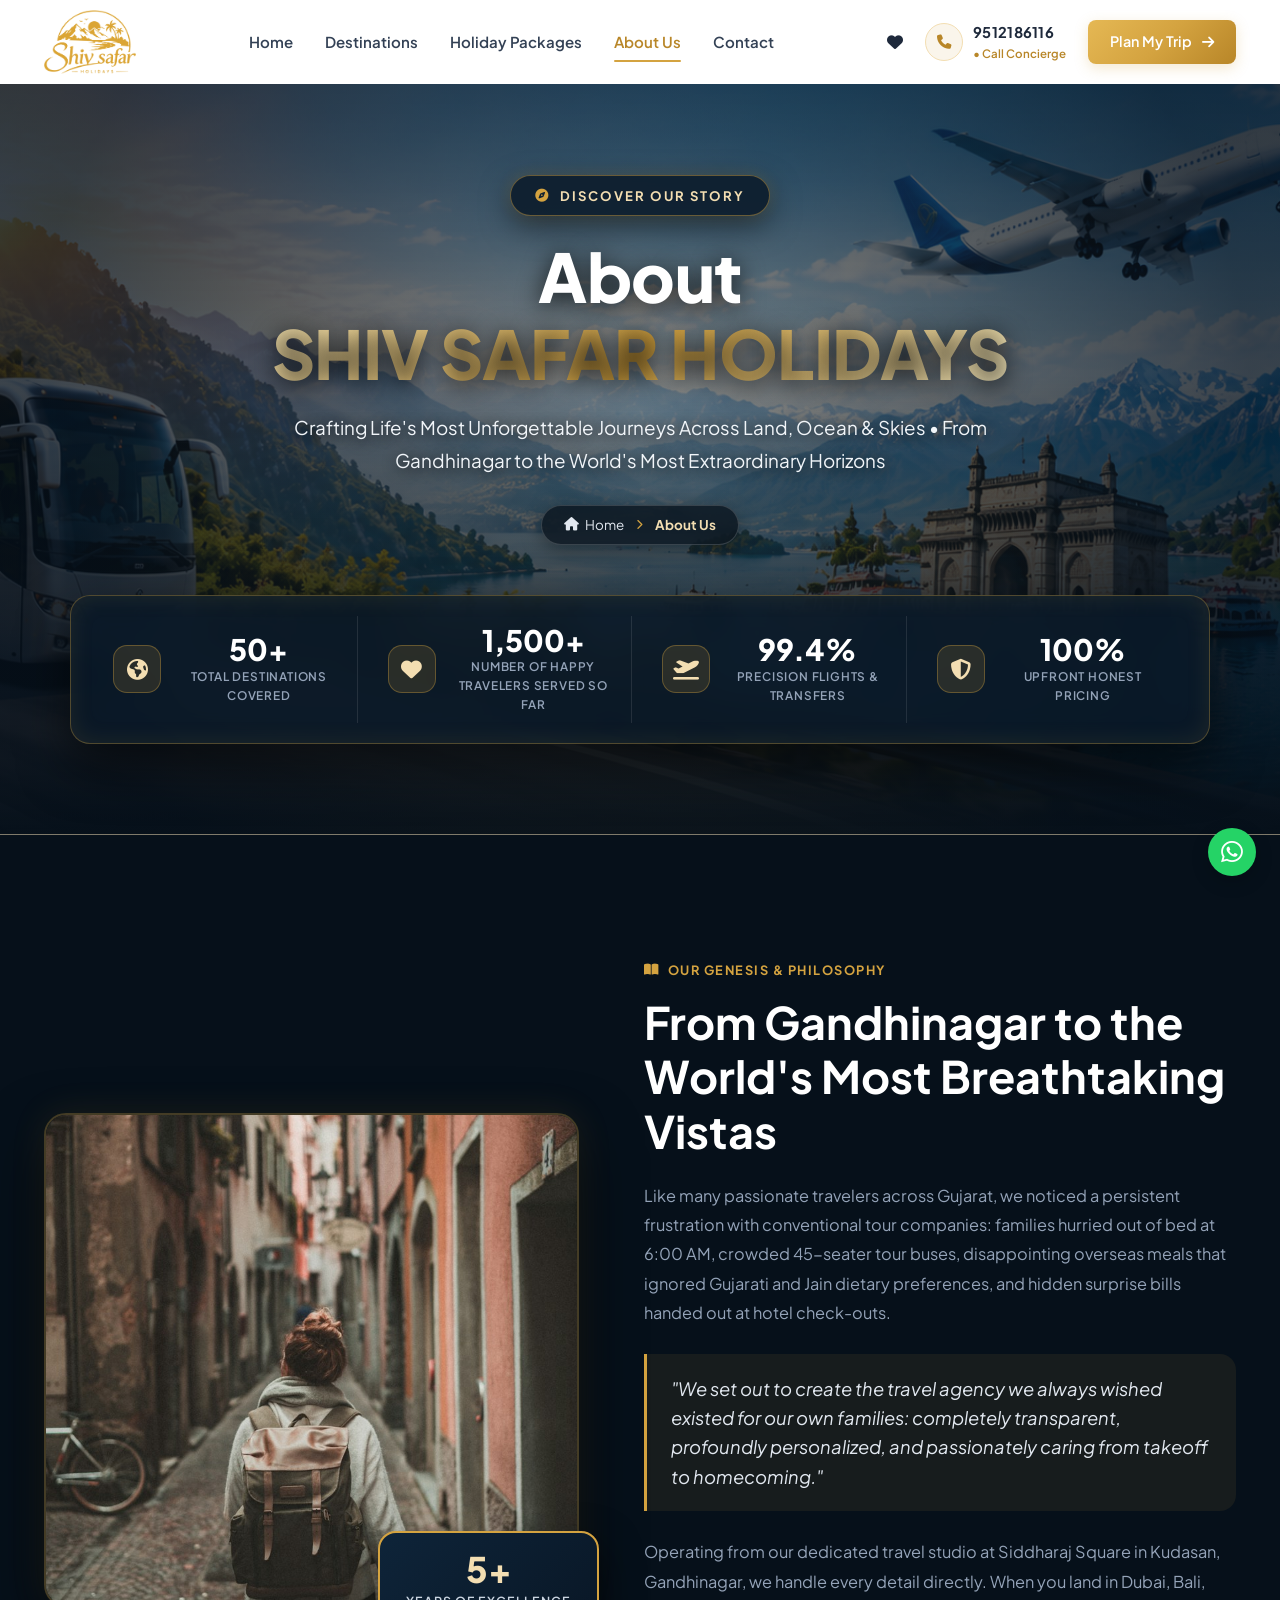
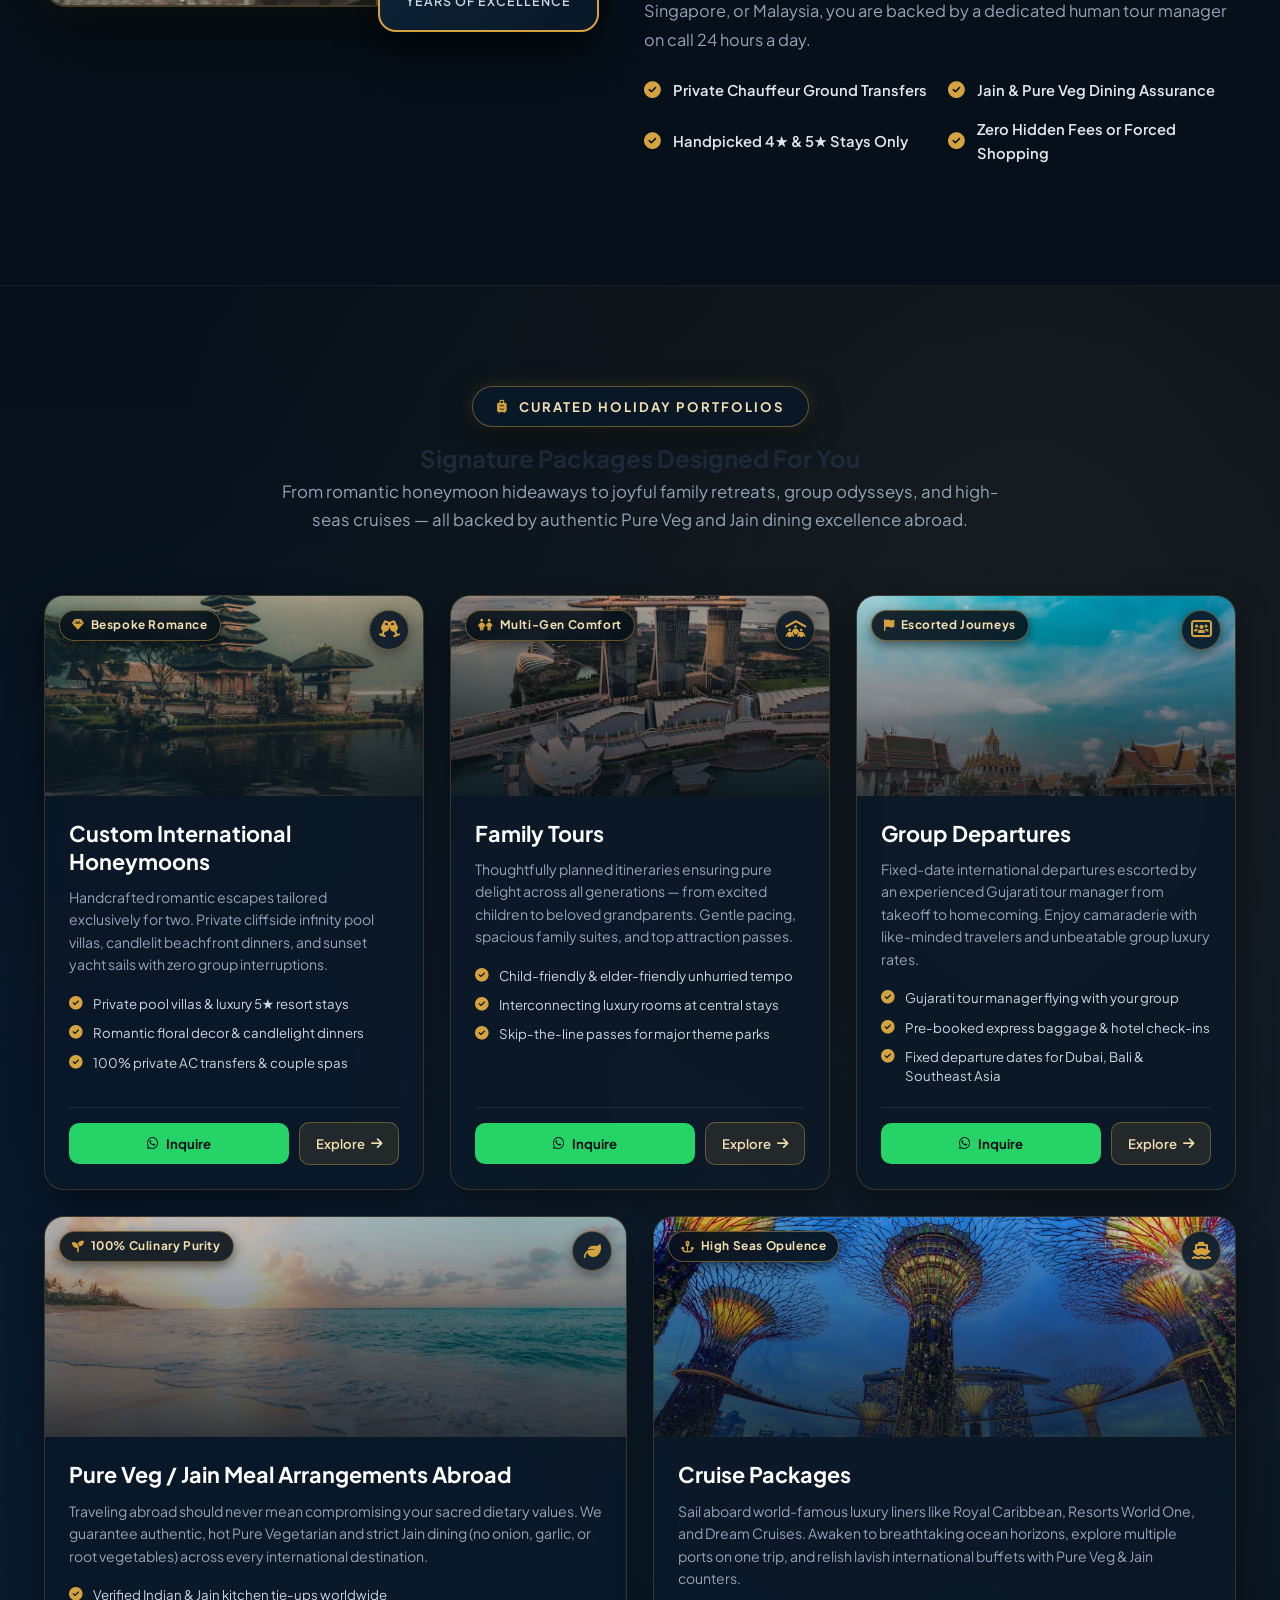
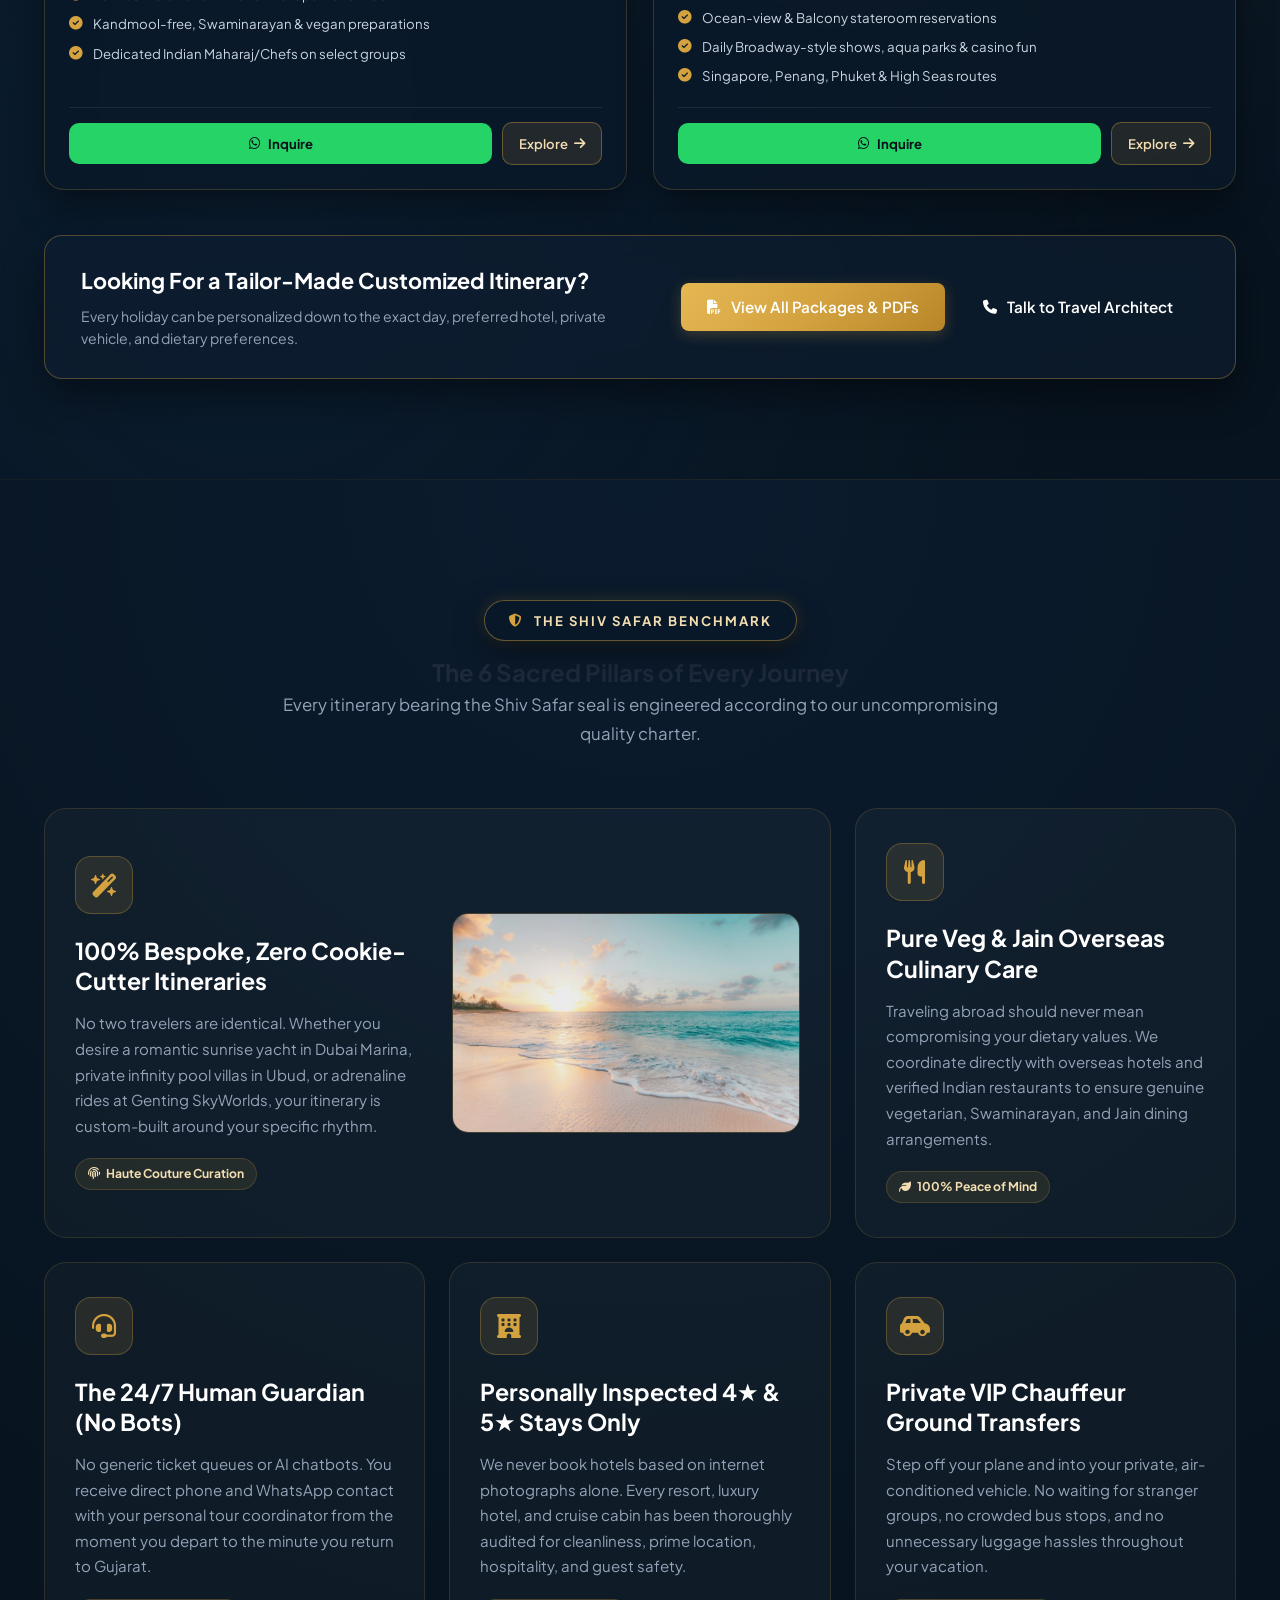
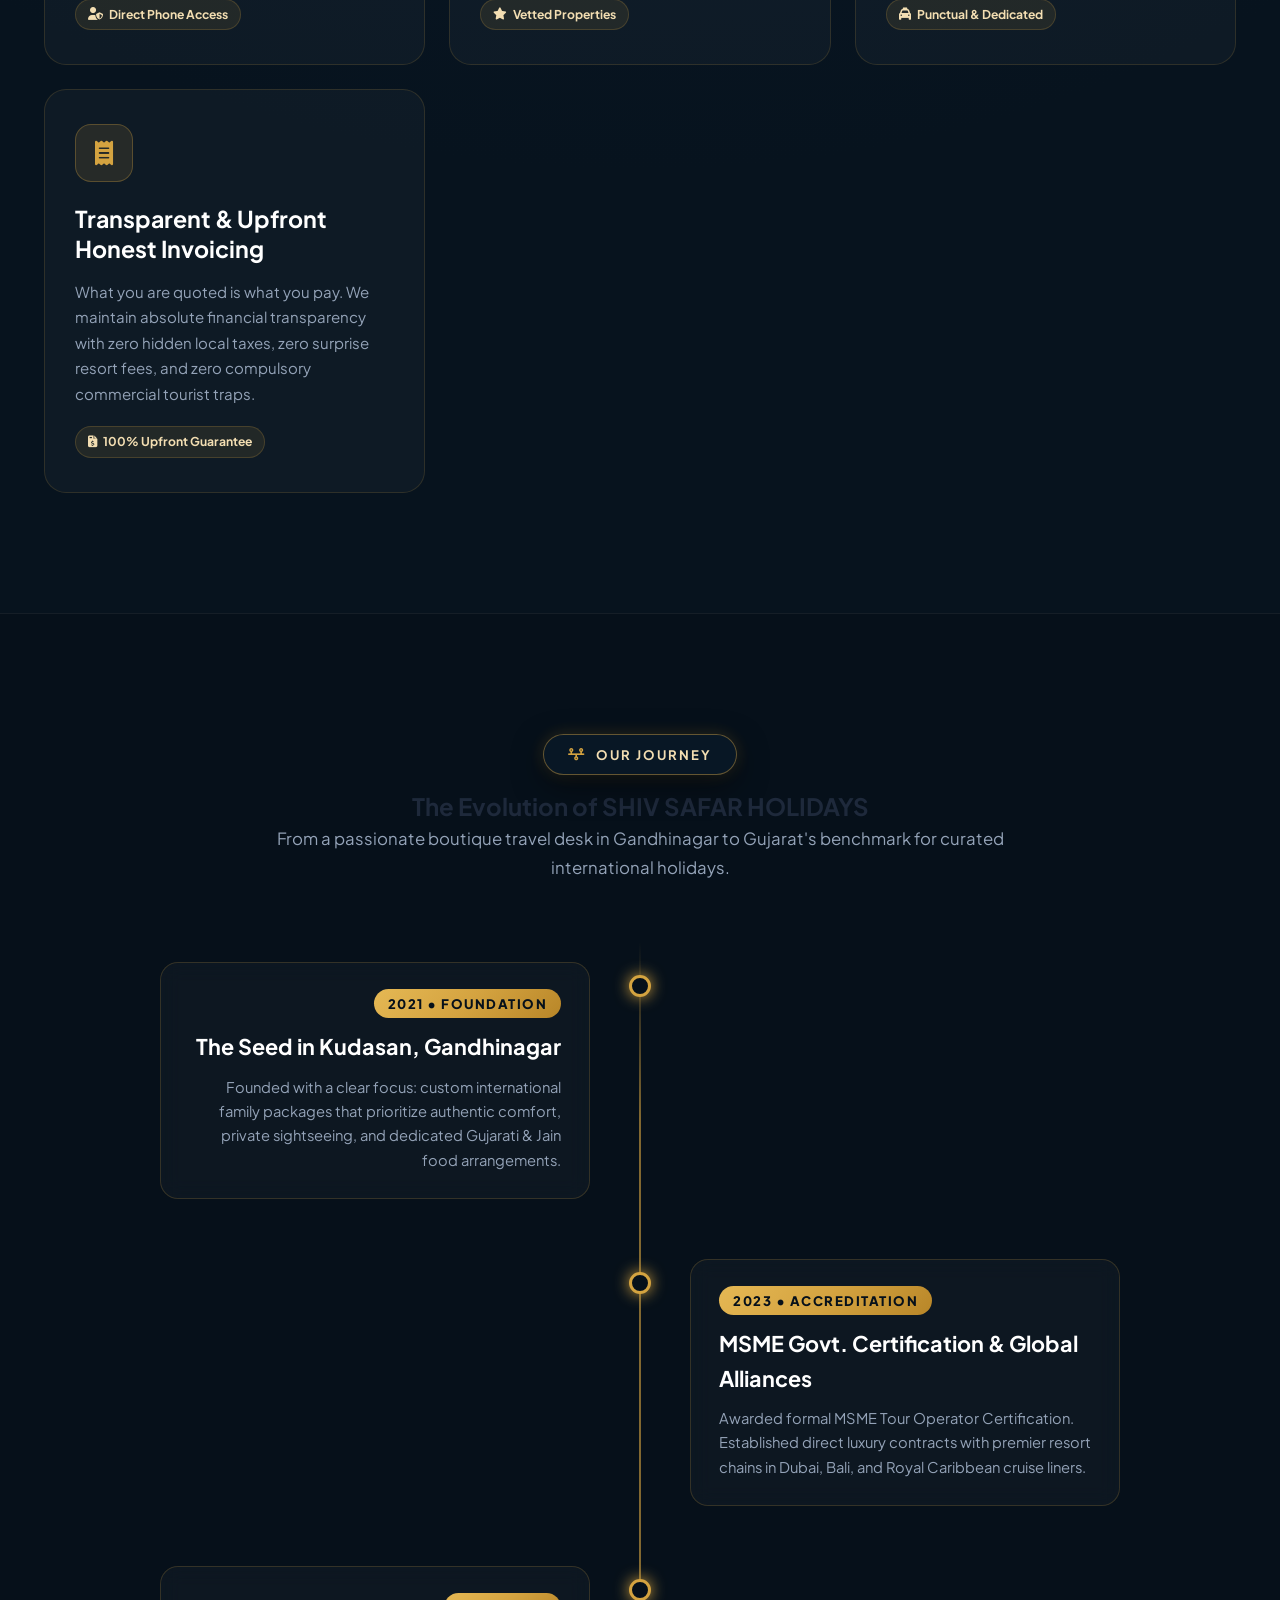
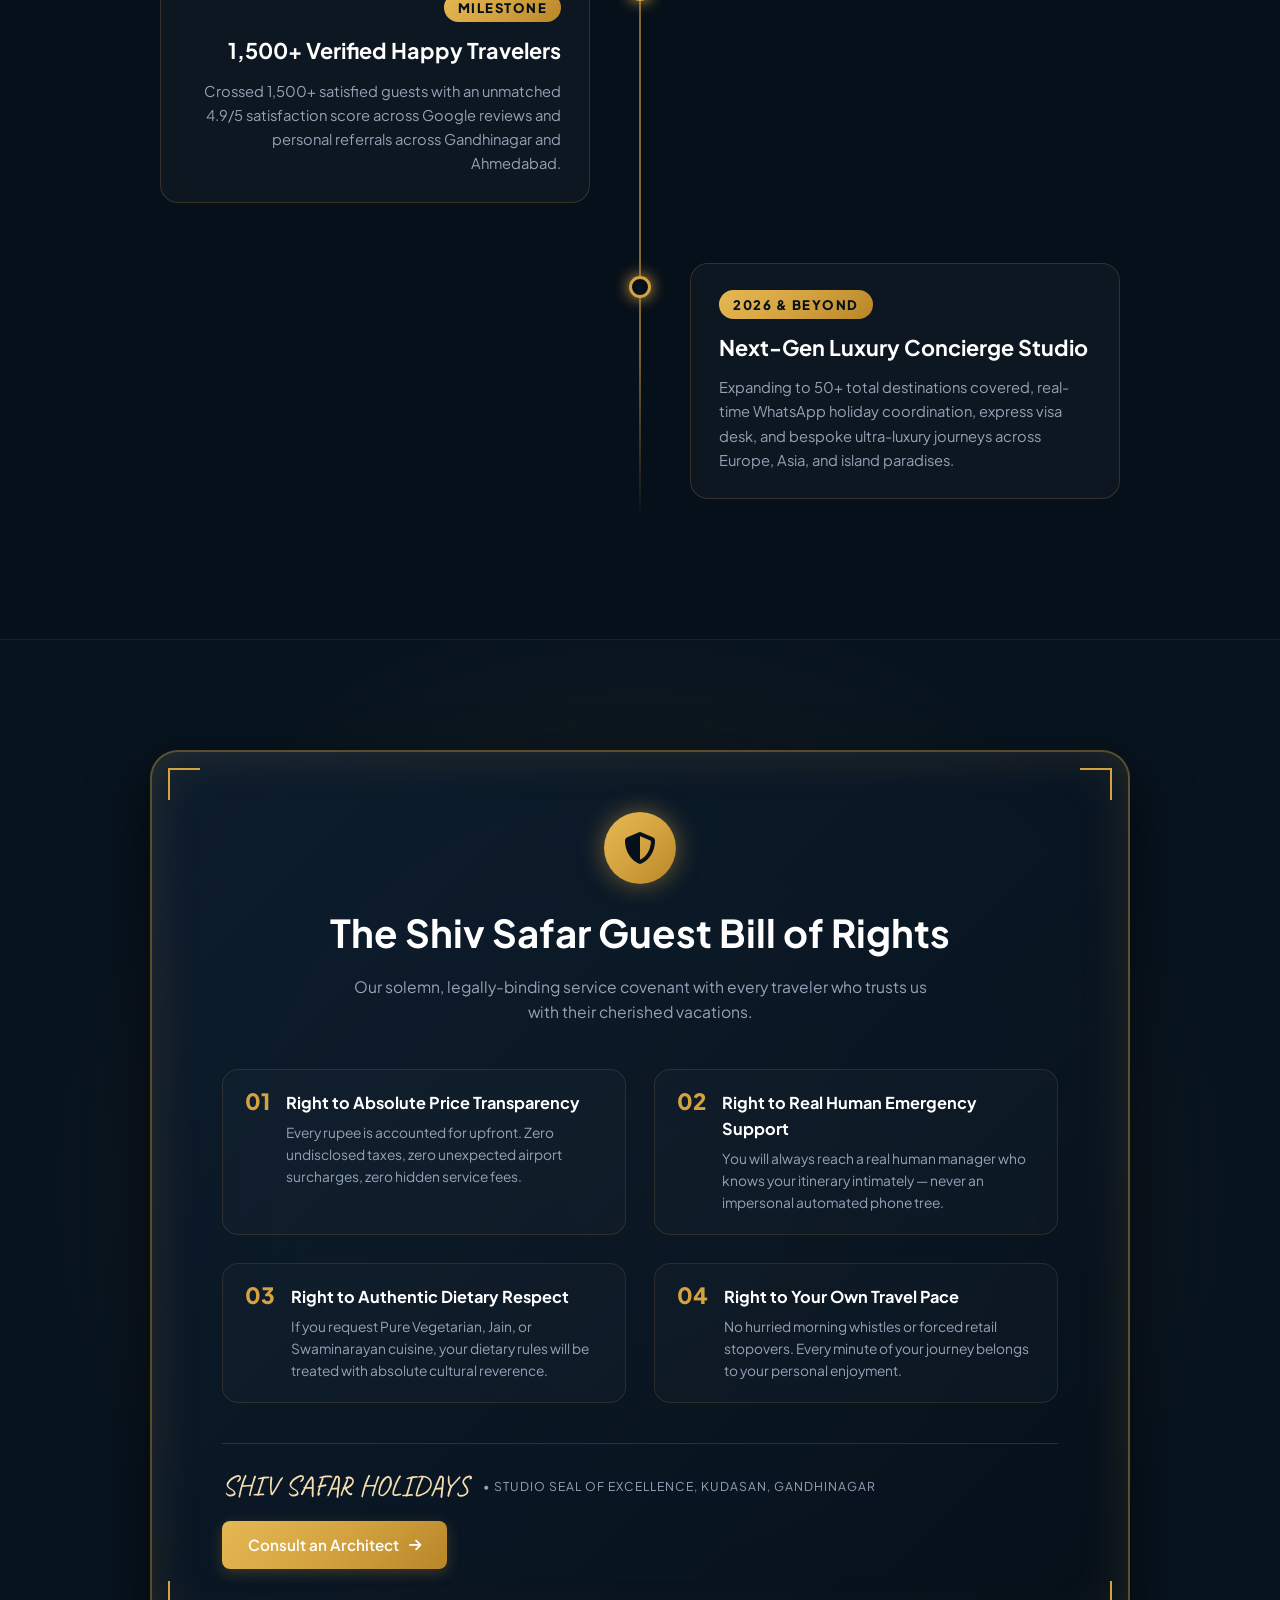
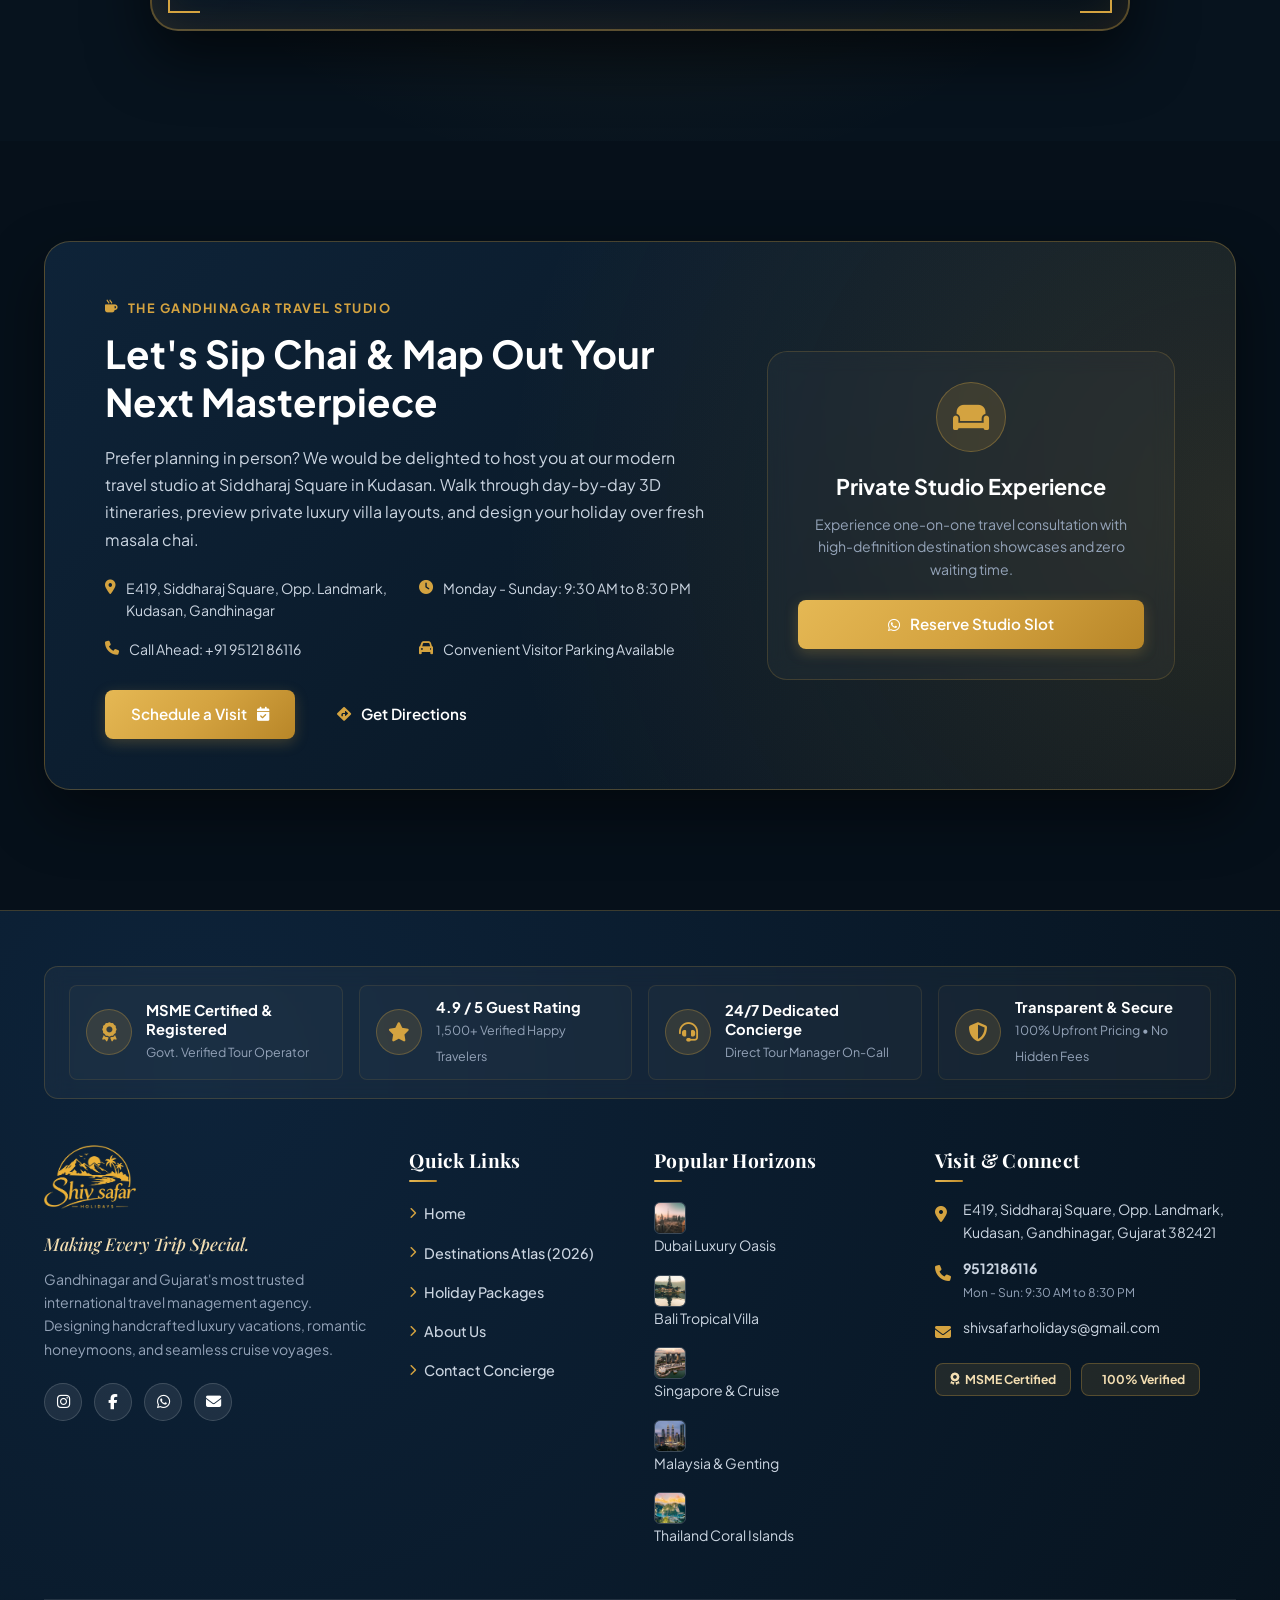
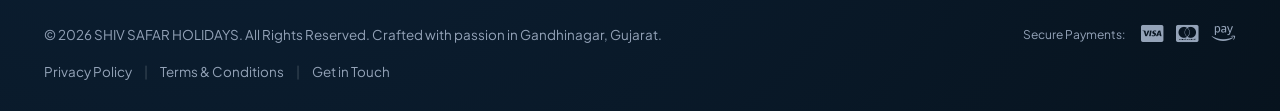
==== commit 8db66d91: "changwes" ====
--- a/about.html
+++ b/about.html
@@ -3,9 +3,9 @@
 <head>
   <meta charset="UTF-8">
   <meta name="viewport" content="width=device-width, initial-scale=1.0">
-  <title>About Us | Shiv Safar Holidays - Gandhinagar's Premier Luxury Travel Agency</title>
-  <meta name="description" content="Discover the story, values, and travel philosophy of Shiv Safar Holidays in Gandhinagar, Gujarat. MSME certified tour operator crafting bespoke international vacations with 24/7 concierge support.">
-  <meta name="keywords" content="About Shiv Safar Holidays, luxury travel agency Gandhinagar, tour operator Kudasan, travel designers Gujarat, MSME travel company, personalized international tours">
+  <title>About Us | SHIV SAFAR HOLIDAYS - Gandhinagar's Premier Luxury Travel Agency</title>
+  <meta name="description" content="Discover the story, values, and travel philosophy of SHIV SAFAR HOLIDAYS in Gandhinagar, Gujarat. MSME certified tour operator crafting bespoke international vacations with 24/7 concierge support.">
+  <meta name="keywords" content="About SHIV SAFAR HOLIDAYS, luxury travel agency Gandhinagar, tour operator Kudasan, travel designers Gujarat, MSME travel company, personalized international tours">
   <link rel="icon" type="image/svg+xml" href="assets/logo.svg">
 
   <!-- Google Fonts -->
@@ -26,8 +26,8 @@
   <header class="site-header" id="header">
     <div class="nav-container">
       <!-- Brand Logo -->
-      <a href="index.html#home" class="brand-logo" aria-label="Shiv Safar Holidays Home">
-        <img src="assets/images/logo.png" alt="Shiv Safar Holidays Logo" class="logo-img">
+      <a href="index.html#home" class="brand-logo" aria-label="SHIV SAFAR HOLIDAYS Home">
+        <img src="assets/images/logo.png" alt="SHIV SAFAR HOLIDAYS Logo" class="logo-img">
       </a>
 
       <!-- Navigation Links -->
@@ -83,7 +83,7 @@
 
         <!-- Unique Main Title in Center -->
         <h1 class="about-hero-title-main">
-          About <span class="shimmer-gold-text">Shiv Safar Holidays</span>
+          About <span class="shimmer-gold-text">SHIV SAFAR HOLIDAYS</span>
         </h1>
 
         <!-- Elegant Subtitle -->
@@ -142,7 +142,7 @@
           <!-- Visual Frame -->
           <div class="story-visual-wrap">
             <div class="story-img-frame">
-              <img src="assets/images/about-1.jpg" alt="Shiv Safar Holidays Story in Gandhinagar">
+              <img src="assets/images/about-1.jpg" alt="SHIV SAFAR HOLIDAYS Story in Gandhinagar">
             </div>
             <div class="story-experience-chip">
               <span class="chip-val">5+</span>
@@ -227,7 +227,7 @@
                 <li><i class="fa-solid fa-circle-check"></i> 100% private AC transfers & couple spas</li>
               </ul>
               <div class="about-pkg-actions">
-                <a href="https://wa.me/919512186116?text=Hello%20Shiv%20Safar%20Holidays,%20I%20am%20interested%20in%20Custom%20International%20Honeymoon%20packages!" 
+                <a href="https://wa.me/919512186116?text=Hello%20SHIV%20SAFAR%20HOLIDAYS,%20I%20am%20interested%20in%20Custom%20International%20Honeymoon%20packages!" 
                    target="_blank" rel="noopener" class="btn-pkg-wa">
                   <i class="fa-brands fa-whatsapp"></i> Inquire
                 </a>
@@ -256,7 +256,7 @@
                 <li><i class="fa-solid fa-circle-check"></i> Skip-the-line passes for major theme parks</li>
               </ul>
               <div class="about-pkg-actions">
-                <a href="https://wa.me/919512186116?text=Hello%20Shiv%20Safar%20Holidays,%20I%20am%20interested%20in%20Family%20Tour%20packages!" 
+                <a href="https://wa.me/919512186116?text=Hello%20SHIV%20SAFAR%20HOLIDAYS,%20I%20am%20interested%20in%20Family%20Tour%20packages!" 
                    target="_blank" rel="noopener" class="btn-pkg-wa">
                   <i class="fa-brands fa-whatsapp"></i> Inquire
                 </a>
@@ -285,7 +285,7 @@
                 <li><i class="fa-solid fa-circle-check"></i> Fixed departure dates for Dubai, Bali & Southeast Asia</li>
               </ul>
               <div class="about-pkg-actions">
-                <a href="https://wa.me/919512186116?text=Hello%20Shiv%20Safar%20Holidays,%20I%20am%20interested%20in%20Group%20Departure%20packages!" 
+                <a href="https://wa.me/919512186116?text=Hello%20SHIV%20SAFAR%20HOLIDAYS,%20I%20am%20interested%20in%20Group%20Departure%20packages!" 
                    target="_blank" rel="noopener" class="btn-pkg-wa">
                   <i class="fa-brands fa-whatsapp"></i> Inquire
                 </a>
@@ -319,7 +319,7 @@
                 <li><i class="fa-solid fa-circle-check"></i> Dedicated Indian Maharaj/Chefs on select groups</li>
               </ul>
               <div class="about-pkg-actions">
-                <a href="https://wa.me/919512186116?text=Hello%20Shiv%20Safar%20Holidays,%20I%20want%20to%20know%20about%20Pure%20Veg%20and%20Jain%20meal%20arrangements%20abroad!" 
+                <a href="https://wa.me/919512186116?text=Hello%20SHIV%20SAFAR%20HOLIDAYS,%20I%20want%20to%20know%20about%20Pure%20Veg%20and%20Jain%20meal%20arrangements%20abroad!" 
                    target="_blank" rel="noopener" class="btn-pkg-wa">
                   <i class="fa-brands fa-whatsapp"></i> Inquire
                 </a>
@@ -348,7 +348,7 @@
                 <li><i class="fa-solid fa-circle-check"></i> Singapore, Penang, Phuket & High Seas routes</li>
               </ul>
               <div class="about-pkg-actions">
-                <a href="https://wa.me/919512186116?text=Hello%20Shiv%20Safar%20Holidays,%20I%20am%20interested%20in%20Cruise%20packages!" 
+                <a href="https://wa.me/919512186116?text=Hello%20SHIV%20SAFAR%20HOLIDAYS,%20I%20am%20interested%20in%20Cruise%20packages!" 
                    target="_blank" rel="noopener" class="btn-pkg-wa">
                   <i class="fa-brands fa-whatsapp"></i> Inquire
                 </a>
@@ -469,7 +469,7 @@
             <i class="fa-solid fa-timeline"></i>
             <span>Our Journey</span>
           </div>
-          <h2 class="section-title">The Evolution of Shiv Safar Holidays</h2>
+          <h2 class="section-title">The Evolution of SHIV SAFAR HOLIDAYS</h2>
           <p class="sub-title">From a passionate boutique travel desk in Gandhinagar to Gujarat's benchmark for curated international holidays.</p>
         </div>
 
@@ -593,7 +593,7 @@
 
           <div class="pledge-footer">
             <div class="pledge-cert-sign">
-              <span class="pledge-sign-img">Shiv Safar Holidays</span>
+              <span class="pledge-sign-img">SHIV SAFAR HOLIDAYS</span>
               <span class="pledge-sign-role">• Studio Seal of Excellence, Kudasan, Gandhinagar</span>
             </div>
 
@@ -652,7 +652,7 @@
             <div class="studio-icon-big"><i class="fa-solid fa-couch"></i></div>
             <h3>Private Studio Experience</h3>
             <p>Experience one-on-one travel consultation with high-definition destination showcases and zero waiting time.</p>
-            <a href="https://wa.me/919512186116?text=Hello%20Shiv%20Safar%20Holidays,%20I%20would%20like%20to%20visit%20your%20studio%20in%20Kudasan!" 
+            <a href="https://wa.me/919512186116?text=Hello%20SHIV%20SAFAR%20HOLIDAYS,%20I%20would%20like%20to%20visit%20your%20studio%20in%20Kudasan!" 
                target="_blank" rel="noopener" class="btn btn-gold" style="width:100%; justify-content:center;">
               <i class="fa-brands fa-whatsapp"></i> Reserve Studio Slot
             </a>
@@ -703,7 +703,7 @@
         <!-- Col 1: Brand -->
         <div class="footer-col footer-col-brand">
           <a href="index.html#home" class="footer-logo">
-            <img src="assets/images/logo.png" alt="Shiv Safar Holidays Logo" class="footer-logo-img">
+            <img src="assets/images/logo.png" alt="SHIV SAFAR HOLIDAYS Logo" class="footer-logo-img">
           </a>
           <p class="footer-tagline">Making Every Trip Special.</p>
           <p class="footer-desc">
@@ -772,7 +772,7 @@
 
       <!-- Bottom Bar -->
       <div class="footer-bottom">
-        <p class="copyright-text">© 2026 Shiv Safar Holidays. All Rights Reserved. Crafted with passion in Gandhinagar, Gujarat.</p>
+        <p class="copyright-text">© 2026 SHIV SAFAR HOLIDAYS. All Rights Reserved. Crafted with passion in Gandhinagar, Gujarat.</p>
         
         <div class="footer-payment-badges">
           <span style="font-size:0.75rem; color:#94a3b8; margin-right:4px;">Secure Payments:</span>
@@ -797,7 +797,7 @@
     <i class="fa-solid fa-chevron-up"></i>
   </button>
 
-  <a href="https://wa.me/919512186116?text=Hello%20Shiv%20Safar%20Holidays,%20I%20would%20like%20to%20learn%20more%20about%20your%20services%20and%20plan%20a%20trip!" 
+  <a href="https://wa.me/919512186116?text=Hello%20SHIV%20SAFAR%20HOLIDAYS,%20I%20would%20like%20to%20learn%20more%20about%20your%20services%20and%20plan%20a%20trip!" 
      target="_blank" 
      rel="noopener" 
      class="floating-btn whatsapp-float-btn" 
